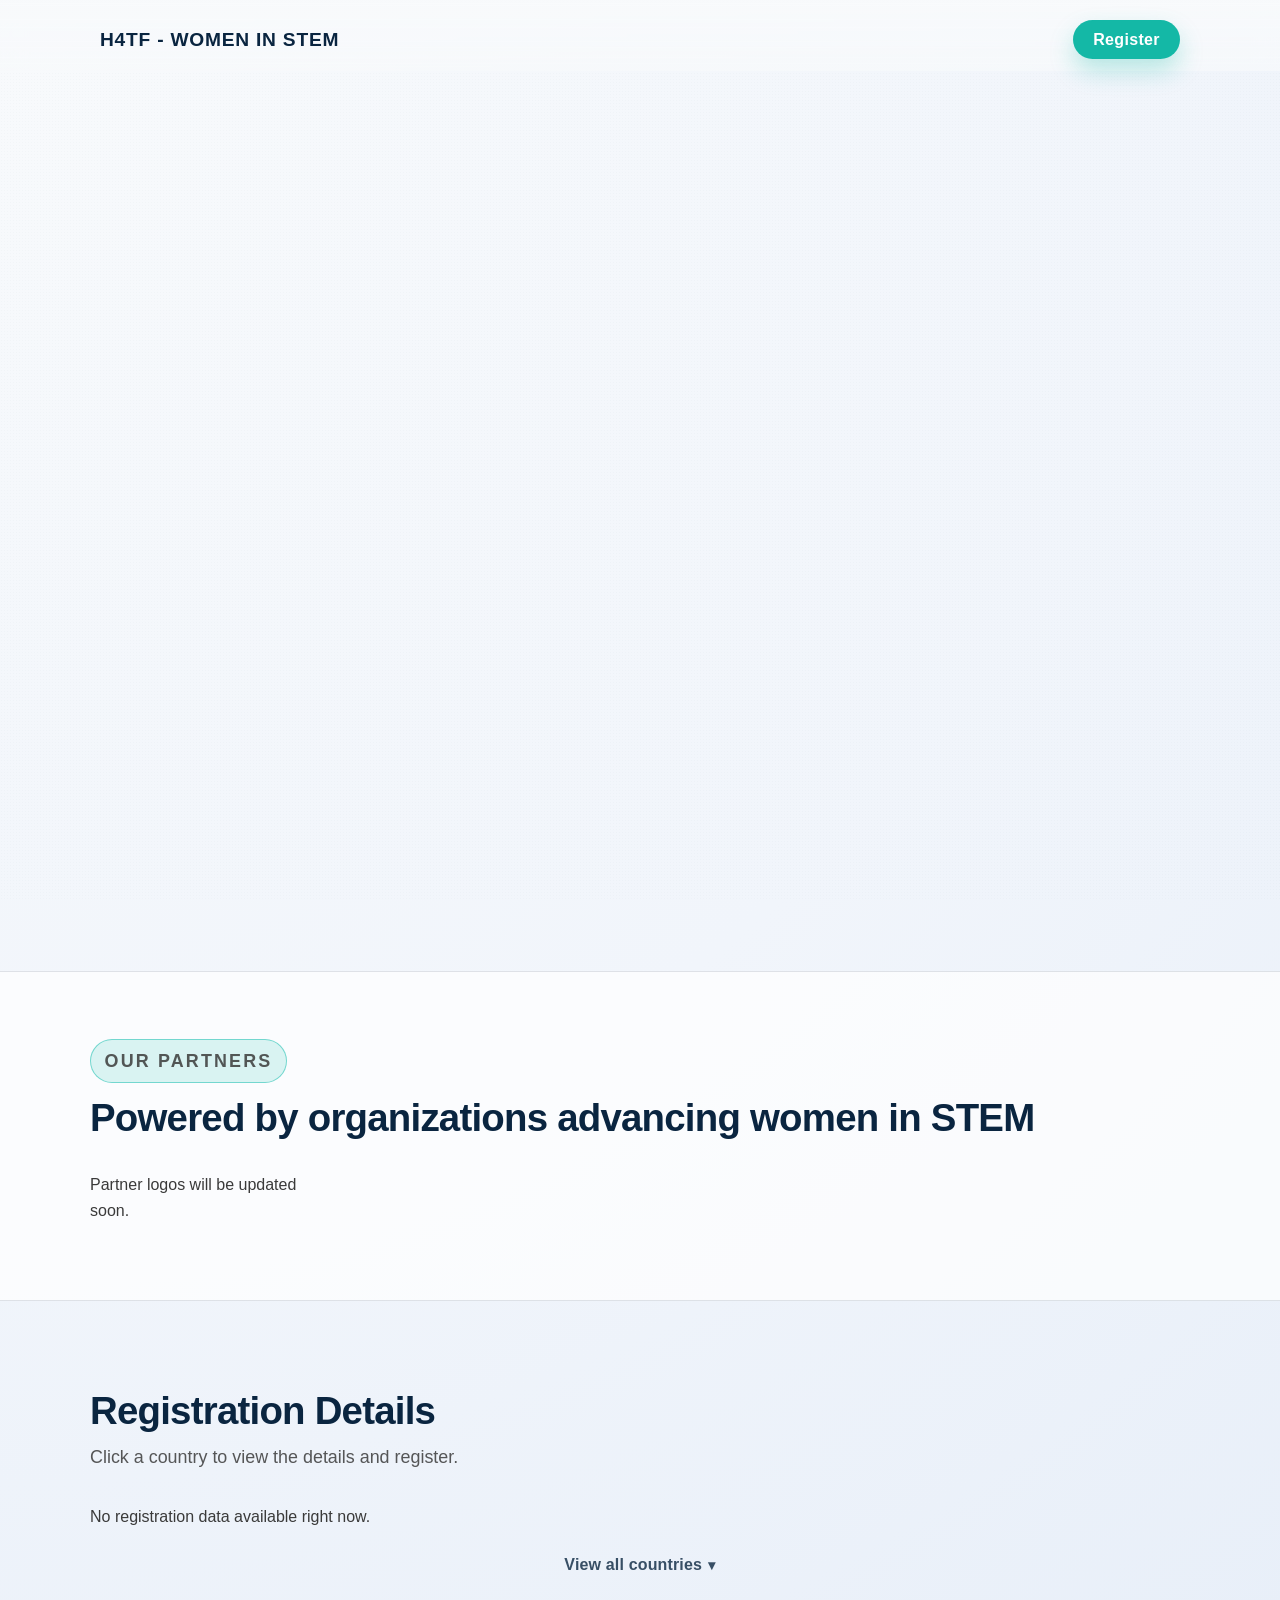
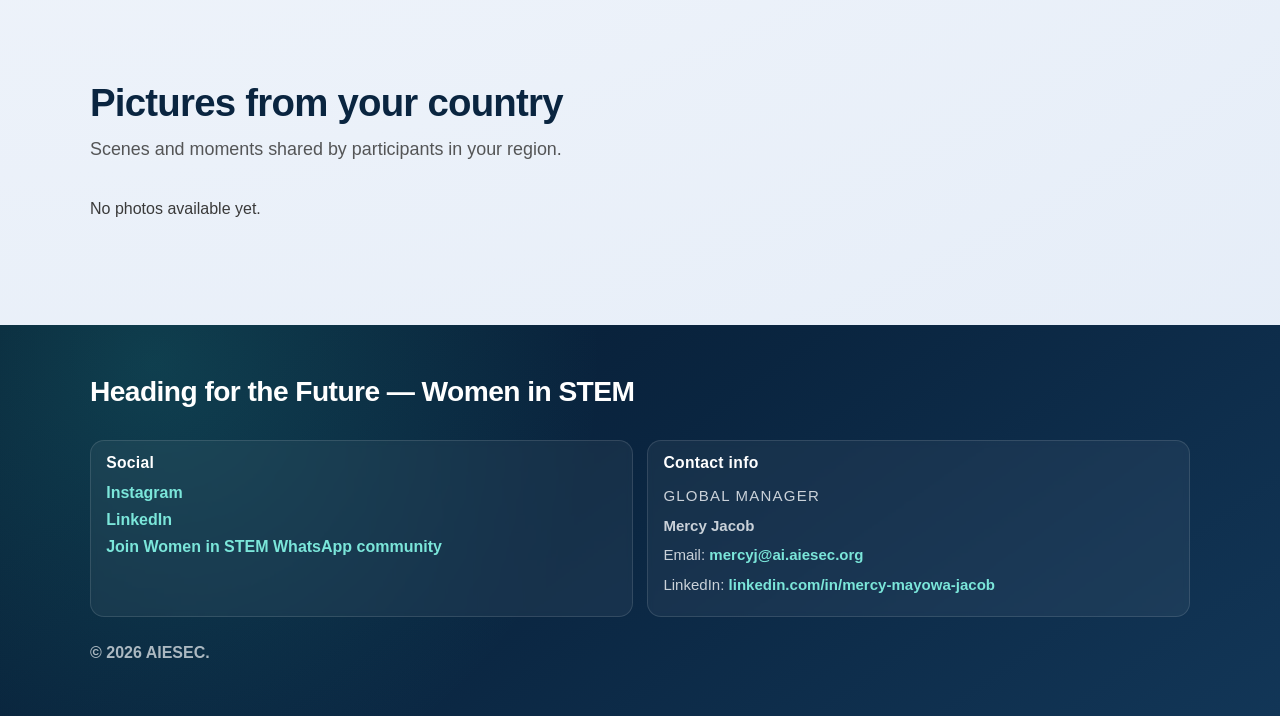
==== index.html @ b2b14249 "Centralize runtime config in .env and add gitignore safeguards" ====
<!DOCTYPE html>
<html lang="en">
  <head>
    <meta charset="UTF-8" />
    <meta name="viewport" content="width=device-width, initial-scale=1.0" />
    <title>H4TF - WIS</title>
    <link rel="stylesheet" href="styles.css" />
  </head>
  <body>
    <div class="grain"></div>
    <nav class="site-nav" aria-label="Primary">
      <div class="nav-inner">
        <span class="nav-title">H4TF - Women in Stem</span>
        <a class="cta-button" data-register-link href="https://docs.google.com/forms/d/e/1FAIpQLSectYAdjAU05va9eshykh6h8LgGKeG7d-Hm190bpSbz3l7EJQ/viewform" target="_blank" rel="noopener">Register</a>
      </div>
    </nav>
    <main class="hero-stage">
      <div class="hero-visual" id="hero-visual">
        <picture>
          <source id="hero-source" media="(max-width: 720px)" srcset="" />
          <img id="hero-image" src="" alt="Hero" loading="lazy" />
        </picture>
        <div class="hero-overlay">
          <div class="hero-content">
            <p class="hero-eyebrow">AIESEC - H4TF</p>
            <h1>Empowering Women to Lead the Future of STEM</h1>
            <p class="hero-subhead">
              A global initiative by AIESEC connecting women in STEM with opportunities for
              learning, mentorship, and career growth.
            </p>
          </div>
        </div>
      </div>
    </main>

    <section class="partners-section" id="partners-section" aria-labelledby="partners-title">
      <div class="registration-header partners-header">
        <p class="partners-eyebrow">Our Partners</p>
        <h2 id="partners-title">Powered by organizations advancing women in STEM</h2>
      </div>
      <div class="partners-grid" id="partners-grid"></div>
    </section>

    <section class="registration-section" aria-labelledby="registration-title">
      <div class="registration-header">
        <h2 id="registration-title">Registration Details</h2>
        <p>Click a country to view the details and register.</p>
      </div>
      <div class="registration-grid" id="country-grid-primary"></div>
      <details class="registration-more" id="country-more">
        <summary>View all countries</summary>
        <div class="registration-grid" id="country-grid-all"></div>
      </details>
    </section>

    <section class="country-pics-section" aria-labelledby="country-pics-title">
      <div class="registration-header">
        <h2 id="country-pics-title">Pictures from your country</h2>
        <p>Scenes and moments shared by participants in your region.</p>
      </div>
      <div class="country-pics-grid" id="country-pics-grid"></div>
    </section>

    <section class="testimonials-section" id="testimonials-section" aria-labelledby="testimonials-title">
      <div class="registration-header">
        <h2 id="testimonials-title">Impact Stories</h2>
        <p>Snapshots of the voices and places shaping the movement.</p>
      </div>
      <div class="testimonial-carousel" aria-label="Testimonials carousel">
        <div class="testimonial-track" id="testimonial-track"></div>
        <button class="carousel-arrow carousel-arrow-prev" type="button" data-carousel-prev aria-label="Previous">
          ‹
        </button>
        <button class="carousel-arrow carousel-arrow-next" type="button" data-carousel-next aria-label="Next">
          ›
        </button>
      </div>
      <div class="carousel-dots" id="testimonial-dots" role="tablist" aria-label="Testimonial pages"></div>
    </section>

    <footer class="site-footer" aria-labelledby="footer-title">
      <div class="footer-inner">
        <div class="footer-brand">
          <h2 id="footer-title">Heading for the Future — Women in STEM</h2>
        </div>
        <div class="footer-grid">
          <div class="footer-column">
            <h3>Social</h3>
            <ul class="footer-links">
              <li><a href="https://www.instagram.com" target="_blank" rel="noopener">Instagram</a></li>
              <li><a href="https://www.linkedin.com" target="_blank" rel="noopener">LinkedIn</a></li>
              <li>
                <a href="https://chat.whatsapp.com/Im6q5WJyey792EPf4Avzl5?mode=hqrt3" target="_blank" rel="noopener">
                  Join Women in STEM WhatsApp community
                </a>
              </li>
            </ul>
          </div>
          <div class="footer-column">
            <h3>Contact info</h3>
            <div class="footer-contact">
              <p class="footer-role">Global manager</p>
              <p class="footer-name">Mercy Jacob</p>
              <p>
                Email:
                <a href="mailto:mercyj@ai.aiesec.org">mercyj@ai.aiesec.org</a>
              </p>
              <p>
                LinkedIn:
                <a href="https://linkedin.com/in/mercy-mayowa-jacob" target="_blank" rel="noopener">
                  linkedin.com/in/mercy-mayowa-jacob
                </a>
              </p>
            </div>
          </div>
        </div>
        <div class="footer-brand">
          <p class="footer-meta">© 2026 AIESEC.</p>
        </div>
      </div>
    </footer>

    <div class="venue-modal" id="venue-modal" role="dialog" aria-modal="true" aria-hidden="true">
      <div class="venue-backdrop" data-close-modal></div>
      <div class="venue-panel" role="document">
        <div class="venue-header">
          <div class="venue-title-row">
            <h3 id="venue-title">Country</h3>
            <div class="venue-actions">
              <a class="cta-button" data-register-link href="https://docs.google.com/forms/d/e/1FAIpQLSectYAdjAU05va9eshykh6h8LgGKeG7d-Hm190bpSbz3l7EJQ/viewform" target="_blank" rel="noopener">Register</a>
              <button class="venue-close" type="button" data-close-modal aria-label="Close">
                Close
              </button>
            </div>
          </div>
        </div>
        <ul class="venue-list" id="venue-list"></ul>
      </div>
    </div>

    <script src="app-config.js"></script>
    <script src="app.js"></script>
  </body>
</html>
---- styles.css ----
:root {
  color-scheme: light;
  --bg-deep: #0a2540;
  --bg-soft: #f8fafc;
  --ink: #3a3a3a;
  --accent: #14b8a6;
  --accent-2: #2ec4b6;
  --card: #f8fafc;
  --shadow: rgba(10, 37, 64, 0.14);
  --radius: 22px;
  --transition: 0.25s ease;
}

* {
  box-sizing: border-box;
}

body {
  margin: 0;
  font-family: "Avenir Next", "Segoe UI", "Helvetica Neue", sans-serif;
  color: var(--ink);
  background: radial-gradient(circle at top left, #f8fafc 0%, #f1f5fb 45%, #e2ebf7 100%);
  min-height: 100vh;
  position: relative;
  overflow-x: hidden;
}

.site-nav {
  position: sticky;
  top: 0;
  z-index: 10;
  padding: 1.25rem 6vw 0.75rem;
  background: linear-gradient(180deg, rgba(248, 250, 252, 0.98) 0%, rgba(248, 250, 252, 0.7) 100%);
  backdrop-filter: blur(12px);
}

.nav-inner {
  width: min(1080px, 92vw);
  margin: 0 auto;
  display: flex;
  align-items: center;
  justify-content: space-between;
  gap: 1rem;
}

.nav-title {
  font-size: clamp(1rem, 2vw, 1.2rem);
  font-weight: 700;
  letter-spacing: 0.04em;
  text-transform: uppercase;
  color: var(--bg-deep);
}

.cta-button {
  display: inline-flex;
  align-items: center;
  justify-content: center;
  padding: 0.6rem 1.2rem;
  border-radius: 999px;
  background: var(--accent);
  color: #ffffff;
  text-decoration: none;
  font-weight: 700;
  letter-spacing: 0.02em;
  border: 1px solid rgba(20, 184, 166, 0.65);
  box-shadow: 0 12px 24px rgba(20, 184, 166, 0.28);
  transition: transform var(--transition), box-shadow var(--transition), background var(--transition);
}

.cta-button:hover {
  transform: translateY(-1px);
  background: #0f9f8f;
  box-shadow: 0 16px 30px rgba(20, 184, 166, 0.34);
}

h1,
h2,
h3 {
  font-family: "Avenir Next", "Segoe UI", "Helvetica Neue", sans-serif;
  letter-spacing: -0.02em;
  margin: 0 0 0.5rem;
  color: var(--bg-deep);
}

p {
  margin: 0;
  line-height: 1.6;
}

.grain {
  position: fixed;
  inset: 0;
  background-image: radial-gradient(rgba(10, 37, 64, 0.08) 1px, transparent 1px);
  background-size: 3px 3px;
  opacity: 0.25;
  pointer-events: none;
}

.hero-stage {
  min-height: 100vh;
  display: flex;
  align-items: stretch;
  justify-content: center;
  padding: 0;
}

.hero-visual {
  border-radius: 0;
  background: #eef4fb;
  box-shadow: none;
  overflow: hidden;
  width: 100vw;
  min-height: clamp(360px, 52vh, 560px);
  border: none;
  position: relative;
}

.hero-visual picture,
.hero-visual img {
  display: block;
  width: 100%;
  height: 100%;
}

.hero-visual picture {
  position: absolute;
  inset: 0;
  z-index: 1;
}

.hero-visual img {
  position: absolute;
  inset: 0;
  z-index: 1;
}

.hero-visual img {
  object-fit: cover;
  object-position: center 35%;
}

.hero-overlay {
  position: absolute;
  inset: 0;
  z-index: 3;
  display: block;
  padding: clamp(1.75rem, 5vw, 4rem);
  padding-top: clamp(4.5rem, 9vh, 6.5rem);
  padding-bottom: clamp(2rem, 6vh, 4rem);
  color: #f8fafc;
}

.hero-overlay::before {
  content: "";
  position: absolute;
  inset: 0;
  z-index: 0;
  background: linear-gradient(160deg, rgba(10, 37, 64, 0.55) 0%, rgba(10, 37, 64, 0.8) 70%, rgba(10, 37, 64, 0.92) 100%);
}

.hero-overlay > * {
  position: relative;
  z-index: 1;
}

.hero-content {
  position: absolute;
  left: clamp(1.75rem, 6vw, 5rem);
  bottom: clamp(2rem, 8vh, 5rem);
  display: flex;
  flex-direction: column;
  gap: 0.9rem;
  max-width: min(620px, 80vw);
}

.hero-overlay h1 {
  color: #f8fafc;
  font-size: clamp(2.6rem, 6vw, 4.8rem);
  line-height: 1.05;
  max-width: 26ch;
}

.hero-eyebrow {
  text-transform: uppercase;
  letter-spacing: 0.22em;
  font-size: 0.8rem;
  color: rgba(248, 250, 252, 0.95);
}

.hero-subhead {
  max-width: 48ch;
  color: rgba(248, 250, 252, 0.9);
  font-size: clamp(1.15rem, 2.4vw, 1.85rem);
}

.hero-eyebrow {
  display: inline-flex;
  align-items: center;
  align-self: flex-start;
  width: fit-content;
  padding: 0.45rem 0.9rem;
  border-radius: 999px;
  border: 1px solid rgba(46, 196, 182, 0.65);
  background: rgba(46, 196, 182, 0.18);
}

.registration-section {
  padding: clamp(3rem, 8vw, 5.5rem) 6vw clamp(4rem, 10vw, 6.5rem);
}

.partners-section {
  padding: clamp(2.8rem, 7vw, 4.2rem) 6vw clamp(3rem, 8vw, 4.8rem);
  background: rgba(255, 255, 255, 0.72);
  border-top: 1px solid rgba(10, 37, 64, 0.12);
  border-bottom: 1px solid rgba(10, 37, 64, 0.12);
}

.partners-header {
  margin-bottom: 1.35rem;
}

.partners-eyebrow {
  display: inline-flex;
  align-items: center;
  padding: 0.4rem 0.85rem;
  border-radius: 999px;
  border: 1px solid rgba(46, 196, 182, 0.6);
  background: rgba(46, 196, 182, 0.16);
  color: rgba(10, 37, 64, 0.86);
  font-size: 0.78rem;
  font-weight: 700;
  letter-spacing: 0.12em;
  text-transform: uppercase;
}

.partners-header h2 {
  margin-top: 0.85rem;
  color: var(--bg-deep);
  font-size: clamp(1.9rem, 3.5vw, 2.8rem);
}

.partners-grid {
  width: min(1100px, 92vw);
  margin: 0 auto;
  display: grid;
  grid-template-columns: repeat(5, minmax(0, 1fr));
  gap: 1rem;
}

.partner-card {
  background: #ffffff;
  border: 1px solid rgba(10, 37, 64, 0.1);
  border-radius: 14px;
  padding: 0.8rem;
  min-height: 120px;
  box-shadow: 0 10px 20px rgba(10, 37, 64, 0.08);
  display: flex;
  align-items: center;
  justify-content: center;
  justify-items: center;
  transition: transform var(--transition), box-shadow var(--transition), border-color var(--transition), filter var(--transition);
  filter: saturate(0.6);
}

.partner-card:hover {
  transform: translateY(-2px);
  border-color: rgba(20, 184, 166, 0.4);
  box-shadow: 0 14px 28px rgba(10, 37, 64, 0.12), 0 0 0 2px rgba(20, 184, 166, 0.16);
  filter: saturate(1);
}

.partner-logo {
  width: 100%;
  height: 74px;
  display: flex;
  align-items: center;
  justify-content: center;
}

.partner-logo img {
  width: 100%;
  height: 100%;
  object-fit: contain;
}

.registration-header {
  width: min(1100px, 92vw);
  margin: 0 auto 2rem;
}

.registration-header h2 {
  font-size: clamp(1.8rem, 3vw, 2.6rem);
  margin-bottom: 0.6rem;
}

.registration-header p {
  color: rgba(58, 58, 58, 0.85);
  font-size: clamp(1rem, 1.4vw, 1.2rem);
}

.registration-grid {
  width: min(1100px, 92vw);
  margin: 0 auto;
  display: grid;
  grid-template-columns: repeat(3, minmax(0, 1fr));
  gap: 1.5rem;
}

#country-grid-all {
  grid-template-columns: repeat(3, minmax(0, 1fr));
}

.registration-more {
  width: min(1100px, 92vw);
  margin: 1.5rem auto 0;
  padding: 0;
  display: grid;
  justify-items: stretch;
}

.registration-more[open] {
  padding: 0;
}

.registration-more summary {
  cursor: pointer;
  list-style: none;
  display: inline-flex;
  align-items: center;
  justify-content: center;
  gap: 0.4rem;
  padding: 0.25rem 0.2rem;
  border-radius: 8px;
  border: none;
  background: transparent;
  color: rgba(10, 37, 64, 0.8);
  font-weight: 600;
  letter-spacing: 0.01em;
  line-height: 1;
  transition: color var(--transition), transform var(--transition);
}

.registration-more summary::after {
  content: "\25BE";
  font-size: 0.9rem;
  transition: transform var(--transition);
}

.registration-more summary:hover {
  color: var(--accent);
  transform: translateY(-1px);
}

.registration-more summary::-webkit-details-marker {
  display: none;
}

.registration-more[open] summary {
  color: var(--accent);
}

.registration-more[open] summary::after {
  transform: rotate(180deg);
}

.registration-more .registration-grid {
  width: 100%;
  max-width: none;
  margin: 1rem 0 0;
}

#country-grid-all {
  width: 100%;
  max-width: none;
}

.registration-card {
  background: var(--card);
  border-radius: 18px;
  padding: 1.5rem;
  border: 1px solid rgba(10, 37, 64, 0.12);
  box-shadow: 0 14px 28px rgba(10, 37, 64, 0.08);
  cursor: pointer;
  outline: 0 solid rgba(20, 184, 166, 0);
  outline-offset: 4px;
  transition: transform var(--transition), box-shadow var(--transition), border-color var(--transition), outline-color var(--transition);
}

.registration-card-header {
  display: flex;
  align-items: center;
  justify-content: space-between;
  gap: 0.75rem;
  margin-bottom: 0.45rem;
  flex-wrap: wrap;
}

.registration-card-header .cta-button {
  padding: 0.35rem 0.85rem;
  font-size: 0.85rem;
  box-shadow: none;
}

.registration-card:hover {
  transform: translateY(-4px);
  border-color: rgba(20, 184, 166, 0.45);
  outline-color: rgba(20, 184, 166, 0.35);
  box-shadow: 0 20px 40px rgba(10, 37, 64, 0.18), 0 0 0 2px rgba(20, 184, 166, 0.25);
}

.registration-card h3 {
  font-size: 1.2rem;
  margin-bottom: 0.45rem;
  color: var(--bg-deep);
}

.registration-card p {
  color: rgba(58, 58, 58, 0.8);
}

.country-pics-section {
  padding: 0 6vw clamp(4rem, 10vw, 6.5rem);
}

.country-pics-grid {
  width: min(1100px, 92vw);
  margin: 0 auto;
  display: grid;
  grid-template-columns: repeat(3, minmax(0, 1fr));
  gap: 1.5rem;
}

.country-pic-card {
  border-radius: 18px;
  overflow: hidden;
  border: 1px solid rgba(10, 37, 64, 0.12);
  box-shadow: 0 14px 28px rgba(10, 37, 64, 0.08);
  background: var(--card);
  transition: transform var(--transition), box-shadow var(--transition), border-color var(--transition);
}

.country-pic-card:hover {
  transform: translateY(-4px);
  border-color: rgba(20, 184, 166, 0.45);
  box-shadow: 0 18px 36px rgba(10, 37, 64, 0.12), 0 0 0 2px rgba(20, 184, 166, 0.2);
}

.country-pic-card img {
  display: block;
  width: 100%;
  height: 100%;
  object-fit: cover;
  aspect-ratio: 4 / 3;
}

.testimonials-section {
  padding: 0 6vw clamp(4rem, 10vw, 6.5rem);
}

.site-footer {
  padding: clamp(2.2rem, 5vw, 3.2rem) 6vw;
  background: linear-gradient(145deg, #071b31 0%, #0a2540 45%, #123657 100%);
  color: #f8fafc;
  position: relative;
  overflow: hidden;
}

.site-footer::before {
  content: "";
  position: absolute;
  inset: 0;
  background: radial-gradient(circle at 12% 10%, rgba(46, 196, 182, 0.2) 0%, rgba(46, 196, 182, 0) 38%);
  pointer-events: none;
}

.footer-inner {
  width: min(1100px, 92vw);
  margin: 0 auto;
  display: grid;
  gap: 1.4rem;
  position: relative;
  z-index: 1;
}

.footer-brand h2 {
  font-size: clamp(1.4rem, 2.2vw, 1.95rem);
  margin-bottom: 0.55rem;
  color: #ffffff;
  max-width: none;
  white-space: nowrap;
}

.footer-meta {
  font-weight: 600;
  color: rgba(248, 250, 252, 0.68);
}

.footer-grid {
  display: grid;
  grid-template-columns: repeat(2, minmax(0, 1fr));
  gap: 0.9rem;
}

.footer-column {
  min-width: 0;
  padding: 0.85rem 0.95rem;
  border-radius: 14px;
  border: 1px solid rgba(248, 250, 252, 0.12);
  background: rgba(248, 250, 252, 0.05);
  backdrop-filter: blur(3px);
}

.footer-column h3 {
  margin: 0 0 0.75rem;
  font-size: 0.98rem;
  color: #ffffff;
  letter-spacing: 0.02em;
}

.footer-links {
  list-style: none;
  margin: 0;
  padding: 0;
  display: grid;
  gap: 0.55rem;
}

.footer-links a,
.footer-contact a {
  color: #7be6da;
  text-decoration: none;
  font-weight: 600;
  overflow-wrap: anywhere;
  word-break: break-word;
  transition: color var(--transition), text-shadow var(--transition), opacity var(--transition);
}

.footer-links a:hover,
.footer-contact a:hover {
  color: #c1fff8;
  text-shadow: 0 0 12px rgba(20, 184, 166, 0.4);
}

.footer-contact p {
  margin: 0 0 0.35rem;
  color: rgba(248, 250, 252, 0.8);
  font-size: 0.94rem;
}

.footer-role {
  font-size: 0.84rem;
  text-transform: uppercase;
  letter-spacing: 0.08em;
  color: rgba(248, 250, 252, 0.6);
}

.footer-name {
  font-size: 1rem;
  font-weight: 700;
  color: #ffffff;
}

.footer-note {
  margin-top: 0.75rem;
  color: rgba(248, 250, 252, 0.7);
}

.testimonial-carousel {
  width: min(1100px, 92vw);
  margin: 0 auto;
  position: relative;
  isolation: isolate;
  padding: 0 2.75rem;
}

.testimonial-track {
  display: grid;
  position: relative;
  z-index: 1;
  grid-auto-flow: column;
  grid-auto-columns: calc((100% - 1.5rem) / 2);
  gap: 1.5rem;
  overflow-x: auto;
  scroll-behavior: smooth;
  scroll-snap-type: x mandatory;
  scrollbar-width: none;
}

.testimonial-track::-webkit-scrollbar {
  display: none;
}

.testimonial-card {
  border-radius: 20px;
  overflow: hidden;
  background: var(--card);
  border: 1px solid rgba(10, 37, 64, 0.12);
  box-shadow: 0 16px 36px rgba(10, 37, 64, 0.12);
  display: grid;
  grid-template-rows: auto 1fr;
  scroll-snap-align: start;
  transition: transform var(--transition), box-shadow var(--transition), border-color var(--transition);
}

.testimonial-card:hover {
  transform: translateY(-4px);
  border-color: rgba(20, 184, 166, 0.45);
  box-shadow: 0 18px 40px rgba(10, 37, 64, 0.14), 0 0 0 2px rgba(20, 184, 166, 0.2);
}

.testimonial-media {
  width: 100%;
  aspect-ratio: 16 / 9;
  background: rgba(10, 37, 64, 0.08);
  display: block;
  object-fit: cover;
  border: none;
  position: relative;
  z-index: 1;
}

.testimonial-copy {
  padding: 1.5rem;
  display: grid;
  gap: 0.5rem;
}

.testimonial-copy h3 {
  margin: 0;
  font-size: 1.3rem;
  color: var(--bg-deep);
}

.testimonial-copy p {
  color: rgba(58, 58, 58, 0.82);
}

.carousel-arrow {
  position: absolute;
  top: 50%;
  transform: translateY(-50%);
  z-index: 5;
  pointer-events: auto;
  touch-action: manipulation;
  width: 48px;
  height: 48px;
  border-radius: 999px;
  border: 1px solid rgba(10, 37, 64, 0.15);
  background: rgba(248, 250, 252, 0.95);
  backdrop-filter: blur(8px);
  color: var(--bg-deep);
  font-size: 2rem;
  font-weight: 300;
  line-height: 1;
  cursor: pointer;
  display: flex;
  align-items: center;
  justify-content: center;
  box-shadow: 0 8px 20px rgba(10, 37, 64, 0.15);
  transition: transform var(--transition), box-shadow var(--transition), background var(--transition);
}

.carousel-arrow:hover {
  background: #ffffff;
  box-shadow: 0 12px 28px rgba(10, 37, 64, 0.2);
  transform: translateY(-50%) scale(1.05);
}

.carousel-arrow-prev {
  left: 0.5rem;
}

.carousel-arrow-next {
  right: 0.5rem;
}

.carousel-dots {
  width: min(1100px, 92vw);
  margin: 1rem auto 0;
  display: flex;
  align-items: center;
  justify-content: center;
  gap: 0.5rem;
}

.carousel-dot {
  width: 10px;
  height: 10px;
  border-radius: 999px;
  background: rgba(10, 37, 64, 0.2);
  border: none;
  cursor: pointer;
  padding: 0;
}

.carousel-dot.is-active {
  background: var(--accent);
}

.venue-modal {
  position: fixed;
  inset: 0;
  display: none;
  align-items: center;
  justify-content: center;
  padding: 2rem 6vw;
  z-index: 20;
}

.venue-modal.is-open {
  display: flex;
}

.venue-backdrop {
  position: absolute;
  inset: 0;
  background: rgba(10, 37, 64, 0.55);
  backdrop-filter: blur(4px);
}

.venue-panel {
  position: relative;
  background: var(--card);
  border-radius: 20px;
  padding: 2rem;
  width: min(720px, 92vw);
  box-shadow: 0 24px 60px rgba(10, 37, 64, 0.25);
  border: 1px solid rgba(10, 37, 64, 0.12);
  z-index: 1;
}

.venue-close {
  border: 1px solid rgba(10, 37, 64, 0.2);
  background: #ffffff;
  border-radius: 999px;
  padding: 0.45rem 1rem;
  cursor: pointer;
  font-weight: 600;
  font-size: 0.9rem;
  min-height: 36px;
  color: var(--bg-deep);
}

.venue-header h3 {
  margin: 0 0 1.25rem;
  font-size: clamp(1.4rem, 2.5vw, 2rem);
  color: var(--bg-deep);
}

.venue-title-row {
  display: flex;
  align-items: center;
  justify-content: space-between;
  gap: 1rem;
}

.venue-title-row h3 {
  margin: 0;
}

.venue-actions {
  display: inline-flex;
  align-items: center;
  gap: 0.6rem;
}

.venue-actions .cta-button {
  padding: 0.45rem 1rem;
  font-size: 0.9rem;
  min-height: 36px;
  box-shadow: none;
}

@media (max-width: 720px) {
  .registration-card-header {
    flex-direction: column;
    align-items: flex-start;
  }

  .registration-card-header .cta-button {
    width: 100%;
    justify-content: center;
  }

  .venue-header {
    margin-bottom: 0.75rem;
  }
}

.venue-list {
  list-style: none;
  padding: 0;
  margin: 0;
  display: grid;
  gap: 0.75rem;
}

.venue-item {
  padding: 0.85rem 1rem;
  border-radius: 14px;
  background: rgba(248, 250, 252, 0.9);
  border: 1px solid rgba(10, 37, 64, 0.08);
}

.venue-item strong {
  display: block;
  color: var(--bg-deep);
  margin-bottom: 0.25rem;
}

.venue-item span {
  color: rgba(58, 58, 58, 0.85);
}

.is-hidden {
  display: none;
}


@media (max-width: 720px) {
  .hero-visual {
    min-height: 50vh;
  }

  .registration-grid {
    grid-template-columns: 1fr;
  }

  .partners-grid {
    grid-template-columns: repeat(2, minmax(0, 1fr));
  }

  .partner-card {
    min-height: 106px;
    padding: 0.7rem;
  }

  .partner-logo {
    height: 64px;
  }

  #country-grid-all {
    grid-template-columns: repeat(2, minmax(0, 1fr));
  }

  .country-pics-grid {
    grid-template-columns: 1fr;
  }

  .venue-panel {
    padding: 1.5rem;
  }

  .country-pics-grid {
    grid-template-columns: 1fr;
  }

  .carousel-arrow {
    width: 44px;
    height: 44px;
    font-size: 1.5rem;
    border-width: 1.5px;
  }

  .carousel-arrow-prev {
    left: 0.4rem;
  }

  .carousel-arrow-next {
    right: 0.4rem;
  }

  .testimonial-carousel {
    padding: 0 2.5rem;
  }

  .footer-grid {
    grid-template-columns: 1fr;
    gap: 0.75rem;
    justify-items: center;
  }

  .footer-column {
    width: min(100%, 560px);
    text-align: center;
  }

  .footer-links {
    justify-items: center;
  }

  .footer-contact {
    display: grid;
    justify-items: center;
  }

  .site-footer {
    padding: 1.7rem 6vw;
  }

  .footer-inner {
    gap: 1rem;
  }

  .footer-brand h2 {
    max-width: none;
    font-size: 1.35rem;
    white-space: normal;
  }

  .testimonial-track {
    grid-auto-columns: 100%;
  }
}

@media (min-width: 900px) {
  .hero-overlay {
    padding-top: clamp(4.5rem, 9vh, 6.5rem);
    padding-bottom: clamp(3.5rem, 12vh, 7rem);
  }
}

@media (max-width: 1024px) {
  .partners-grid {
    grid-template-columns: repeat(3, minmax(0, 1fr));
  }

  .registration-grid {
    grid-template-columns: repeat(2, minmax(0, 1fr));
  }

  .country-pics-grid {
    grid-template-columns: repeat(2, minmax(0, 1fr));
  }

  .testimonial-track {
    grid-auto-columns: 100%;
  }
}

@media (max-width: 480px) {
  .partners-grid {
    grid-template-columns: repeat(2, minmax(0, 1fr));
  }
}
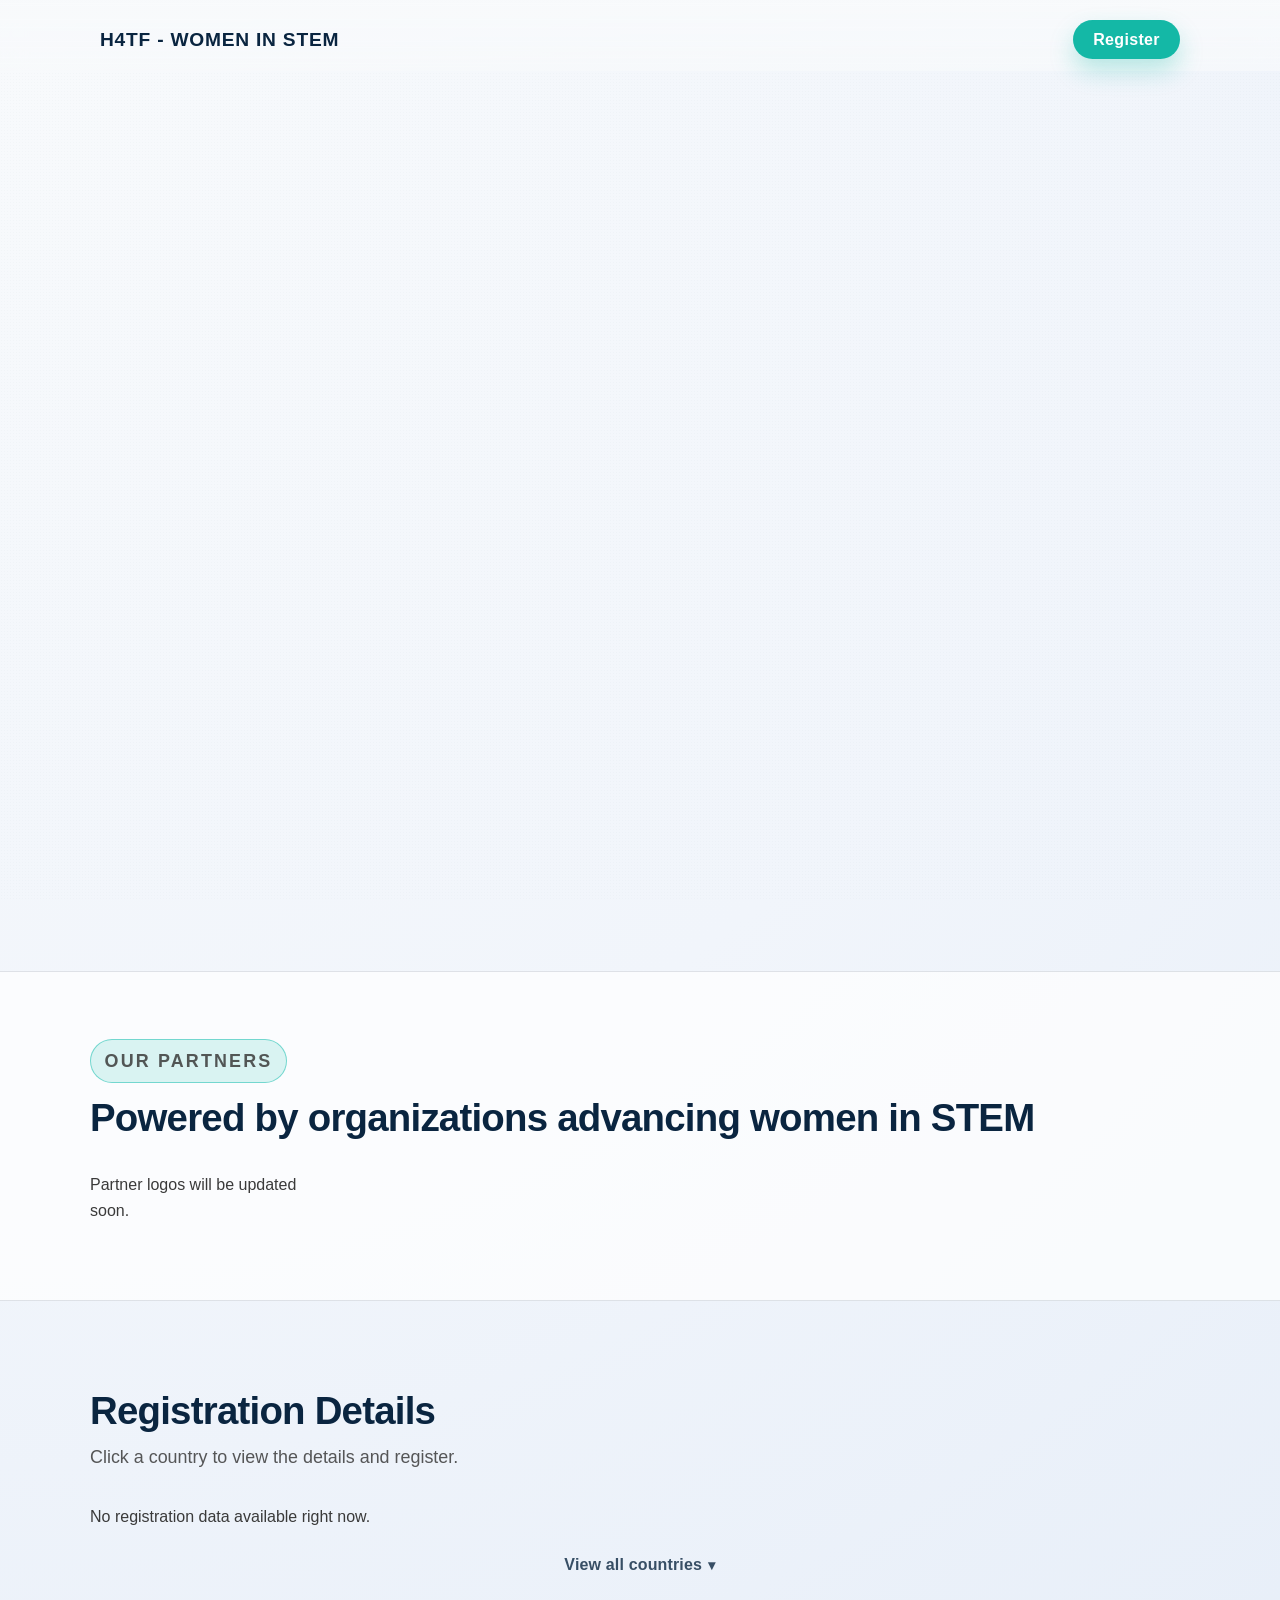
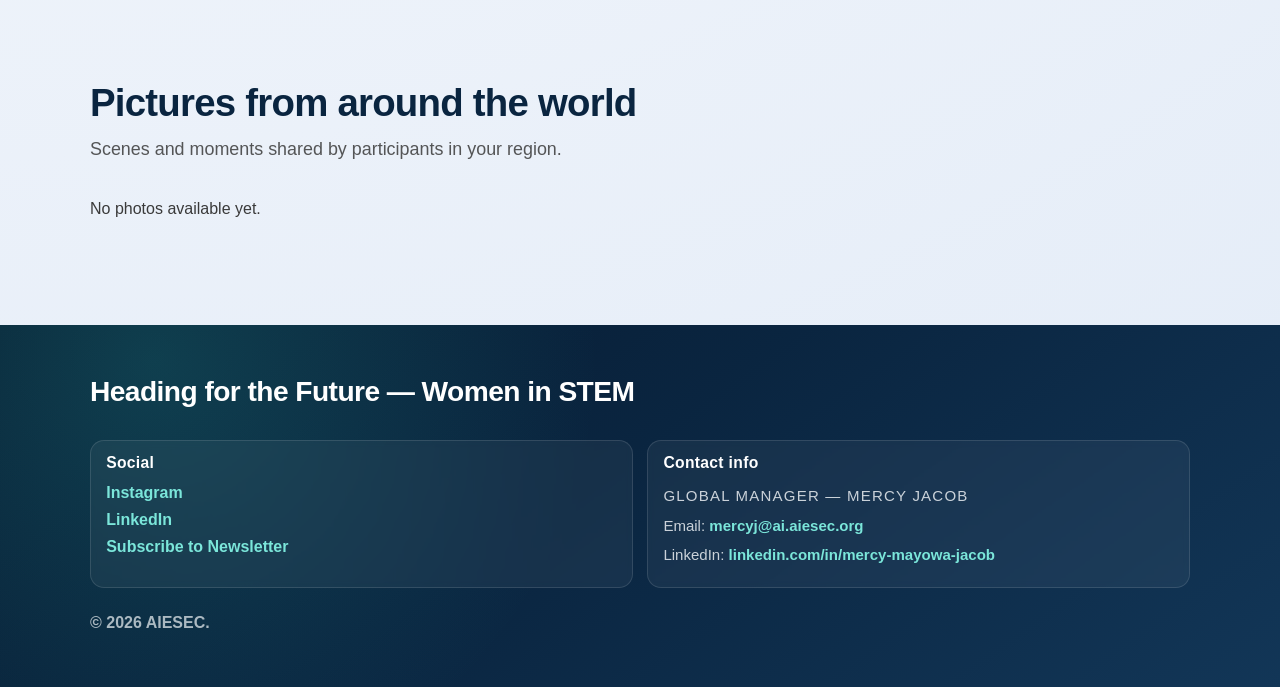
==== commit 40a68007: "Update newsletter UX and endpoint flow; use local hero images" ====
--- a/index.html
+++ b/index.html
@@ -4,7 +4,7 @@
     <meta charset="UTF-8" />
     <meta name="viewport" content="width=device-width, initial-scale=1.0" />
     <title>H4TF - WIS</title>
-    <link rel="stylesheet" href="styles.css" />
+    <link rel="stylesheet" href="styles.css?v=20260225-1" />
   </head>
   <body>
     <div class="grain"></div>
@@ -90,17 +90,16 @@
               <li><a href="https://www.instagram.com" target="_blank" rel="noopener">Instagram</a></li>
               <li><a href="https://www.linkedin.com" target="_blank" rel="noopener">LinkedIn</a></li>
               <li>
-                <a href="https://chat.whatsapp.com/Im6q5WJyey792EPf4Avzl5?mode=hqrt3" target="_blank" rel="noopener">
-                  Join Women in STEM WhatsApp community
-                </a>
+                <button class="footer-link-button" type="button" data-newsletter-subscribe>
+                  Subscribe to Newsletter
+                </button>
               </li>
             </ul>
           </div>
           <div class="footer-column">
             <h3>Contact info</h3>
             <div class="footer-contact">
-              <p class="footer-role">Global manager</p>
-              <p class="footer-name">Mercy Jacob</p>
+              <p class="footer-role">Global manager — Mercy Jacob</p>
               <p>
                 Email:
                 <a href="mailto:mercyj@ai.aiesec.org">mercyj@ai.aiesec.org</a>
@@ -138,7 +137,68 @@
       </div>
     </div>
 
+    <div class="newsletter-modal" id="newsletter-modal" role="dialog" aria-modal="true" aria-hidden="true" aria-labelledby="newsletter-title">
+      <div class="newsletter-backdrop" data-close-newsletter></div>
+      <div class="newsletter-panel" role="document">
+        <div class="newsletter-header">
+          <h3 id="newsletter-title">Subscribe to our newsletter</h3>
+          <p>Get updates on Women in STEM events, opportunities, and stories.</p>
+        </div>
+        <form class="newsletter-form" id="newsletter-form" novalidate>
+          <label class="newsletter-label" for="newsletter-first-name">First name</label>
+          <input
+            class="newsletter-input"
+            id="newsletter-first-name"
+            name="firstName"
+            type="text"
+            autocomplete="given-name"
+            placeholder="First name"
+            required
+          />
+          <label class="newsletter-label" for="newsletter-last-name">Last name</label>
+          <input
+            class="newsletter-input"
+            id="newsletter-last-name"
+            name="lastName"
+            type="text"
+            autocomplete="family-name"
+            placeholder="Last name"
+            required
+          />
+          <label class="newsletter-label" for="newsletter-country">Country</label>
+          <select class="newsletter-input" id="newsletter-country" name="country" required>
+            <option value="">Select country</option>
+            <option value="Lebanon">Lebanon</option>
+            <option value="Spain">Spain</option>
+          </select>
+          <label class="newsletter-label" for="newsletter-email">Email address</label>
+          <input
+            class="newsletter-input"
+            id="newsletter-email"
+            name="email"
+            type="email"
+            autocomplete="email"
+            placeholder="you@example.com"
+            required
+          />
+          <p class="newsletter-status" id="newsletter-status" aria-live="polite"></p>
+          <div class="newsletter-actions">
+            <button class="cta-button" id="newsletter-submit" type="submit">Subscribe</button>
+            <button class="venue-close" type="button" data-close-newsletter>Close</button>
+          </div>
+        </form>
+      </div>
+    </div>
+
+    <div class="newsletter-success" id="newsletter-success" role="status" aria-live="polite" aria-hidden="true">
+      <div class="newsletter-success-card">
+        <p class="newsletter-success-title">Subscribed successfully</p>
+        <p class="newsletter-success-copy">Thanks for joining the newsletter.</p>
+        <button class="cta-button" type="button" id="newsletter-success-close">Great</button>
+      </div>
+    </div>
+
     <script src="app-config.js"></script>
-    <script src="app.js"></script>
+    <script src="app.js?v=20260228-5"></script>
   </body>
 </html>
--- a/styles.css
+++ b/styles.css
@@ -526,8 +526,15 @@
 }
 
 .footer-links a,
+.footer-link-button,
 .footer-contact a {
   color: #7be6da;
+  font: inherit;
+  background: transparent;
+  border: 0;
+  padding: 0;
+  cursor: pointer;
+  text-align: left;
   text-decoration: none;
   font-weight: 600;
   overflow-wrap: anywhere;
@@ -536,6 +543,7 @@
 }
 
 .footer-links a:hover,
+.footer-link-button:hover,
 .footer-contact a:hover {
   color: #c1fff8;
   text-shadow: 0 0 12px rgba(20, 184, 166, 0.4);
@@ -771,6 +779,173 @@
   box-shadow: none;
 }
 
+.newsletter-modal {
+  position: fixed;
+  inset: 0;
+  display: none;
+  align-items: center;
+  justify-content: center;
+  padding: 1rem;
+  z-index: 30;
+}
+
+.newsletter-modal.is-open {
+  display: flex;
+}
+
+.newsletter-backdrop {
+  position: absolute;
+  inset: 0;
+  background: rgba(10, 37, 64, 0.55);
+  backdrop-filter: blur(4px);
+}
+
+.newsletter-panel {
+  position: relative;
+  z-index: 1;
+  width: min(560px, 92vw);
+  border-radius: 20px;
+  padding: clamp(1.25rem, 3.5vw, 2rem);
+  max-height: calc(100vh - 2rem);
+  overflow-y: auto;
+  background: linear-gradient(165deg, rgba(248, 250, 252, 0.98) 0%, rgba(235, 245, 255, 0.96) 100%);
+  border: 1px solid rgba(10, 37, 64, 0.14);
+  box-shadow: 0 24px 60px rgba(10, 37, 64, 0.25);
+}
+
+.newsletter-header {
+  margin-bottom: 1rem;
+}
+
+.newsletter-header h3 {
+  margin: 0 0 0.5rem;
+  font-size: clamp(1.35rem, 2.7vw, 1.9rem);
+  color: var(--bg-deep);
+}
+
+.newsletter-header p {
+  color: rgba(58, 58, 58, 0.85);
+}
+
+.newsletter-form {
+  display: grid;
+  gap: 0.75rem;
+}
+
+.newsletter-label {
+  font-weight: 600;
+  color: var(--bg-deep);
+}
+
+.newsletter-input {
+  width: 100%;
+  border: 1px solid rgba(10, 37, 64, 0.2);
+  border-radius: 12px;
+  padding: 0.8rem 0.9rem;
+  min-height: 44px;
+  line-height: 1.25;
+  font-size: 1rem;
+  font: inherit;
+  color: var(--ink);
+  background: rgba(255, 255, 255, 0.9);
+  transition: border-color var(--transition), box-shadow var(--transition);
+}
+
+select.newsletter-input {
+  -webkit-appearance: none;
+  appearance: none;
+  cursor: pointer;
+  padding-right: 2.4rem;
+  background-image:
+    linear-gradient(45deg, transparent 50%, rgba(10, 37, 64, 0.78) 50%),
+    linear-gradient(135deg, rgba(10, 37, 64, 0.78) 50%, transparent 50%);
+  background-position:
+    calc(100% - 1rem) calc(50% + 1px),
+    calc(100% - 0.7rem) calc(50% + 1px);
+  background-size: 7px 7px, 7px 7px;
+  background-repeat: no-repeat;
+}
+
+.newsletter-input:focus-visible {
+  outline: none;
+  border-color: rgba(20, 184, 166, 0.8);
+  box-shadow: 0 0 0 3px rgba(20, 184, 166, 0.18);
+}
+
+.newsletter-status {
+  min-height: 1.4rem;
+  font-size: 0.92rem;
+  color: rgba(58, 58, 58, 0.8);
+}
+
+.newsletter-status.is-success {
+  color: #0f766e;
+}
+
+.newsletter-status.is-error {
+  color: #b91c1c;
+}
+
+.newsletter-actions {
+  display: flex;
+  align-items: center;
+  justify-content: flex-end;
+  gap: 0.6rem;
+  margin-top: 0.1rem;
+}
+
+.newsletter-actions .cta-button {
+  box-shadow: none;
+  min-height: 36px;
+}
+
+.newsletter-actions .venue-close {
+  min-height: 36px;
+}
+
+.newsletter-success {
+  position: fixed;
+  inset: 0;
+  z-index: 40;
+  display: none;
+  align-items: center;
+  justify-content: center;
+  padding: 1rem;
+  background: rgba(10, 37, 64, 0.4);
+  backdrop-filter: blur(4px);
+}
+
+.newsletter-success.is-open {
+  display: flex;
+}
+
+.newsletter-success-card {
+  width: min(420px, 92vw);
+  border-radius: 18px;
+  padding: 1.25rem 1.15rem;
+  text-align: center;
+  background: linear-gradient(165deg, rgba(248, 250, 252, 0.99) 0%, rgba(235, 245, 255, 0.97) 100%);
+  border: 1px solid rgba(10, 37, 64, 0.14);
+  box-shadow: 0 20px 46px rgba(10, 37, 64, 0.25);
+}
+
+.newsletter-success-title {
+  margin: 0;
+  font-weight: 700;
+  font-size: 1.2rem;
+  color: var(--bg-deep);
+}
+
+.newsletter-success-copy {
+  margin: 0.45rem 0 1rem;
+  color: rgba(58, 58, 58, 0.82);
+}
+
+.newsletter-success-card .cta-button {
+  min-width: 120px;
+  box-shadow: none;
+}
+
 @media (max-width: 720px) {
   .registration-card-header {
     flex-direction: column;
@@ -784,6 +959,32 @@
 
   .venue-header {
     margin-bottom: 0.75rem;
+  }
+
+  .newsletter-actions {
+    flex-direction: column-reverse;
+    align-items: stretch;
+  }
+
+  .newsletter-actions .cta-button,
+  .newsletter-actions .venue-close {
+    width: 100%;
+    justify-content: center;
+  }
+
+  .newsletter-panel {
+    width: min(460px, 100%);
+    max-height: calc(100vh - 1.5rem);
+    padding: 1rem;
+  }
+
+  .newsletter-success-card {
+    width: min(360px, 100%);
+  }
+
+  select.newsletter-input {
+    min-height: 46px;
+    font-size: 16px;
   }
 }
 
@@ -880,6 +1081,16 @@
     justify-items: center;
   }
 
+  .footer-inner {
+    justify-items: center;
+    text-align: center;
+  }
+
+  .footer-brand,
+  .footer-meta {
+    text-align: center;
+  }
+
   .footer-column {
     width: min(100%, 560px);
     text-align: center;
@@ -892,6 +1103,12 @@
   .footer-contact {
     display: grid;
     justify-items: center;
+  }
+
+  .footer-links a,
+  .footer-link-button,
+  .footer-contact a {
+    text-align: center;
   }
 
   .site-footer {
@@ -942,4 +1159,13 @@
   .partners-grid {
     grid-template-columns: repeat(2, minmax(0, 1fr));
   }
-}
+
+  .newsletter-modal {
+    padding: 0.65rem;
+  }
+
+  .newsletter-panel {
+    border-radius: 16px;
+    padding: 0.9rem;
+  }
+}
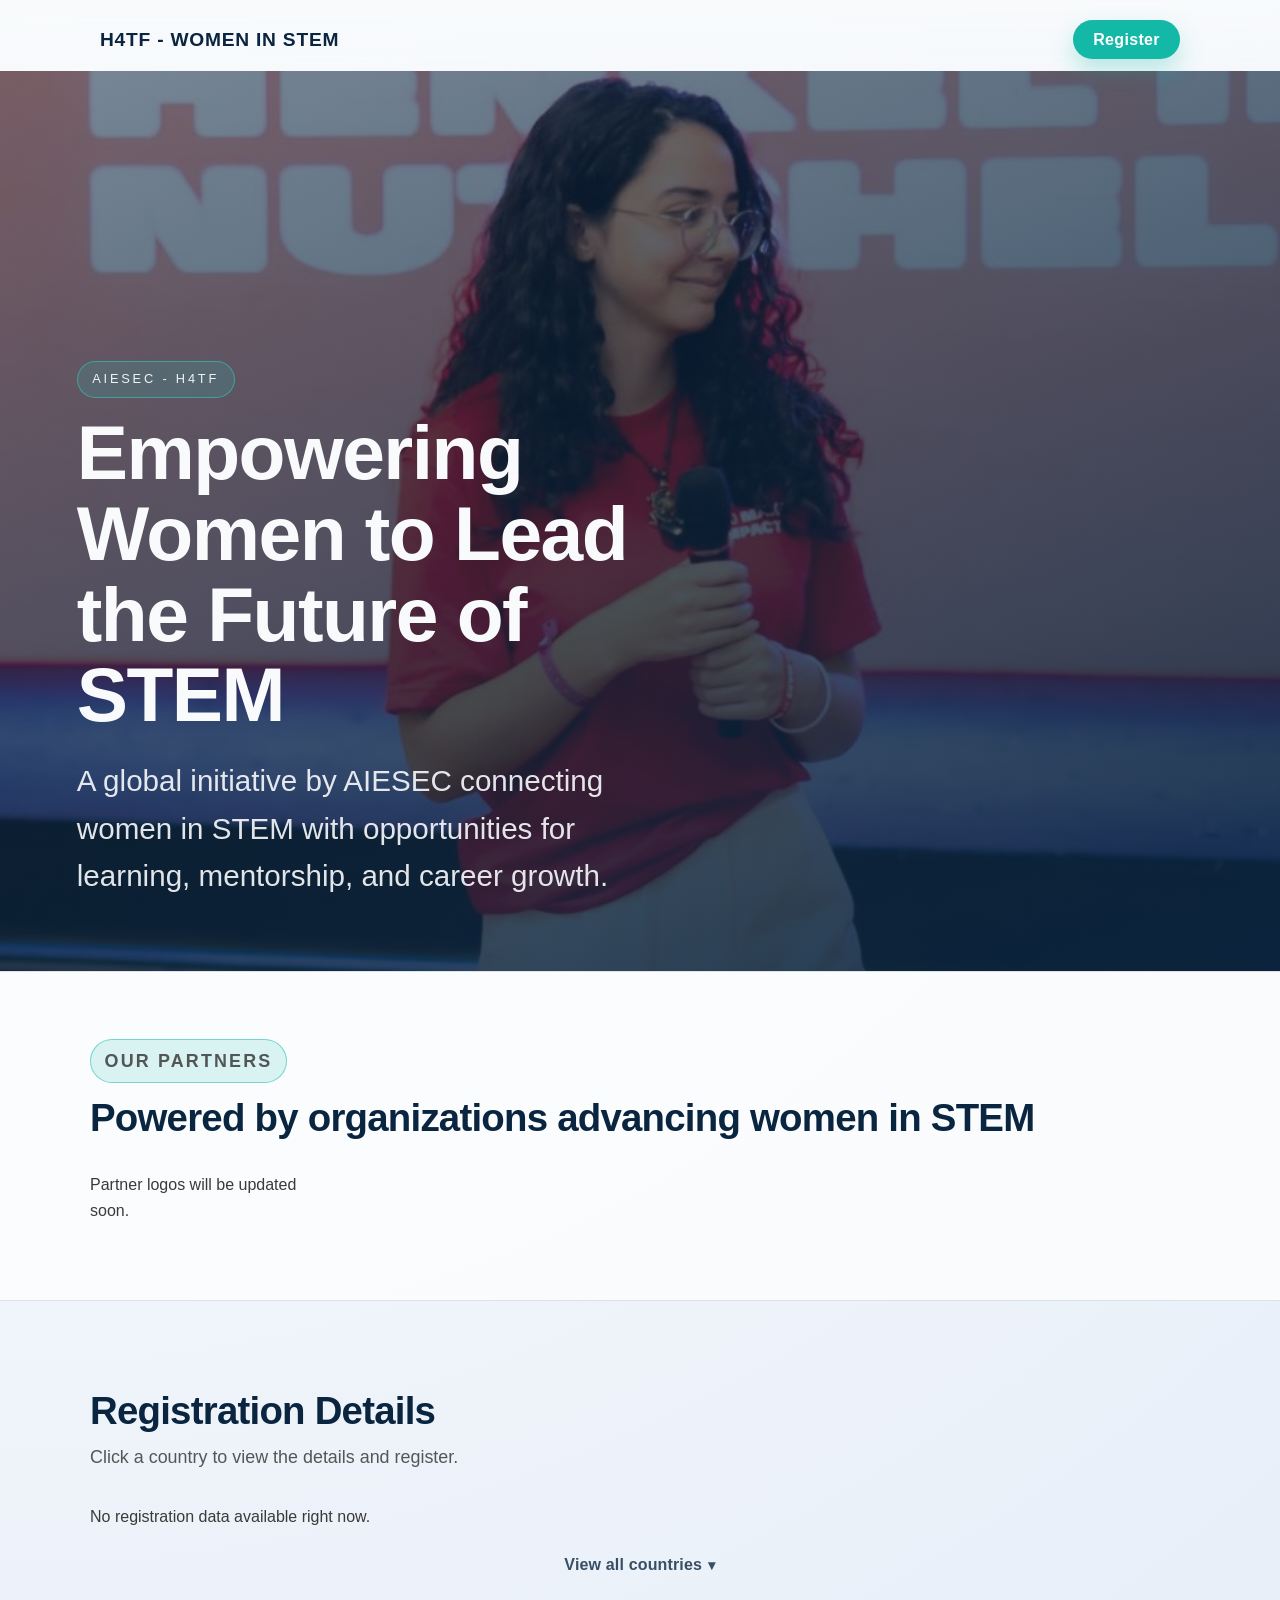
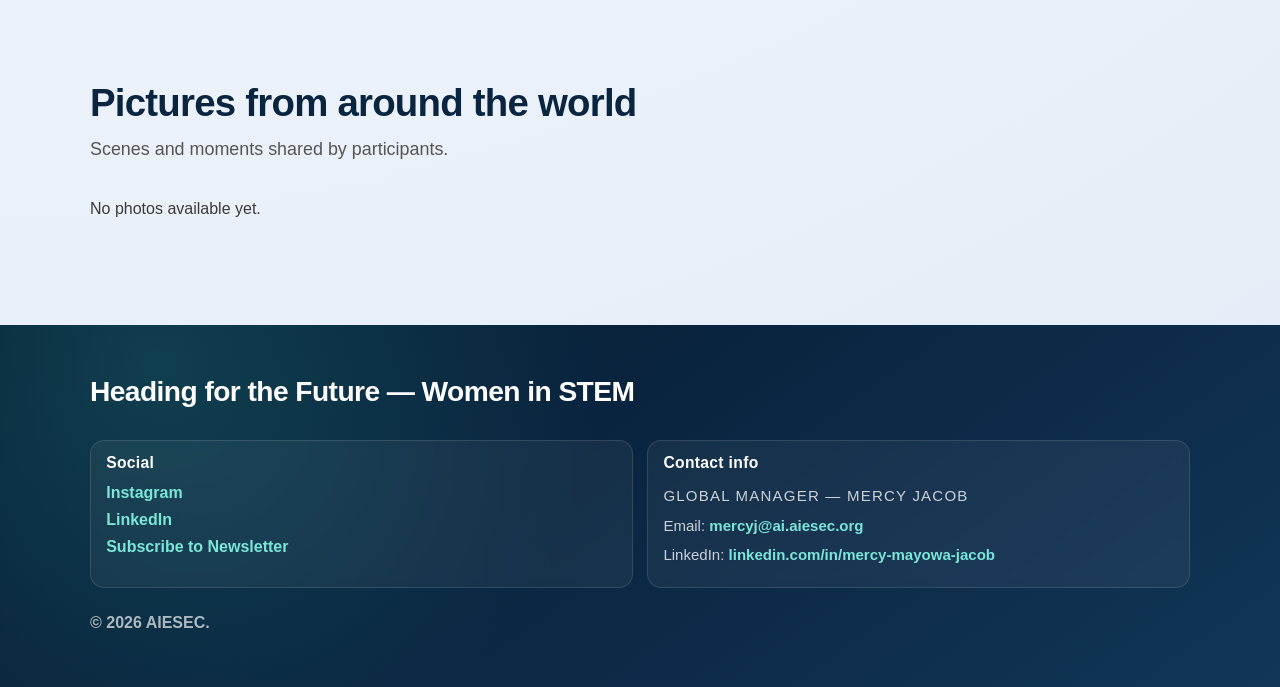
==== commit 21f381ea: "Adjust mobile spacing and testimonials styling" ====
--- a/index.html
+++ b/index.html
@@ -56,7 +56,7 @@
     <section class="country-pics-section" aria-labelledby="country-pics-title">
       <div class="registration-header">
         <h2 id="country-pics-title">Pictures from your country</h2>
-        <p>Scenes and moments shared by participants in your region.</p>
+        <p>Scenes and moments shared by participants.</p>
       </div>
       <div class="country-pics-grid" id="country-pics-grid"></div>
     </section>
--- a/styles.css
+++ b/styles.css
@@ -23,6 +23,24 @@
   min-height: 100vh;
   position: relative;
   overflow-x: hidden;
+}
+
+html,
+body {
+  -webkit-user-select: none;
+  -moz-user-select: none;
+  -ms-user-select: none;
+  user-select: none;
+}
+
+input,
+textarea,
+select,
+button {
+  -webkit-user-select: text;
+  -moz-user-select: text;
+  -ms-user-select: text;
+  user-select: text;
 }
 
 .site-nav {
@@ -585,6 +603,7 @@
   display: grid;
   position: relative;
   z-index: 1;
+  background: transparent;
   grid-auto-flow: column;
   grid-auto-columns: calc((100% - 1.5rem) / 2);
   gap: 1.5rem;
@@ -601,9 +620,9 @@
 .testimonial-card {
   border-radius: 20px;
   overflow: hidden;
-  background: var(--card);
+  background: #ffffff;
   border: 1px solid rgba(10, 37, 64, 0.12);
-  box-shadow: 0 16px 36px rgba(10, 37, 64, 0.12);
+  box-shadow: none;
   display: grid;
   grid-template-rows: auto 1fr;
   scroll-snap-align: start;
@@ -613,7 +632,7 @@
 .testimonial-card:hover {
   transform: translateY(-4px);
   border-color: rgba(20, 184, 166, 0.45);
-  box-shadow: 0 18px 40px rgba(10, 37, 64, 0.14), 0 0 0 2px rgba(20, 184, 166, 0.2);
+  box-shadow: none;
 }
 
 .testimonial-media {
@@ -1019,6 +1038,24 @@
 
 
 @media (max-width: 720px) {
+  .nav-inner,
+  .partners-grid,
+  .registration-header,
+  .registration-grid,
+  .registration-more,
+  .country-pics-grid,
+  .testimonial-carousel,
+  .carousel-dots {
+    width: 100%;
+    max-width: none;
+  }
+
+  .footer-inner,
+  .footer-column {
+    width: 100%;
+    max-width: none;
+  }
+
   .hero-visual {
     min-height: 50vh;
   }
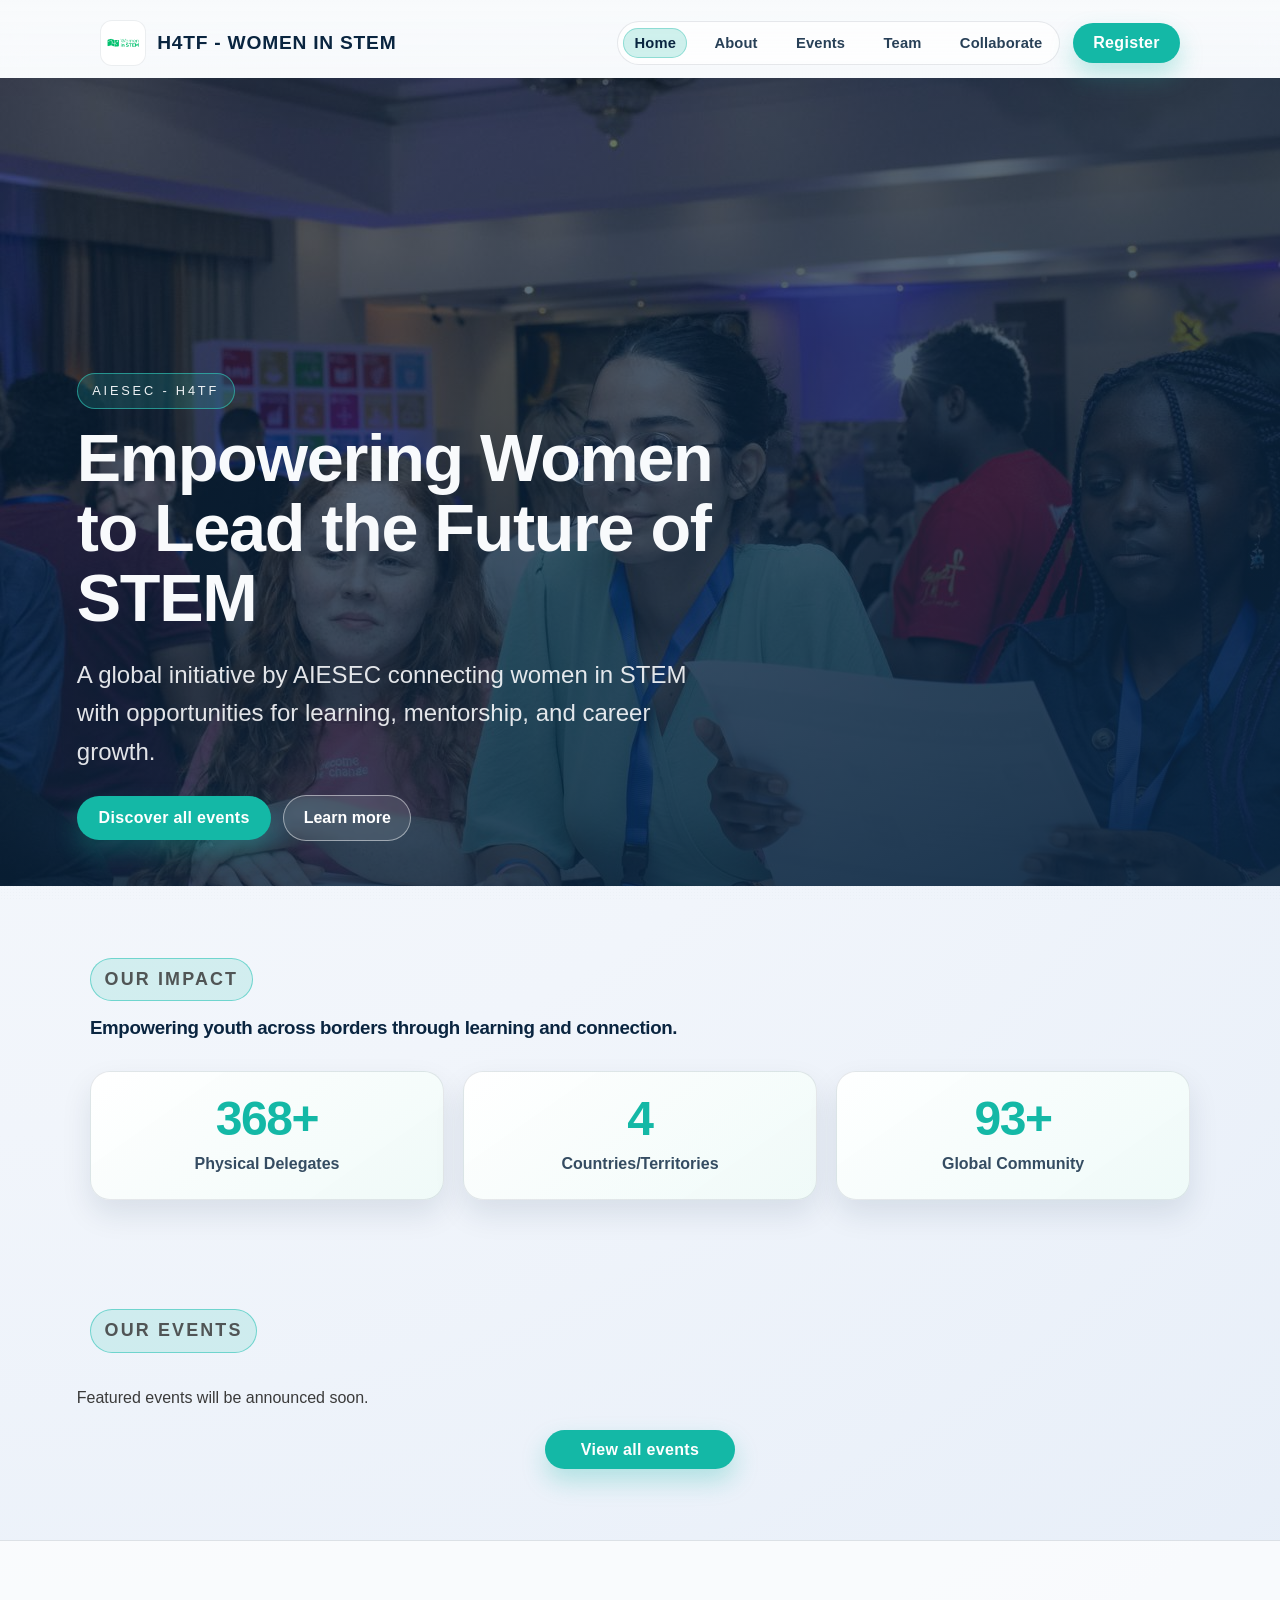
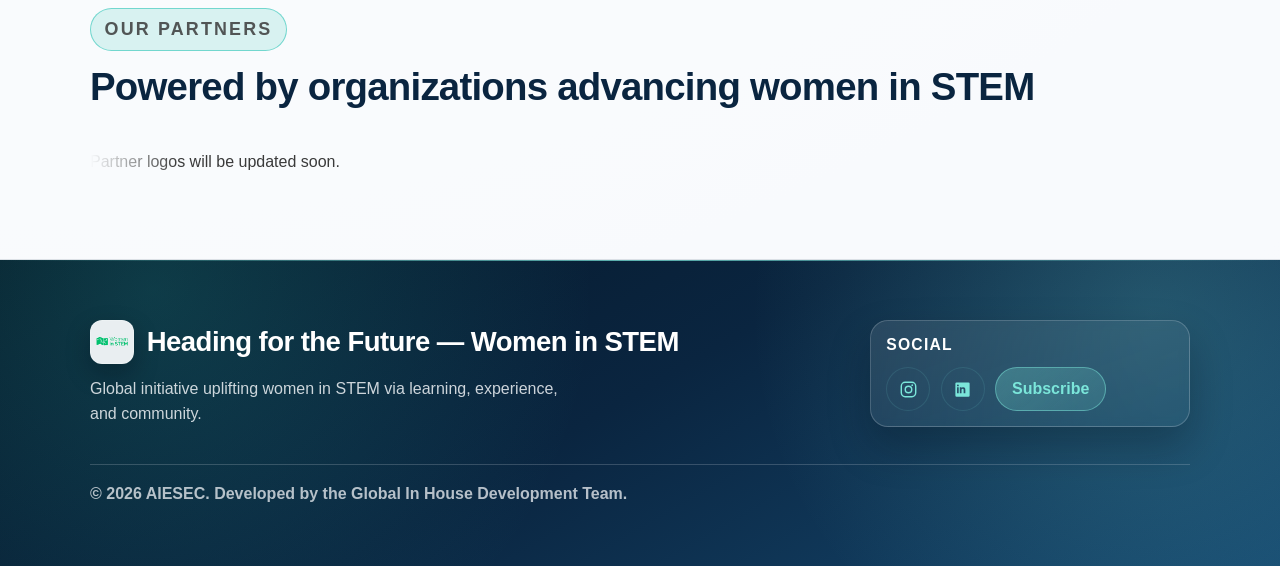
==== commit ff750021: "New website, before rebradning promt of colors" ====
--- a/index.html
+++ b/index.html
@@ -4,17 +4,42 @@
     <meta charset="UTF-8" />
     <meta name="viewport" content="width=device-width, initial-scale=1.0" />
     <title>H4TF - WIS</title>
+    <link rel="icon" type="image/png" href="Images/logo.png" />
     <link rel="stylesheet" href="styles.css?v=20260225-1" />
   </head>
   <body>
     <div class="grain"></div>
     <nav class="site-nav" aria-label="Primary">
       <div class="nav-inner">
-        <span class="nav-title">H4TF - Women in Stem</span>
-        <a class="cta-button" data-register-link href="https://docs.google.com/forms/d/e/1FAIpQLSectYAdjAU05va9eshykh6h8LgGKeG7d-Hm190bpSbz3l7EJQ/viewform" target="_blank" rel="noopener">Register</a>
+        <a class="nav-brand" href="#home" aria-label="Go to home section">
+          <img class="nav-logo" src="Images/logo.png" alt="H4TF Women in STEM logo" loading="lazy" />
+          <span class="nav-title">H4TF - Women in STEM</span>
+        </a>
+        <button
+          class="nav-toggle"
+          type="button"
+          aria-expanded="false"
+          aria-controls="primary-menu"
+          aria-label="Toggle navigation"
+          data-nav-toggle
+        >
+          <span class="nav-toggle-line"></span>
+          <span class="nav-toggle-line"></span>
+          <span class="nav-toggle-line"></span>
+        </button>
+        <div class="nav-menu" id="primary-menu" data-nav-menu>
+          <div class="nav-links" role="list">
+            <a href="#home" aria-current="page">Home</a>
+            <a href="about.html">About</a>
+            <a href="events.html">Events</a>
+            <a href="team.html">Team</a>
+            <a href="collaborate.html">Collaborate</a>
+          </div>
+          <a class="cta-button nav-register" data-register-link href="https://docs.google.com/forms/d/e/1FAIpQLSectYAdjAU05va9eshykh6h8LgGKeG7d-Hm190bpSbz3l7EJQ/viewform" target="_blank" rel="noopener">Register</a>
+        </div>
       </div>
     </nav>
-    <main class="hero-stage">
+    <main class="hero-stage" id="home">
       <div class="hero-visual" id="hero-visual">
         <picture>
           <source id="hero-source" media="(max-width: 720px)" srcset="" />
@@ -28,20 +53,47 @@
               A global initiative by AIESEC connecting women in STEM with opportunities for
               learning, mentorship, and career growth.
             </p>
+            <div class="hero-actions">
+              <a class="cta-button" href="events.html">Discover all events</a>
+              <a class="hero-secondary" href="about.html">Learn more</a>
+            </div>
           </div>
         </div>
       </div>
     </main>
 
-    <section class="partners-section" id="partners-section" aria-labelledby="partners-title">
-      <div class="registration-header partners-header">
-        <p class="partners-eyebrow">Our Partners</p>
-        <h2 id="partners-title">Powered by organizations advancing women in STEM</h2>
-      </div>
-      <div class="partners-grid" id="partners-grid"></div>
+    <section class="impact-section" id="about" aria-labelledby="impact-title">
+      <div class="registration-header impact-header">
+        <p class="partners-eyebrow">Our Impact</p>
+        <h3 id="impact-title">Empowering youth across borders through learning and connection.</h3>
+      </div>
+      <div class="impact-grid">
+        <article class="impact-card">
+          <p class="impact-value">514+</p>
+          <p class="impact-label">Physical Delegates</p>
+        </article>
+        <article class="impact-card">
+          <p class="impact-value">6</p>
+          <p class="impact-label">Countries/Territories</p>
+        </article>
+        <article class="impact-card">
+          <p class="impact-value">130+</p>
+          <p class="impact-label">Global Community</p>
+        </article>
+      </div>
     </section>
 
-    <section class="registration-section" aria-labelledby="registration-title">
+    <section class="featured-events-section" id="events" aria-labelledby="featured-events-title">
+      <div class="registration-header featured-events-header">
+        <p class="partners-eyebrow">Our Events</p>
+      </div>
+      <div class="featured-events-grid" id="featured-events-grid"></div>
+      <div class="featured-events-actions">
+        <a class="cta-button" href="events.html">View all events</a>
+      </div>
+    </section>
+
+    <!-- <section class="registration-section" id="registrations" aria-labelledby="registration-title">
       <div class="registration-header">
         <h2 id="registration-title">Registration Details</h2>
         <p>Click a country to view the details and register.</p>
@@ -51,22 +103,23 @@
         <summary>View all countries</summary>
         <div class="registration-grid" id="country-grid-all"></div>
       </details>
-    </section>
-
-    <section class="country-pics-section" aria-labelledby="country-pics-title">
+    </section> -->
+
+    <!-- <section class="country-pics-section" aria-labelledby="country-pics-title">
       <div class="registration-header">
         <h2 id="country-pics-title">Pictures from your country</h2>
         <p>Scenes and moments shared by participants.</p>
       </div>
       <div class="country-pics-grid" id="country-pics-grid"></div>
-    </section>
-
+    </section> -->
+
+    <div id="team" class="section-anchor" aria-hidden="true"></div>
     <section class="testimonials-section" id="testimonials-section" aria-labelledby="testimonials-title">
       <div class="registration-header">
-        <h2 id="testimonials-title">Impact Stories</h2>
-        <p>Snapshots of the voices and places shaping the movement.</p>
-      </div>
-      <div class="testimonial-carousel" aria-label="Testimonials carousel">
+        <h2 id="testimonials-title">Digital Nuggets</h2>
+        <p>Watch short insights and stories from the movement.</p>
+      </div>
+      <div class="testimonial-carousel" aria-label="Digital nuggets carousel">
         <div class="testimonial-track" id="testimonial-track"></div>
         <button class="carousel-arrow carousel-arrow-prev" type="button" data-carousel-prev aria-label="Previous">
           ‹
@@ -78,43 +131,71 @@
       <div class="carousel-dots" id="testimonial-dots" role="tablist" aria-label="Testimonial pages"></div>
     </section>
 
-    <footer class="site-footer" aria-labelledby="footer-title">
+    <section class="partners-section" id="partners-section" aria-labelledby="partners-title">
+      <div class="registration-header partners-header">
+        <p class="partners-eyebrow">Our Partners</p>
+        <h2 id="partners-title">Powered by organizations advancing women in STEM</h2>
+      </div>
+      <div class="partners-grid" id="partners-grid"></div>
+    </section>
+
+    <footer class="site-footer" id="collaborate" aria-labelledby="footer-title">
       <div class="footer-inner">
         <div class="footer-brand">
-          <h2 id="footer-title">Heading for the Future — Women in STEM</h2>
+          <div class="footer-brand-top">
+            <img class="footer-brand-logo" src="Images/logo.png" alt="H4TF Women in STEM logo" loading="lazy" />
+            <h2 id="footer-title">Heading for the Future — Women in STEM</h2>
+          </div>
+          <p class="footer-tagline">
+            Global initiative uplifting women in STEM via learning, experience, and community.
+          </p>
         </div>
         <div class="footer-grid">
           <div class="footer-column">
             <h3>Social</h3>
             <ul class="footer-links">
-              <li><a href="https://www.instagram.com" target="_blank" rel="noopener">Instagram</a></li>
-              <li><a href="https://www.linkedin.com" target="_blank" rel="noopener">LinkedIn</a></li>
               <li>
-                <button class="footer-link-button" type="button" data-newsletter-subscribe>
-                  Subscribe to Newsletter
+                <a
+                  class="footer-social-link"
+                  href="https://www.instagram.com"
+                  target="_blank"
+                  rel="noopener"
+                  aria-label="Instagram"
+                  title="Instagram"
+                >
+                  <span class="footer-social-icon" aria-hidden="true">
+                    <svg viewBox="0 0 24 24" focusable="false">
+                      <path d="M7.75 2h8.5A5.76 5.76 0 0 1 22 7.75v8.5A5.76 5.76 0 0 1 16.25 22h-8.5A5.76 5.76 0 0 1 2 16.25v-8.5A5.76 5.76 0 0 1 7.75 2Zm0 1.8A3.95 3.95 0 0 0 3.8 7.75v8.5a3.95 3.95 0 0 0 3.95 3.95h8.5a3.95 3.95 0 0 0 3.95-3.95v-8.5a3.95 3.95 0 0 0-3.95-3.95h-8.5Zm8.95 1.6a1.1 1.1 0 1 1 0 2.2 1.1 1.1 0 0 1 0-2.2ZM12 7a5 5 0 1 1 0 10 5 5 0 0 1 0-10Zm0 1.8a3.2 3.2 0 1 0 0 6.4 3.2 3.2 0 0 0 0-6.4Z" />
+                    </svg>
+                  </span>
+                </a>
+              </li>
+              <li>
+                <a
+                  class="footer-social-link"
+                  href="https://www.linkedin.com"
+                  target="_blank"
+                  rel="noopener"
+                  aria-label="LinkedIn"
+                  title="LinkedIn"
+                >
+                  <span class="footer-social-icon" aria-hidden="true">
+                    <svg viewBox="0 0 24 24" focusable="false">
+                      <path d="M4.5 3A1.5 1.5 0 0 0 3 4.5v15A1.5 1.5 0 0 0 4.5 21h15a1.5 1.5 0 0 0 1.5-1.5v-15A1.5 1.5 0 0 0 19.5 3h-15ZM7.2 9.2v7.6H5.1V9.2h2.1Zm.2-2.35a1.2 1.2 0 1 1-2.4 0 1.2 1.2 0 0 1 2.4 0Zm3.4 2.35v1.04h.03c.29-.55 1.02-1.13 2.1-1.13 2.25 0 2.67 1.48 2.67 3.4v4.27h-2.18V13.1c0-.88-.02-2.01-1.23-2.01-1.23 0-1.42.96-1.42 1.95v3.76H8.62V9.2h2.18Z" />
+                    </svg>
+                  </span>
+                </a>
+              </li>
+              <li>
+                <button class="footer-link-button footer-subscribe-button" type="button" data-newsletter-subscribe>
+                  Subscribe
                 </button>
               </li>
             </ul>
           </div>
-          <div class="footer-column">
-            <h3>Contact info</h3>
-            <div class="footer-contact">
-              <p class="footer-role">Global manager — Mercy Jacob</p>
-              <p>
-                Email:
-                <a href="mailto:mercyj@ai.aiesec.org">mercyj@ai.aiesec.org</a>
-              </p>
-              <p>
-                LinkedIn:
-                <a href="https://linkedin.com/in/mercy-mayowa-jacob" target="_blank" rel="noopener">
-                  linkedin.com/in/mercy-mayowa-jacob
-                </a>
-              </p>
-            </div>
-          </div>
-        </div>
-        <div class="footer-brand">
-          <p class="footer-meta">© 2026 AIESEC.</p>
+        </div>
+        <div class="footer-meta-row">
+          <p class="footer-meta">© 2026 AIESEC. Developed by the Global In House Development Team.</p>
         </div>
       </div>
     </footer>
@@ -168,8 +249,151 @@
           <label class="newsletter-label" for="newsletter-country">Country</label>
           <select class="newsletter-input" id="newsletter-country" name="country" required>
             <option value="">Select country</option>
+            <option value="Afghanistan">Afghanistan</option>
+            <option value="Albania">Albania</option>
+            <option value="Algeria">Algeria</option>
+            <option value="Andorra">Andorra</option>
+            <option value="Argentina">Argentina</option>
+            <option value="Armenia">Armenia</option>
+            <option value="Australia">Australia</option>
+            <option value="Austria">Austria</option>
+            <option value="Azerbaijan">Azerbaijan</option>
+            <option value="Bahrain">Bahrain</option>
+            <option value="Bangladesh">Bangladesh</option>
+            <option value="Barbados">Barbados</option>
+            <option value="Belarus">Belarus</option>
+            <option value="Belgium">Belgium</option>
+            <option value="Benin">Benin</option>
+            <option value="Bhutan">Bhutan</option>
+            <option value="Bolivia">Bolivia</option>
+            <option value="Bosnia and Herzegovina">Bosnia and Herzegovina</option>
+            <option value="Botswana">Botswana</option>
+            <option value="Brazil">Brazil</option>
+            <option value="Bulgaria">Bulgaria</option>
+            <option value="Burkina Faso">Burkina Faso</option>
+            <option value="Cabo Verde">Cabo Verde</option>
+            <option value="Cambodia">Cambodia</option>
+            <option value="Cameroon">Cameroon</option>
+            <option value="Canada">Canada</option>
+            <option value="Chile">Chile</option>
+            <option value="China, Mainland">China, Mainland</option>
+            <option value="Colombia">Colombia</option>
+            <option value="Costa Rica">Costa Rica</option>
+            <option value="Cote D'Ivoire">Cote D'Ivoire</option>
+            <option value="Croatia">Croatia</option>
+            <option value="Cuba">Cuba</option>
+            <option value="Cyprus">Cyprus</option>
+            <option value="Czech Republic">Czech Republic</option>
+            <option value="Denmark">Denmark</option>
+            <option value="Dominican Republic">Dominican Republic</option>
+            <option value="Ecuador">Ecuador</option>
+            <option value="Egypt">Egypt</option>
+            <option value="El Salvador">El Salvador</option>
+            <option value="Estonia">Estonia</option>
+            <option value="Ethiopia">Ethiopia</option>
+            <option value="Fiji">Fiji</option>
+            <option value="Finland">Finland</option>
+            <option value="France">France</option>
+            <option value="Gabon">Gabon</option>
+            <option value="Georgia">Georgia</option>
+            <option value="Germany">Germany</option>
+            <option value="Ghana">Ghana</option>
+            <option value="Greece">Greece</option>
+            <option value="Guatemala">Guatemala</option>
+            <option value="Haiti">Haiti</option>
+            <option value="Honduras">Honduras</option>
+            <option value="Hong Kong">Hong Kong</option>
+            <option value="Hungary">Hungary</option>
+            <option value="Iceland">Iceland</option>
+            <option value="India">India</option>
+            <option value="Indonesia">Indonesia</option>
+            <option value="Iran">Iran</option>
+            <option value="Ireland">Ireland</option>
+            <option value="Italy">Italy</option>
+            <option value="Jamaica">Jamaica</option>
+            <option value="Japan">Japan</option>
+            <option value="Jordan">Jordan</option>
+            <option value="Kazakhstan">Kazakhstan</option>
+            <option value="Kenya">Kenya</option>
+            <option value="Kingdom of Saudi Arabia">Kingdom of Saudi Arabia</option>
+            <option value="Kuwait">Kuwait</option>
+            <option value="Kyrgyzstan">Kyrgyzstan</option>
+            <option value="Laos">Laos</option>
+            <option value="Latvia">Latvia</option>
             <option value="Lebanon">Lebanon</option>
+            <option value="Liberia">Liberia</option>
+            <option value="Liechtenstein">Liechtenstein</option>
+            <option value="Lithuania">Lithuania</option>
+            <option value="Macedonia">Macedonia</option>
+            <option value="Madagascar">Madagascar</option>
+            <option value="Mainland of China">Mainland of China</option>
+            <option value="Malawi">Malawi</option>
+            <option value="Malaysia">Malaysia</option>
+            <option value="Maldives">Maldives</option>
+            <option value="Mali">Mali</option>
+            <option value="Malta">Malta</option>
+            <option value="Mauritius">Mauritius</option>
+            <option value="Mexico">Mexico</option>
+            <option value="Moldova">Moldova</option>
+            <option value="Monaco">Monaco</option>
+            <option value="Mongolia">Mongolia</option>
+            <option value="Montenegro">Montenegro</option>
+            <option value="Morocco">Morocco</option>
+            <option value="Mozambique">Mozambique</option>
+            <option value="Myanmar">Myanmar</option>
+            <option value="Namibia">Namibia</option>
+            <option value="Nepal">Nepal</option>
+            <option value="New Zealand">New Zealand</option>
+            <option value="Nicaragua">Nicaragua</option>
+            <option value="Niger">Niger</option>
+            <option value="Nigeria">Nigeria</option>
+            <option value="Norway">Norway</option>
+            <option value="Oman">Oman</option>
+            <option value="Pakistan">Pakistan</option>
+            <option value="Panama">Panama</option>
+            <option value="Paraguay">Paraguay</option>
+            <option value="Peru">Peru</option>
+            <option value="Philippines">Philippines</option>
+            <option value="Poland">Poland</option>
+            <option value="Portugal">Portugal</option>
+            <option value="Puerto Rico">Puerto Rico</option>
+            <option value="Qatar">Qatar</option>
+            <option value="Romania">Romania</option>
+            <option value="Russia">Russia</option>
+            <option value="Rwanda">Rwanda</option>
+            <option value="Senegal">Senegal</option>
+            <option value="Serbia">Serbia</option>
+            <option value="Seychelles">Seychelles</option>
+            <option value="Sierra Leone">Sierra Leone</option>
+            <option value="Singapore">Singapore</option>
+            <option value="Slovakia">Slovakia</option>
+            <option value="Slovenia">Slovenia</option>
+            <option value="South Africa">South Africa</option>
+            <option value="Korea">Korea</option>
             <option value="Spain">Spain</option>
+            <option value="Sri Lanka">Sri Lanka</option>
+            <option value="Swaziland">Swaziland</option>
+            <option value="Sweden">Sweden</option>
+            <option value="Switzerland">Switzerland</option>
+            <option value="Taiwan">Taiwan</option>
+            <option value="Tajikistan">Tajikistan</option>
+            <option value="Tanzania">Tanzania</option>
+            <option value="Thailand">Thailand</option>
+            <option value="The Netherlands">The Netherlands</option>
+            <option value="Togo">Togo</option>
+            <option value="Tunisia">Tunisia</option>
+            <option value="Turkey">Turkey</option>
+            <option value="Uganda">Uganda</option>
+            <option value="Ukraine">Ukraine</option>
+            <option value="United Arab Emirates">United Arab Emirates</option>
+            <option value="United Kingdom">United Kingdom</option>
+            <option value="United States">United States</option>
+            <option value="Uruguay">Uruguay</option>
+            <option value="Uzbekistan">Uzbekistan</option>
+            <option value="Venezuela">Venezuela</option>
+            <option value="VIETNAM">VIETNAM</option>
+            <option value="Zambia">Zambia</option>
+            <option value="Zimbabwe">Zimbabwe</option>
           </select>
           <label class="newsletter-label" for="newsletter-email">Email address</label>
           <input
--- a/styles.css
+++ b/styles.css
@@ -9,10 +9,17 @@
   --shadow: rgba(10, 37, 64, 0.14);
   --radius: 22px;
   --transition: 0.25s ease;
+  --nav-height-desktop: 92px;
+  --nav-height-mobile: 168px;
 }
 
 * {
   box-sizing: border-box;
+}
+
+main,
+.hero-stage {
+  flex: 1;
 }
 
 body {
@@ -23,10 +30,13 @@
   min-height: 100vh;
   position: relative;
   overflow-x: hidden;
+  display: flex;
+  flex-direction: column;
 }
 
 html,
 body {
+  scroll-behavior: smooth;
   -webkit-user-select: none;
   -moz-user-select: none;
   -ms-user-select: none;
@@ -58,7 +68,24 @@
   display: flex;
   align-items: center;
   justify-content: space-between;
-  gap: 1rem;
+  gap: 1.25rem;
+}
+
+.nav-brand {
+  display: inline-flex;
+  align-items: center;
+  gap: 0.7rem;
+  text-decoration: none;
+}
+
+.nav-logo {
+  width: 46px;
+  height: 46px;
+  border-radius: 12px;
+  object-fit: contain;
+  background: #ffffff;
+  padding: 0.25rem;
+  border: 1px solid rgba(10, 37, 64, 0.08);
 }
 
 .nav-title {
@@ -67,6 +94,84 @@
   letter-spacing: 0.04em;
   text-transform: uppercase;
   color: var(--bg-deep);
+}
+
+.nav-links {
+  display: inline-flex;
+  align-items: center;
+  justify-content: center;
+  gap: clamp(0.4rem, 1.4vw, 1rem);
+  padding: 0.35rem;
+  border-radius: 999px;
+  border: 1px solid rgba(10, 37, 64, 0.1);
+  background: rgba(255, 255, 255, 0.7);
+}
+
+.nav-links a {
+  color: rgba(10, 37, 64, 0.88);
+  text-decoration: none;
+  font-weight: 600;
+  font-size: 0.92rem;
+  letter-spacing: 0.01em;
+  padding: 0.45rem 0.7rem;
+  border-radius: 999px;
+  transition: color var(--transition), background var(--transition);
+}
+
+.nav-links a:hover {
+  color: var(--bg-deep);
+  background: rgba(20, 184, 166, 0.12);
+}
+
+.nav-links a[aria-current="page"] {
+  color: var(--bg-deep);
+  background: rgba(20, 184, 166, 0.2);
+  box-shadow: inset 0 0 0 1px rgba(20, 184, 166, 0.35);
+}
+
+.nav-menu {
+  display: inline-flex;
+  align-items: center;
+  gap: 0.8rem;
+}
+
+.nav-toggle {
+  display: none;
+  width: 44px;
+  height: 44px;
+  border-radius: 12px;
+  border: 1px solid rgba(10, 37, 64, 0.18);
+  background: rgba(255, 255, 255, 0.88);
+  cursor: pointer;
+  align-items: center;
+  justify-content: center;
+  flex-direction: column;
+  gap: 0.26rem;
+  padding: 0;
+}
+
+.nav-toggle-line {
+  width: 18px;
+  height: 2px;
+  border-radius: 999px;
+  background: var(--bg-deep);
+  transition: transform var(--transition), opacity var(--transition);
+}
+
+.site-nav.is-open .nav-toggle-line:nth-child(1) {
+  transform: translateY(6px) rotate(45deg);
+}
+
+.site-nav.is-open .nav-toggle-line:nth-child(2) {
+  opacity: 0;
+}
+
+.site-nav.is-open .nav-toggle-line:nth-child(3) {
+  transform: translateY(-6px) rotate(-45deg);
+}
+
+.nav-register {
+  white-space: nowrap;
 }
 
 .cta-button {
@@ -115,7 +220,8 @@
 }
 
 .hero-stage {
-  min-height: 100vh;
+  min-height: calc(100vh - var(--nav-height-desktop));
+  min-height: calc(100svh - var(--nav-height-desktop));
   display: flex;
   align-items: stretch;
   justify-content: center;
@@ -128,7 +234,9 @@
   box-shadow: none;
   overflow: hidden;
   width: 100vw;
-  min-height: clamp(360px, 52vh, 560px);
+  min-height: 460px;
+  height: clamp(460px, calc(100vh - var(--nav-height-desktop)), 860px);
+  height: clamp(460px, calc(100svh - var(--nav-height-desktop)), 860px);
   border: none;
   position: relative;
 }
@@ -154,7 +262,7 @@
 
 .hero-visual img {
   object-fit: cover;
-  object-position: center 35%;
+  object-position: center 32%;
 }
 
 .hero-overlay {
@@ -163,8 +271,8 @@
   z-index: 3;
   display: block;
   padding: clamp(1.75rem, 5vw, 4rem);
-  padding-top: clamp(4.5rem, 9vh, 6.5rem);
-  padding-bottom: clamp(2rem, 6vh, 4rem);
+  padding-top: clamp(2.8rem, 7vh, 5.5rem);
+  padding-bottom: clamp(1.5rem, 5vh, 3.2rem);
   color: #f8fafc;
 }
 
@@ -184,16 +292,16 @@
 .hero-content {
   position: absolute;
   left: clamp(1.75rem, 6vw, 5rem);
-  bottom: clamp(2rem, 8vh, 5rem);
+  bottom: clamp(1.4rem, 5vh, 4rem);
   display: flex;
   flex-direction: column;
   gap: 0.9rem;
-  max-width: min(620px, 80vw);
+  max-width: min(650px, 82vw);
 }
 
 .hero-overlay h1 {
   color: #f8fafc;
-  font-size: clamp(2.6rem, 6vw, 4.8rem);
+  font-size: clamp(2.2rem, 5.2vw, 4.4rem);
   line-height: 1.05;
   max-width: 26ch;
 }
@@ -208,7 +316,41 @@
 .hero-subhead {
   max-width: 48ch;
   color: rgba(248, 250, 252, 0.9);
-  font-size: clamp(1.15rem, 2.4vw, 1.85rem);
+  font-size: clamp(1rem, 1.9vw, 1.5rem);
+}
+
+.hero-actions {
+  margin-top: 0.6rem;
+  display: flex;
+  align-items: center;
+  gap: 0.75rem;
+  flex-wrap: wrap;
+}
+
+.hero-actions .cta-button {
+  padding: 0.78rem 1.3rem;
+}
+
+.hero-secondary {
+  display: inline-flex;
+  align-items: center;
+  justify-content: center;
+  min-height: 46px;
+  padding: 0.74rem 1.2rem;
+  border-radius: 999px;
+  color: #ffffff;
+  text-decoration: none;
+  font-weight: 700;
+  border: 1px solid rgba(248, 250, 252, 0.5);
+  background: rgba(248, 250, 252, 0.1);
+  backdrop-filter: blur(2px);
+  transition: transform var(--transition), background var(--transition), border-color var(--transition);
+}
+
+.hero-secondary:hover {
+  transform: translateY(-1px);
+  background: rgba(248, 250, 252, 0.2);
+  border-color: rgba(248, 250, 252, 0.72);
 }
 
 .hero-eyebrow {
@@ -220,6 +362,140 @@
   border-radius: 999px;
   border: 1px solid rgba(46, 196, 182, 0.65);
   background: rgba(46, 196, 182, 0.18);
+}
+
+.impact-section {
+  padding: clamp(2.8rem, 7vw, 4.5rem) 6vw clamp(2.4rem, 6vw, 3.4rem);
+}
+
+.impact-header {
+  margin-bottom: 1.3rem;
+}
+
+.impact-header h3,
+.impact-header h2 {
+  margin-top: 1rem;
+}
+
+.impact-grid {
+  width: min(1100px, 92vw);
+  margin: 0 auto;
+  display: grid;
+  gap: 1.2rem;
+  grid-template-columns: repeat(3, minmax(0, 1fr));
+}
+
+.impact-card {
+  border-radius: 20px;
+  background: linear-gradient(145deg, rgba(255, 255, 255, 0.94), rgba(239, 250, 248, 0.95));
+  border: 1px solid rgba(10, 37, 64, 0.1);
+  box-shadow: 0 14px 30px rgba(10, 37, 64, 0.1);
+  padding: 1.4rem 1.2rem;
+  text-align: center;
+  transition: transform var(--transition), box-shadow var(--transition), border-color var(--transition);
+}
+
+.impact-card:hover {
+  transform: translateY(-4px);
+  border-color: rgba(20, 184, 166, 0.45);
+  box-shadow: 0 20px 36px rgba(10, 37, 64, 0.15), 0 0 0 2px rgba(20, 184, 166, 0.16);
+}
+
+.impact-value {
+  font-size: clamp(2rem, 4.5vw, 3rem);
+  line-height: 1.05;
+  font-weight: 800;
+  letter-spacing: -0.03em;
+  color: var(--bg-deep);
+  transition: color 0.3s ease, transform 0.3s ease;
+}
+
+.impact-value.is-counting {
+  color: var(--accent);
+  transform: translateY(-1px);
+}
+
+.impact-label {
+  margin-top: 0.38rem;
+  font-size: 1rem;
+  color: rgba(10, 37, 64, 0.82);
+  font-weight: 600;
+}
+
+.featured-events-section {
+  padding: clamp(2.2rem, 6vw, 3.4rem) 6vw clamp(2.8rem, 7vw, 4.4rem);
+}
+
+.featured-events-header {
+  margin-bottom: 1.5rem;
+}
+
+.featured-events-grid {
+  width: min(1220px, 94vw);
+  margin: 0 auto;
+  display: grid;
+  grid-template-columns: repeat(2, minmax(0, 1fr));
+  gap: 1.6rem;
+}
+
+.featured-event-card {
+  border-radius: 22px;
+  overflow: hidden;
+  background: #ffffff;
+  border: 1px solid rgba(10, 37, 64, 0.12);
+  box-shadow: 0 16px 32px rgba(10, 37, 64, 0.12);
+  min-height: 460px;
+  transition: transform var(--transition), box-shadow var(--transition), border-color var(--transition);
+}
+
+.featured-event-card:hover {
+  transform: translateY(-4px);
+  border-color: rgba(20, 184, 166, 0.45);
+  box-shadow: 0 22px 40px rgba(10, 37, 64, 0.18), 0 0 0 2px rgba(20, 184, 166, 0.16);
+}
+
+.featured-event-image {
+  width: 100%;
+  aspect-ratio: 16 / 10;
+  display: block;
+  object-fit: cover;
+  background: rgba(10, 37, 64, 0.08);
+}
+
+.featured-event-body {
+  padding: 1.4rem 1.3rem 1.45rem;
+  display: grid;
+  gap: 0.55rem;
+  background: linear-gradient(160deg, rgba(206, 240, 231, 0.92), rgba(178, 227, 213, 0.95));
+}
+
+.featured-event-title {
+  margin: 0;
+  font-size: clamp(1.3rem, 2.2vw, 1.8rem);
+  color: var(--bg-deep);
+  line-height: 1.2;
+}
+
+.featured-event-subtext {
+  color: rgba(10, 37, 64, 0.86);
+  font-size: 1.04rem;
+}
+
+.featured-events-actions {
+  width: min(1100px, 92vw);
+  margin: 1.25rem auto 0;
+  display: flex;
+  justify-content: center;
+}
+
+.featured-events-actions .cta-button {
+  min-width: 190px;
+}
+
+.section-anchor {
+  position: relative;
+  top: -92px;
+  visibility: hidden;
 }
 
 .registration-section {
@@ -260,45 +536,60 @@
 .partners-grid {
   width: min(1100px, 92vw);
   margin: 0 auto;
-  display: grid;
-  grid-template-columns: repeat(5, minmax(0, 1fr));
+  display: block;
+  overflow: hidden;
+  border-radius: 18px;
+  padding: 0.5rem 0;
+  mask-image: linear-gradient(to right, transparent 0, #000 8%, #000 92%, transparent 100%);
+}
+
+.partners-marquee-track {
+  display: flex;
+  align-items: center;
   gap: 1rem;
-}
-
-.partner-card {
+  width: max-content;
+  animation: partners-marquee-scroll 28s linear infinite;
+}
+
+.partners-grid:hover .partners-marquee-track {
+  animation-play-state: paused;
+}
+
+.partner-marquee-item {
+  flex: 0 0 auto;
+  width: clamp(132px, 16vw, 196px);
+  height: 92px;
+  display: flex;
+  align-items: center;
+  justify-content: center;
   background: #ffffff;
   border: 1px solid rgba(10, 37, 64, 0.1);
   border-radius: 14px;
-  padding: 0.8rem;
-  min-height: 120px;
+  padding: 0.75rem;
   box-shadow: 0 10px 20px rgba(10, 37, 64, 0.08);
-  display: flex;
-  align-items: center;
-  justify-content: center;
-  justify-items: center;
-  transition: transform var(--transition), box-shadow var(--transition), border-color var(--transition), filter var(--transition);
-  filter: saturate(0.6);
-}
-
-.partner-card:hover {
+  text-decoration: none;
+  transition: transform var(--transition), box-shadow var(--transition), border-color var(--transition);
+}
+
+.partner-marquee-item:hover {
   transform: translateY(-2px);
   border-color: rgba(20, 184, 166, 0.4);
   box-shadow: 0 14px 28px rgba(10, 37, 64, 0.12), 0 0 0 2px rgba(20, 184, 166, 0.16);
-  filter: saturate(1);
-}
-
-.partner-logo {
-  width: 100%;
-  height: 74px;
-  display: flex;
-  align-items: center;
-  justify-content: center;
-}
-
-.partner-logo img {
+}
+
+.partner-marquee-logo {
   width: 100%;
   height: 100%;
   object-fit: contain;
+}
+
+@keyframes partners-marquee-scroll {
+  from {
+    transform: translateX(0);
+  }
+  to {
+    transform: translateX(-50%);
+  }
 }
 
 .registration-header {
@@ -476,8 +767,10 @@
 }
 
 .site-footer {
-  padding: clamp(2.2rem, 5vw, 3.2rem) 6vw;
-  background: linear-gradient(145deg, #071b31 0%, #0a2540 45%, #123657 100%);
+  padding: clamp(2.4rem, 6vw, 3.7rem) 6vw;
+  background:
+    radial-gradient(circle at 90% 18%, rgba(123, 230, 218, 0.2) 0%, rgba(123, 230, 218, 0) 34%),
+    linear-gradient(150deg, #051626 0%, #0a2540 48%, #15486f 100%);
   color: #f8fafc;
   position: relative;
   overflow: hidden;
@@ -491,56 +784,124 @@
   pointer-events: none;
 }
 
+.site-footer::after {
+  content: "";
+  position: absolute;
+  left: 0;
+  right: 0;
+  top: 0;
+  height: 1px;
+  background: linear-gradient(90deg, rgba(123, 230, 218, 0) 0%, rgba(123, 230, 218, 0.75) 50%, rgba(123, 230, 218, 0) 100%);
+}
+
 .footer-inner {
   width: min(1100px, 92vw);
   margin: 0 auto;
   display: grid;
-  gap: 1.4rem;
+  grid-template-columns: minmax(0, 1.35fr) minmax(260px, 0.65fr);
+  gap: clamp(1.1rem, 3vw, 2rem);
+  align-items: start;
   position: relative;
   z-index: 1;
 }
 
+.footer-brand {
+  display: grid;
+  gap: 0.75rem;
+}
+
+.footer-brand-top {
+  display: flex;
+  align-items: center;
+  gap: 0.8rem;
+}
+
+.footer-brand-logo {
+  width: 44px;
+  height: 44px;
+  object-fit: contain;
+  border-radius: 12px;
+  background: rgba(248, 250, 252, 0.94);
+  border: 1px solid rgba(248, 250, 252, 0.28);
+  padding: 0.2rem;
+  box-shadow: 0 10px 24px rgba(2, 8, 16, 0.28);
+}
+
 .footer-brand h2 {
-  font-size: clamp(1.4rem, 2.2vw, 1.95rem);
-  margin-bottom: 0.55rem;
+  font-size: clamp(1.35rem, 2.15vw, 1.86rem);
+  margin: 0;
   color: #ffffff;
   max-width: none;
-  white-space: nowrap;
+  white-space: normal;
+  line-height: 1.15;
+}
+
+.footer-tagline {
+  color: rgba(248, 250, 252, 0.82);
+  max-width: 54ch;
+  font-size: 1rem;
 }
 
 .footer-meta {
   font-weight: 600;
-  color: rgba(248, 250, 252, 0.68);
+  color: rgba(248, 250, 252, 0.72);
+  margin: 0;
+}
+
+.footer-meta-row {
+  grid-column: 1 / -1;
+  display: flex;
+  align-items: center;
+  justify-content: space-between;
+  gap: 0.9rem;
+  flex-wrap: wrap;
+  margin-top: 0.3rem;
+  padding-top: 1rem;
+  border-top: 1px solid rgba(248, 250, 252, 0.18);
+}
+
+.footer-dev {
+  color: rgba(248, 250, 252, 0.72);
+  font-size: 0.92rem;
+  margin: 0;
 }
 
 .footer-grid {
-  display: grid;
-  grid-template-columns: repeat(2, minmax(0, 1fr));
-  gap: 0.9rem;
+  justify-self: end;
+  width: 100%;
+  max-width: 320px;
 }
 
 .footer-column {
   min-width: 0;
-  padding: 0.85rem 0.95rem;
-  border-radius: 14px;
-  border: 1px solid rgba(248, 250, 252, 0.12);
-  background: rgba(248, 250, 252, 0.05);
-  backdrop-filter: blur(3px);
+  padding: 0.95rem;
+  border-radius: 18px;
+  border: 1px solid rgba(248, 250, 252, 0.2);
+  background: linear-gradient(160deg, rgba(248, 250, 252, 0.1) 0%, rgba(248, 250, 252, 0.03) 100%);
+  backdrop-filter: blur(5px);
+  box-shadow: 0 20px 40px rgba(3, 12, 22, 0.28);
 }
 
 .footer-column h3 {
-  margin: 0 0 0.75rem;
+  margin: 0 0 0.85rem;
   font-size: 0.98rem;
   color: #ffffff;
-  letter-spacing: 0.02em;
+  letter-spacing: 0.08em;
+  text-transform: uppercase;
 }
 
 .footer-links {
   list-style: none;
   margin: 0;
   padding: 0;
-  display: grid;
-  gap: 0.55rem;
+  display: flex;
+  align-items: center;
+  flex-wrap: wrap;
+  gap: 0.65rem;
+}
+
+.footer-links li {
+  display: inline-flex;
 }
 
 .footer-links a,
@@ -560,11 +921,52 @@
   transition: color var(--transition), text-shadow var(--transition), opacity var(--transition);
 }
 
+.footer-social-link {
+  display: inline-flex;
+  align-items: center;
+  justify-content: center;
+  width: 44px;
+  height: 44px;
+  border-radius: 999px;
+  border: 1px solid rgba(123, 230, 218, 0.45);
+  background: rgba(123, 230, 218, 0.12);
+  box-shadow: inset 0 0 0 1px rgba(123, 230, 218, 0.12);
+}
+
+.footer-social-icon {
+  display: inline-flex;
+  width: 19px;
+  height: 19px;
+  color: currentcolor;
+}
+
+.footer-social-icon svg {
+  width: 100%;
+  height: 100%;
+  fill: currentcolor;
+}
+
+.footer-subscribe-button {
+  display: inline-flex;
+  align-items: center;
+  justify-content: center;
+  min-height: 44px;
+  width: auto;
+  padding: 0.62rem 1rem;
+  border-radius: 999px;
+  border: 1px solid rgba(123, 230, 218, 0.48);
+  background: linear-gradient(140deg, rgba(123, 230, 218, 0.28), rgba(123, 230, 218, 0.14));
+}
+
 .footer-links a:hover,
 .footer-link-button:hover,
 .footer-contact a:hover {
   color: #c1fff8;
   text-shadow: 0 0 12px rgba(20, 184, 166, 0.4);
+}
+
+.footer-social-link:hover {
+  transform: translateY(-1px);
 }
 
 .footer-contact p {
@@ -605,7 +1007,7 @@
   z-index: 1;
   background: transparent;
   grid-auto-flow: column;
-  grid-auto-columns: calc((100% - 1.5rem) / 2);
+  grid-auto-columns: 100%;
   gap: 1.5rem;
   overflow-x: auto;
   scroll-behavior: smooth;
@@ -618,43 +1020,42 @@
 }
 
 .testimonial-card {
-  border-radius: 20px;
-  overflow: hidden;
-  background: #ffffff;
-  border: 1px solid rgba(10, 37, 64, 0.12);
+  border-radius: 0;
+  overflow: visible;
+  background: transparent;
+  border: 0;
   box-shadow: none;
   display: grid;
-  grid-template-rows: auto 1fr;
+  grid-template-rows: auto auto;
   scroll-snap-align: start;
-  transition: transform var(--transition), box-shadow var(--transition), border-color var(--transition);
+  transition: transform var(--transition);
 }
 
 .testimonial-card:hover {
-  transform: translateY(-4px);
-  border-color: rgba(20, 184, 166, 0.45);
-  box-shadow: none;
+  transform: translateY(-2px);
 }
 
 .testimonial-media {
   width: 100%;
-  aspect-ratio: 16 / 9;
-  background: rgba(10, 37, 64, 0.08);
+  aspect-ratio: 16 / 8;
+  background: rgba(10, 37, 64, 0.12);
   display: block;
-  object-fit: cover;
+  object-fit: contain;
   border: none;
+  border-radius: 18px;
   position: relative;
   z-index: 1;
 }
 
 .testimonial-copy {
-  padding: 1.5rem;
-  display: grid;
-  gap: 0.5rem;
+  padding: 0.85rem 0.35rem 0;
+  display: grid;
+  gap: 0;
 }
 
 .testimonial-copy h3 {
   margin: 0;
-  font-size: 1.3rem;
+  font-size: clamp(1.2rem, 2vw, 1.6rem);
   color: var(--bg-deep);
 }
 
@@ -966,6 +1367,130 @@
 }
 
 @media (max-width: 720px) {
+  .site-nav {
+    padding-top: 0.7rem;
+    padding-bottom: 0.55rem;
+  }
+
+  .nav-inner {
+    display: grid;
+    grid-template-columns: 1fr auto;
+    grid-template-areas:
+      "brand toggle"
+      "menu menu";
+    align-items: center;
+    gap: 0.6rem;
+  }
+
+  .nav-brand {
+    grid-area: brand;
+    width: auto;
+    justify-content: flex-start;
+    min-width: 0;
+  }
+
+  .nav-logo {
+    width: 40px;
+    height: 40px;
+  }
+
+  .nav-title {
+    font-size: 0.9rem;
+    text-align: left;
+  }
+
+  .nav-toggle {
+    grid-area: toggle;
+    display: inline-flex;
+  }
+
+  .nav-menu {
+    grid-area: menu;
+    display: none;
+    width: 100%;
+    padding: 0.55rem;
+    border-radius: 16px;
+    border: 1px solid rgba(10, 37, 64, 0.12);
+    background: rgba(255, 255, 255, 0.92);
+    box-shadow: 0 16px 36px rgba(10, 37, 64, 0.18);
+    backdrop-filter: blur(6px);
+  }
+
+  .site-nav.is-open .nav-menu {
+    display: grid;
+    gap: 0.5rem;
+  }
+
+  .nav-links {
+    width: 100%;
+    display: grid;
+    grid-template-columns: 1fr;
+    gap: 0.3rem;
+    padding: 0;
+    border: 0;
+    background: transparent;
+    border-radius: 16px;
+  }
+
+  .nav-links a {
+    border-radius: 10px;
+    padding: 0.65rem 0.75rem;
+    text-align: left;
+  }
+
+  .nav-register {
+    width: 100%;
+    min-height: 42px;
+  }
+
+  .hero-actions {
+    width: 100%;
+    gap: 0.6rem;
+  }
+
+  .hero-actions .cta-button,
+  .hero-secondary {
+    width: 100%;
+  }
+
+  .impact-grid {
+    grid-template-columns: 1fr;
+  }
+
+  .featured-events-grid {
+    grid-template-columns: 1fr;
+    width: 100%;
+    gap: 1rem;
+  }
+
+  .featured-events-section {
+    padding: clamp(1.8rem, 7vw, 2.4rem) 6vw clamp(2.2rem, 8vw, 2.8rem);
+  }
+
+  .featured-event-card {
+    min-height: 0;
+    border-radius: 18px;
+  }
+
+  .featured-event-image {
+    aspect-ratio: 4 / 3;
+  }
+
+  .featured-event-body {
+    padding: 1rem 0.95rem 1.1rem;
+    gap: 0.45rem;
+  }
+
+  .featured-event-title {
+    font-size: clamp(1.1rem, 5.2vw, 1.4rem);
+    line-height: 1.25;
+  }
+
+  .featured-event-subtext {
+    font-size: 0.95rem;
+    line-height: 1.45;
+  }
+
   .registration-card-header {
     flex-direction: column;
     align-items: flex-start;
@@ -1057,24 +1582,24 @@
   }
 
   .hero-visual {
-    min-height: 50vh;
+    min-height: 420px;
+    height: clamp(420px, calc(100vh - var(--nav-height-mobile)), 760px);
+    height: clamp(420px, calc(100svh - var(--nav-height-mobile)), 760px);
   }
 
   .registration-grid {
     grid-template-columns: 1fr;
   }
 
-  .partners-grid {
-    grid-template-columns: repeat(2, minmax(0, 1fr));
-  }
-
-  .partner-card {
-    min-height: 106px;
-    padding: 0.7rem;
-  }
-
-  .partner-logo {
-    height: 64px;
+  .partners-marquee-track {
+    gap: 0.75rem;
+    animation-duration: 24s;
+  }
+
+  .partner-marquee-item {
+    width: clamp(118px, 34vw, 158px);
+    height: 78px;
+    padding: 0.62rem;
   }
 
   #country-grid-all {
@@ -1094,31 +1619,50 @@
   }
 
   .carousel-arrow {
-    width: 44px;
-    height: 44px;
-    font-size: 1.5rem;
-    border-width: 1.5px;
+    position: static;
+    transform: none;
+    width: 100%;
+    height: 46px;
+    font-size: 1.35rem;
+    border-width: 1px;
+    border-radius: 12px;
+    box-shadow: 0 6px 16px rgba(10, 37, 64, 0.14);
   }
 
   .carousel-arrow-prev {
-    left: 0.4rem;
+    left: auto;
+    grid-column: 1;
   }
 
   .carousel-arrow-next {
-    right: 0.4rem;
+    right: auto;
+    grid-column: 2;
   }
 
   .testimonial-carousel {
-    padding: 0 2.5rem;
+    padding: 0;
+    display: grid;
+    grid-template-columns: repeat(2, minmax(0, 1fr));
+    gap: 0.6rem;
+    align-items: start;
+  }
+
+  .testimonial-track {
+    grid-column: 1 / -1;
+  }
+
+  .carousel-arrow:hover {
+    transform: none;
   }
 
   .footer-grid {
+    width: min(100%, 420px);
+    max-width: none;
+    justify-self: stretch;
+  }
+
+  .footer-inner {
     grid-template-columns: 1fr;
-    gap: 0.75rem;
-    justify-items: center;
-  }
-
-  .footer-inner {
     justify-items: center;
     text-align: center;
   }
@@ -1128,13 +1672,28 @@
     text-align: center;
   }
 
+  .footer-brand-top {
+    justify-content: center;
+  }
+
+  .footer-meta-row {
+    justify-content: center;
+    text-align: center;
+  }
+
   .footer-column {
-    width: min(100%, 560px);
+    width: min(100%, 420px);
     text-align: center;
   }
 
   .footer-links {
     justify-items: center;
+    justify-content: center;
+  }
+
+  .footer-social-link,
+  .footer-subscribe-button {
+    max-width: none;
   }
 
   .footer-contact {
@@ -1167,6 +1726,17 @@
   }
 }
 
+@media (max-height: 860px) and (min-width: 721px) {
+  .hero-visual {
+    min-height: 420px;
+    height: clamp(420px, calc(100svh - var(--nav-height-desktop)), 700px);
+  }
+
+  .hero-content {
+    bottom: clamp(1.1rem, 3.5vh, 2.5rem);
+  }
+}
+
 @media (min-width: 900px) {
   .hero-overlay {
     padding-top: clamp(4.5rem, 9vh, 6.5rem);
@@ -1174,9 +1744,13 @@
   }
 }
 
-@media (max-width: 1024px) {
-  .partners-grid {
-    grid-template-columns: repeat(3, minmax(0, 1fr));
+@media (min-width: 721px) and (max-width: 1024px) {
+  .featured-events-grid {
+    grid-template-columns: repeat(2, minmax(0, 1fr));
+  }
+
+  .partner-marquee-item {
+    width: clamp(122px, 18vw, 178px);
   }
 
   .registration-grid {
@@ -1193,8 +1767,37 @@
 }
 
 @media (max-width: 480px) {
+  .featured-events-section {
+    padding-left: 1rem;
+    padding-right: 1rem;
+  }
+
+  .featured-events-header {
+    margin-bottom: 1rem;
+  }
+
+  .featured-event-image {
+    aspect-ratio: 1 / 1;
+  }
+
+  .featured-events-actions .cta-button {
+    width: 100%;
+    min-width: 0;
+  }
+
   .partners-grid {
-    grid-template-columns: repeat(2, minmax(0, 1fr));
+    mask-image: none;
+  }
+
+  .partners-marquee-track {
+    gap: 0.6rem;
+    animation-duration: 21s;
+  }
+
+  .partner-marquee-item {
+    width: clamp(108px, 42vw, 140px);
+    height: 72px;
+    padding: 0.55rem;
   }
 
   .newsletter-modal {
@@ -1206,3 +1809,871 @@
     padding: 0.9rem;
   }
 }
+
+.about-main {
+  width: min(1120px, 92vw);
+  margin: 0 auto;
+  padding: clamp(2rem, 5vw, 3.2rem) 0 clamp(3rem, 7vw, 4.5rem);
+}
+
+.about-main .partners-eyebrow {
+  font-size: 0.75rem;
+  letter-spacing: 0.12em;
+  padding: 0.35rem 0.8rem;
+  width: fit-content;
+}
+
+.about-hero {
+  min-height: clamp(320px, 50vh, 480px);
+  display: grid;
+  align-content: center;
+  gap: 1rem;
+  padding: clamp(1.4rem, 3.5vw, 2.5rem);
+  border-radius: 28px;
+  border: 1px solid rgba(10, 37, 64, 0.14);
+  background:
+    radial-gradient(circle at 88% 10%, rgba(20, 184, 166, 0.24) 0%, rgba(20, 184, 166, 0) 34%),
+    linear-gradient(136deg, rgba(255, 255, 255, 0.97) 0%, rgba(238, 250, 248, 0.92) 48%, rgba(230, 243, 255, 0.92) 100%);
+  box-shadow: 0 24px 48px rgba(10, 37, 64, 0.12);
+}
+
+.about-hero h1 {
+  margin: 0;
+  max-width: 22ch;
+  font-size: clamp(2rem, 3.7vw, 3rem);
+  line-height: 1.1;
+  color: var(--bg-deep);
+}
+
+.about-hero-copy {
+  max-width: 74ch;
+  display: grid;
+  gap: 0.55rem;
+}
+
+.about-hero-lead {
+  margin: 0;
+  max-width: 66ch;
+  color: rgba(10, 37, 64, 0.9);
+  font-size: clamp(1.08rem, 1.7vw, 1.22rem);
+  line-height: 1.66;
+}
+
+.about-hero-copy p {
+  margin: 0;
+  color: rgba(10, 37, 64, 0.82);
+  line-height: 1.6;
+}
+
+.about-hero-tags {
+  margin-top: 0.25rem;
+  display: flex;
+  flex-wrap: wrap;
+  gap: 0.5rem;
+}
+
+.about-hero-tags span {
+  display: inline-flex;
+  align-items: center;
+  min-height: 34px;
+  padding: 0.4rem 0.75rem;
+  border-radius: 999px;
+  border: 1px solid rgba(10, 37, 64, 0.15);
+  background: rgba(255, 255, 255, 0.76);
+  color: rgba(10, 37, 64, 0.86);
+  font-weight: 600;
+  font-size: 0.9rem;
+}
+
+.phases-section {
+  margin-top: 2rem;
+}
+
+.phases-header {
+  margin-bottom: 0.95rem;
+}
+
+.phases-header h2 {
+  margin-top: 0.9rem;
+  margin-bottom: 0;
+  color: var(--bg-deep);
+  font-size: clamp(1.8rem, 3.6vw, 2.8rem);
+  line-height: 1.14;
+}
+
+.phases-grid {
+  display: grid;
+  grid-template-columns: repeat(3, minmax(0, 1fr));
+  gap: 1rem;
+}
+
+.phase-card {
+  position: relative;
+  isolation: isolate;
+  border-radius: 18px;
+  border: 1px solid rgba(10, 37, 64, 0.14);
+  background: linear-gradient(150deg, rgba(255, 255, 255, 0.96), rgba(234, 248, 245, 0.92));
+  box-shadow: 0 16px 34px rgba(10, 37, 64, 0.11);
+  padding: 1.05rem;
+  display: grid;
+  gap: 0.62rem;
+  overflow: hidden;
+  transition: transform var(--transition), box-shadow var(--transition), border-color var(--transition);
+}
+
+.phase-card:nth-child(1) {
+  background: linear-gradient(150deg, rgba(245, 252, 250, 0.97), rgba(230, 247, 243, 0.9));
+}
+
+.phase-card:nth-child(2) {
+  background: linear-gradient(150deg, rgba(245, 249, 255, 0.97), rgba(226, 239, 255, 0.9));
+}
+
+.phase-card:nth-child(3) {
+  background: linear-gradient(150deg, rgba(255, 249, 242, 0.97), rgba(255, 239, 224, 0.9));
+}
+
+.phase-card::before {
+  content: "";
+  position: absolute;
+  left: 0;
+  right: 0;
+  top: 0;
+  height: 4px;
+  background: linear-gradient(90deg, rgba(20, 184, 166, 0.9), rgba(10, 37, 64, 0.86));
+  z-index: -1;
+}
+
+.phase-card:nth-child(2)::before {
+  background: linear-gradient(90deg, rgba(45, 126, 255, 0.9), rgba(10, 37, 64, 0.86));
+}
+
+.phase-card:nth-child(3)::before {
+  background: linear-gradient(90deg, rgba(245, 158, 11, 0.92), rgba(180, 83, 9, 0.86));
+}
+
+.phase-card::after {
+  content: "";
+  position: absolute;
+  width: 130px;
+  height: 130px;
+  right: -52px;
+  top: -52px;
+  border-radius: 999px;
+  background: radial-gradient(circle, rgba(46, 196, 182, 0.22) 0%, rgba(46, 196, 182, 0) 72%);
+  z-index: -1;
+}
+
+.phase-card:hover {
+  transform: translateY(-4px);
+  border-color: rgba(20, 184, 166, 0.45);
+  box-shadow: 0 24px 42px rgba(10, 37, 64, 0.17), 0 0 0 2px rgba(20, 184, 166, 0.14);
+}
+
+.phase-icon {
+  justify-self: center;
+  line-height: 1;
+  font-size: 2rem;
+}
+
+.phase-card h3 {
+  margin: 0;
+  font-size: clamp(1.1rem, 2vw, 1.35rem);
+  line-height: 1.28;
+}
+
+.phase-card p {
+  margin: 0;
+  color: rgba(10, 37, 64, 0.86);
+  line-height: 1.62;
+}
+
+.experience-section {
+  margin-top: 2rem;
+}
+
+.experience-header {
+  margin-bottom: 0.95rem;
+}
+
+.experience-header h2 {
+  margin-top: 0.9rem;
+  margin-bottom: 0;
+  color: var(--bg-deep);
+  font-size: clamp(1.75rem, 3.4vw, 2.6rem);
+  line-height: 1.14;
+}
+
+.experience-grid {
+  display: grid;
+  grid-template-columns: repeat(3, minmax(0, 1fr));
+  gap: 1rem;
+}
+
+.experience-card {
+  border-radius: 18px;
+  border: 1px solid rgba(10, 37, 64, 0.13);
+  background: linear-gradient(155deg, rgba(248, 250, 252, 0.98), rgba(235, 245, 255, 0.92));
+  box-shadow: 0 14px 30px rgba(10, 37, 64, 0.1);
+  padding: 1rem;
+  display: grid;
+  gap: 0.5rem;
+  transition: transform var(--transition), box-shadow var(--transition), border-color var(--transition);
+}
+
+.experience-card:nth-child(1) {
+  background: linear-gradient(155deg, rgba(248, 250, 252, 0.98), rgba(235, 245, 255, 0.92));
+}
+
+.experience-card:nth-child(2) {
+  background: linear-gradient(155deg, rgba(245, 252, 250, 0.98), rgba(231, 248, 242, 0.92));
+}
+
+.experience-card:nth-child(3) {
+  background: linear-gradient(155deg, rgba(255, 249, 242, 0.98), rgba(255, 241, 228, 0.92));
+}
+
+.experience-card:hover {
+  transform: translateY(-3px);
+  border-color: rgba(20, 184, 166, 0.38);
+  box-shadow: 0 20px 36px rgba(10, 37, 64, 0.14), 0 0 0 2px rgba(20, 184, 166, 0.12);
+}
+
+.experience-card h3 {
+  margin: 0;
+  font-size: clamp(1.08rem, 1.9vw, 1.28rem);
+  line-height: 1.3;
+}
+
+.experience-card p {
+  margin: 0;
+  color: rgba(10, 37, 64, 0.86);
+  line-height: 1.58;
+}
+
+@media (max-width: 720px) {
+  .about-main {
+    width: 100%;
+    max-width: none;
+    padding-top: 1.35rem;
+    padding-left: 1rem;
+    padding-right: 1rem;
+  }
+
+  .about-hero {
+    min-height: 0;
+    border-radius: 18px;
+    padding: 1.05rem;
+    gap: 0.8rem;
+  }
+
+  .about-hero h1 {
+    max-width: none;
+    font-size: clamp(1.55rem, 8.2vw, 2.15rem);
+  }
+
+  .about-hero-tags {
+    gap: 0.45rem;
+  }
+
+  .about-hero-tags span {
+    font-size: 0.84rem;
+  }
+
+  .phases-section,
+  .experience-section {
+    margin-top: 1.25rem;
+  }
+
+  .phases-header h2,
+  .experience-header h2 {
+    font-size: clamp(1.45rem, 8vw, 1.95rem);
+  }
+
+  .phases-grid {
+    grid-template-columns: 1fr;
+    gap: 0.75rem;
+  }
+
+  .phase-card {
+    padding: 0.95rem;
+  }
+
+  .experience-grid {
+    grid-template-columns: 1fr;
+    gap: 0.75rem;
+  }
+
+  .experience-card {
+    padding: 0.95rem;
+  }
+}
+
+.events-main {
+  width: min(1120px, 92vw);
+  margin: 0 auto;
+  padding: clamp(2rem, 5vw, 3.2rem) 0 clamp(3rem, 7vw, 4.5rem);
+}
+
+.events-hero {
+  min-height: clamp(280px, 42vh, 420px);
+  display: grid;
+  align-content: center;
+  gap: 0.9rem;
+  padding: clamp(1.3rem, 3.8vw, 2.4rem);
+  border-radius: 24px;
+  border: 1px solid rgba(10, 37, 64, 0.16);
+  background:
+    radial-gradient(circle at 84% 10%, rgba(46, 196, 182, 0.24) 0%, rgba(46, 196, 182, 0) 38%),
+    linear-gradient(130deg, rgba(255, 255, 255, 0.95), rgba(232, 246, 255, 0.9));
+  box-shadow: 0 24px 50px rgba(10, 37, 64, 0.14);
+}
+
+.events-hero h1 {
+  margin: 0;
+  max-width: 28ch;
+  font-size: clamp(1.7rem, 3.2vw, 2.6rem);
+  line-height: 1.15;
+}
+
+.events-section {
+  margin-top: 1.8rem;
+}
+
+.events-section-header h2 {
+  margin: 0 0 0.95rem;
+  font-size: clamp(1.7rem, 3.2vw, 2.45rem);
+  line-height: 1.14;
+}
+
+.events-grid {
+  display: grid;
+  gap: 1rem;
+}
+
+.previous-events-grid {
+  grid-template-columns: repeat(3, minmax(0, 1fr));
+}
+
+.upcoming-events-grid {
+  grid-template-columns: repeat(3, minmax(0, 1fr));
+}
+
+.event-card {
+  border-radius: 18px;
+  border: 1px solid rgba(10, 37, 64, 0.14);
+  overflow: hidden;
+  background: #ffffff;
+  box-shadow: 0 14px 30px rgba(10, 37, 64, 0.1);
+  transition: transform var(--transition), box-shadow var(--transition), border-color var(--transition);
+}
+
+.event-card:hover {
+  transform: translateY(-4px);
+  border-color: rgba(20, 184, 166, 0.42);
+  box-shadow: 0 22px 38px rgba(10, 37, 64, 0.16), 0 0 0 2px rgba(20, 184, 166, 0.12);
+}
+
+.event-card-image {
+  width: 100%;
+  aspect-ratio: 16 / 10;
+  object-fit: cover;
+  display: block;
+  background: rgba(10, 37, 64, 0.08);
+}
+
+.event-card-body {
+  padding: 0.95rem;
+  display: grid;
+  gap: 0.45rem;
+}
+
+.event-card-title {
+  margin: 0;
+  font-size: clamp(1.05rem, 1.9vw, 1.28rem);
+  line-height: 1.3;
+}
+
+.event-card-meta {
+  margin: 0;
+  color: rgba(10, 37, 64, 0.82);
+}
+
+.event-card-meta-row {
+  display: inline-flex;
+  align-items: center;
+  gap: 0.42rem;
+}
+
+.event-meta-icon {
+  font-size: 0.95rem;
+  line-height: 1;
+}
+
+.event-meta-text {
+  line-height: 1.4;
+}
+
+.event-card-upcoming {
+  background: linear-gradient(155deg, rgba(248, 250, 252, 0.98), rgba(234, 247, 244, 0.9));
+}
+
+.events-empty {
+  margin: 0;
+  padding: 0.95rem 1rem;
+  border-radius: 14px;
+  border: 1px dashed rgba(10, 37, 64, 0.24);
+  color: rgba(10, 37, 64, 0.75);
+  background: rgba(248, 250, 252, 0.72);
+}
+
+@media (max-width: 1024px) {
+  .previous-events-grid,
+  .upcoming-events-grid {
+    grid-template-columns: repeat(2, minmax(0, 1fr));
+  }
+}
+
+@media (max-width: 720px) {
+  .events-main {
+    width: 100%;
+    max-width: none;
+    padding-top: 1.35rem;
+    padding-left: 1rem;
+    padding-right: 1rem;
+  }
+
+  .events-hero {
+    min-height: 0;
+    border-radius: 18px;
+    padding: 1rem;
+  }
+
+  .events-section {
+    margin-top: 1.25rem;
+  }
+
+  .events-section-header h2 {
+    margin-bottom: 0.75rem;
+    font-size: clamp(1.4rem, 7.5vw, 1.9rem);
+  }
+
+  .previous-events-grid,
+  .upcoming-events-grid {
+    grid-template-columns: 1fr;
+    gap: 0.75rem;
+  }
+}
+
+.team-main {
+  width: min(1120px, 92vw);
+  margin: 0 auto;
+  padding: clamp(2rem, 5vw, 3.2rem) 0 clamp(3rem, 7vw, 4.5rem);
+}
+
+.team-hero {
+  min-height: clamp(240px, 38vh, 360px);
+  display: grid;
+  align-content: center;
+  gap: 0.85rem;
+  padding: clamp(1.25rem, 3.6vw, 2.2rem);
+  border-radius: 24px;
+  border: 1px solid rgba(10, 37, 64, 0.16);
+  background:
+    radial-gradient(circle at 86% 10%, rgba(46, 196, 182, 0.23) 0%, rgba(46, 196, 182, 0) 36%),
+    linear-gradient(130deg, rgba(255, 255, 255, 0.95), rgba(230, 246, 255, 0.9));
+  box-shadow: 0 24px 50px rgba(10, 37, 64, 0.13);
+}
+
+.team-hero h1 {
+  margin: 0;
+  max-width: 28ch;
+  font-size: clamp(1.6rem, 3.1vw, 2.45rem);
+  line-height: 1.14;
+}
+
+.team-grid {
+  margin-top: 1.55rem;
+  display: grid;
+  grid-template-columns: repeat(2, minmax(0, 1fr));
+  gap: 1rem;
+}
+
+.team-card {
+  border-radius: 20px;
+  border: 1px solid rgba(10, 37, 64, 0.14);
+  background: #ffffff;
+  box-shadow: 0 16px 32px rgba(10, 37, 64, 0.11);
+  overflow: hidden;
+  display: grid;
+  transition: transform var(--transition), box-shadow var(--transition), border-color var(--transition);
+}
+
+.team-card:hover {
+  transform: translateY(-4px);
+  border-color: rgba(20, 184, 166, 0.42);
+  box-shadow: 0 24px 40px rgba(10, 37, 64, 0.16), 0 0 0 2px rgba(20, 184, 166, 0.12);
+}
+
+.team-header {
+  padding: 1.25rem 1.25rem 0.85rem;
+  display: flex;
+  justify-content: center;
+  background: linear-gradient(135deg, rgba(248, 250, 252, 0.94), rgba(240, 248, 245, 0.92));
+}
+
+.team-photo {
+  width: 180px;
+  height: 180px;
+  border-radius: 50%;
+  object-fit: cover;
+  display: block;
+  background: rgba(10, 37, 64, 0.08);
+  border: 3px solid rgba(20, 184, 166, 0.2);
+  box-shadow: 0 8px 20px rgba(10, 37, 64, 0.12);
+}
+
+.team-body {
+  padding: 1.1rem 1.25rem 1.25rem;
+  display: grid;
+  gap: 0.5rem;
+  text-align: center;
+}
+
+.team-body h2 {
+  margin: 0;
+  font-size: clamp(1.15rem, 2vw, 1.4rem);
+  line-height: 1.25;
+}
+
+.team-role {
+  margin: 0;
+  color: rgba(10, 37, 64, 0.84);
+  line-height: 1.55;
+}
+
+.team-actions {
+  display: grid;
+  gap: 0.45rem;
+}
+
+.team-action {
+  display: inline-flex;
+  align-items: center;
+  gap: 0.45rem;
+  color: rgba(10, 37, 64, 0.86);
+  text-decoration: none;
+  font-weight: 600;
+  width: fit-content;
+}
+
+.team-action svg {
+  width: 18px;
+  height: 18px;
+  fill: currentcolor;
+}
+
+.team-action:hover {
+  color: #0f9f8f;
+}
+
+@media (max-width: 900px) {
+  .team-grid {
+    grid-template-columns: 1fr;
+  }
+}
+
+@media (max-width: 720px) {
+  .team-main {
+    width: 100%;
+    max-width: none;
+    padding-top: 1.35rem;
+    padding-left: 1rem;
+    padding-right: 1rem;
+  }
+
+  .team-hero {
+    min-height: 0;
+    border-radius: 18px;
+    padding: 1rem;
+  }
+
+  .team-grid {
+    margin-top: 1.2rem;
+    gap: 0.8rem;
+  }
+}
+
+.collaborate-main {
+  width: min(1120px, 92vw);
+  margin: 0 auto;
+  padding: clamp(2rem, 5vw, 3.2rem) 0 clamp(3rem, 7vw, 4.5rem);
+}
+
+.collaborate-main .partners-eyebrow {
+  font-size: 0.75rem;
+  letter-spacing: 0.12em;
+  padding: 0.35rem 0.8rem;
+  width: fit-content;
+}
+
+.collaborate-hero {
+  padding: clamp(1.25rem, 3.6vw, 2.35rem);
+  border-radius: 26px;
+  border: 1px solid rgba(10, 37, 64, 0.14);
+  background:
+    radial-gradient(circle at 88% 10%, rgba(20, 184, 166, 0.24) 0%, rgba(20, 184, 166, 0) 36%),
+    linear-gradient(135deg, rgba(255, 255, 255, 0.97), rgba(232, 248, 244, 0.92));
+  box-shadow: 0 24px 52px rgba(10, 37, 64, 0.14);
+  display: grid;
+  gap: 1rem;
+  align-content: start;
+}
+
+.collaborate-hero-layout {
+  display: grid;
+  gap: 1rem;
+  align-items: stretch;
+}
+
+.collaborate-hero-copy {
+  display: grid;
+  align-content: center;
+  gap: 0.8rem;
+}
+
+.collaborate-hero-copy h1 {
+  margin: 0;
+  max-width: 18ch;
+  font-size: clamp(1.85rem, 3.5vw, 2.95rem);
+  line-height: 1.1;
+}
+
+.collaborate-hero-copy p {
+  margin: 0;
+  max-width: 68ch;
+  color: rgba(10, 37, 64, 0.88);
+  line-height: 1.63;
+}
+
+.collab-cards-grid {
+  margin-top: 1.2rem;
+  display: grid;
+  grid-template-columns: repeat(auto-fit, minmax(300px, 1fr));
+  gap: 1rem;
+}
+
+.collab-card {
+  padding: 1.4rem;
+  border-radius: 18px;
+  border: 1px solid rgba(10, 37, 64, 0.12);
+  background: linear-gradient(145deg, rgba(255, 255, 255, 0.96), rgba(240, 250, 247, 0.88));
+  box-shadow: 0 12px 28px rgba(10, 37, 64, 0.08);
+  transition: all var(--transition);
+  display: grid;
+  gap: 0.7rem;
+  align-content: start;
+}
+
+.collab-card:hover {
+  box-shadow: 0 16px 40px rgba(10, 37, 64, 0.12);
+  transform: translateY(-4px);
+}
+
+.collab-card-title {
+  margin: 0;
+  font-size: 1.15rem;
+  font-weight: 700;
+  color: var(--bg-deep);
+}
+
+.collab-card-desc {
+  margin: 0;
+  font-size: 0.95rem;
+  line-height: 1.6;
+  color: rgba(10, 37, 64, 0.84);
+}
+
+.collaborate-section,
+.collaborate-form-section {
+  margin-top: 1.65rem;
+}
+
+.collaborate-section-header h2 {
+  margin: 0 0 0.6rem;
+  font-size: clamp(1.85rem, 3.4vw, 2.7rem);
+  line-height: 1.14;
+}
+
+.collaborate-section-header p {
+  margin: 0;
+  color: rgba(10, 37, 64, 0.84);
+}
+
+.collab-list {
+  margin: 0.9rem 0 0;
+  padding: 0;
+  list-style: none;
+  display: grid;
+  gap: 0.65rem;
+}
+
+.collab-list li {
+  display: grid;
+  grid-template-columns: auto 1fr;
+  align-items: start;
+  gap: 0.5rem;
+  padding: 0.88rem 0.95rem;
+  border-radius: 15px;
+  border: 1px solid rgba(10, 37, 64, 0.12);
+  background: linear-gradient(140deg, rgba(248, 250, 252, 0.97), rgba(234, 246, 255, 0.9));
+  box-shadow: 0 10px 22px rgba(10, 37, 64, 0.08);
+}
+
+.collab-list li::before {
+  content: "•";
+  color: var(--accent);
+  font-weight: 700;
+  line-height: 1;
+}
+
+.collaborate-form {
+  border-radius: 20px;
+  border: 1px solid rgba(10, 37, 64, 0.14);
+  background: linear-gradient(160deg, rgba(255, 255, 255, 0.98), rgba(240, 250, 247, 0.9));
+  box-shadow: 0 18px 36px rgba(10, 37, 64, 0.12);
+  padding: 1.05rem;
+  display: grid;
+  gap: 0.7rem;
+}
+
+.collaborate-form-grid {
+  display: grid;
+  grid-template-columns: repeat(2, minmax(0, 1fr));
+  gap: 0.7rem 0.85rem;
+}
+
+.collaborate-field {
+  display: grid;
+  gap: 0.35rem;
+}
+
+.collaborate-field:not(.collaborate-field-half) {
+  grid-column: 1 / -1;
+}
+
+.collaborate-label {
+  font-weight: 600;
+  color: var(--bg-deep);
+}
+
+.collaborate-input {
+  width: 100%;
+  border: 1px solid rgba(10, 37, 64, 0.2);
+  border-radius: 12px;
+  padding: 0.8rem 0.9rem;
+  min-height: 44px;
+  font: inherit;
+  color: var(--ink);
+  background: rgba(255, 255, 255, 0.94);
+  transition: border-color var(--transition), box-shadow var(--transition);
+}
+
+.collaborate-input:focus-visible {
+  outline: none;
+  border-color: rgba(20, 184, 166, 0.8);
+  box-shadow: 0 0 0 3px rgba(20, 184, 166, 0.18);
+}
+
+.collaborate-textarea {
+  min-height: 120px;
+  resize: vertical;
+}
+
+.collaborate-status {
+  min-height: 1.35rem;
+  margin: 0.1rem 0 0;
+  color: rgba(10, 37, 64, 0.8);
+}
+
+.collaborate-status.is-success {
+  color: #0f766e;
+}
+
+.collaborate-status.is-error {
+  color: #b91c1c;
+}
+
+.collaborate-actions {
+  display: flex;
+  justify-content: flex-end;
+}
+
+@media (max-width: 720px) {
+  .collaborate-main {
+    width: 100%;
+    max-width: none;
+    padding-top: 1.35rem;
+    padding-left: 1rem;
+    padding-right: 1rem;
+  }
+
+  .collaborate-hero {
+    min-height: 0;
+    border-radius: 18px;
+    padding: 1rem;
+    gap: 0.8rem;
+  }
+
+  .collaborate-hero-layout {
+    grid-template-columns: 1fr;
+    gap: 0.75rem;
+  }
+
+  .collaborate-hero-copy h1 {
+    max-width: none;
+    font-size: clamp(1.6rem, 8.4vw, 2.2rem);
+    margin-bottom: 0.6rem;
+  }
+
+  .collaborate-hero-copy p {
+    margin-bottom: 0.6rem;
+  }
+
+  .collaborate-section,
+  .collaborate-form-section {
+    margin-top: 1.25rem;
+    padding: 0 0.5rem;
+  }
+
+  .collaborate-section-header h2 {
+    font-size: clamp(1.45rem, 8vw, 1.95rem);
+    margin-bottom: 0.5rem;
+  }
+
+  .collaborate-section-header p {
+    margin-bottom: 0.8rem;
+  }
+
+  .collaborate-form-grid {
+    grid-template-columns: 1fr;
+    gap: 0.8rem;
+  }
+
+  .collaborate-form {
+    padding: 0.8rem;
+    gap: 0.8rem;
+  }
+
+  .collaborate-field:not(.collaborate-field-half) {
+    grid-column: auto;
+  }
+
+  .collaborate-actions .cta-button {
+    width: 100%;
+  }
+
+  .collab-card-title {
+    margin-bottom: 0.5rem;
+  }
+}
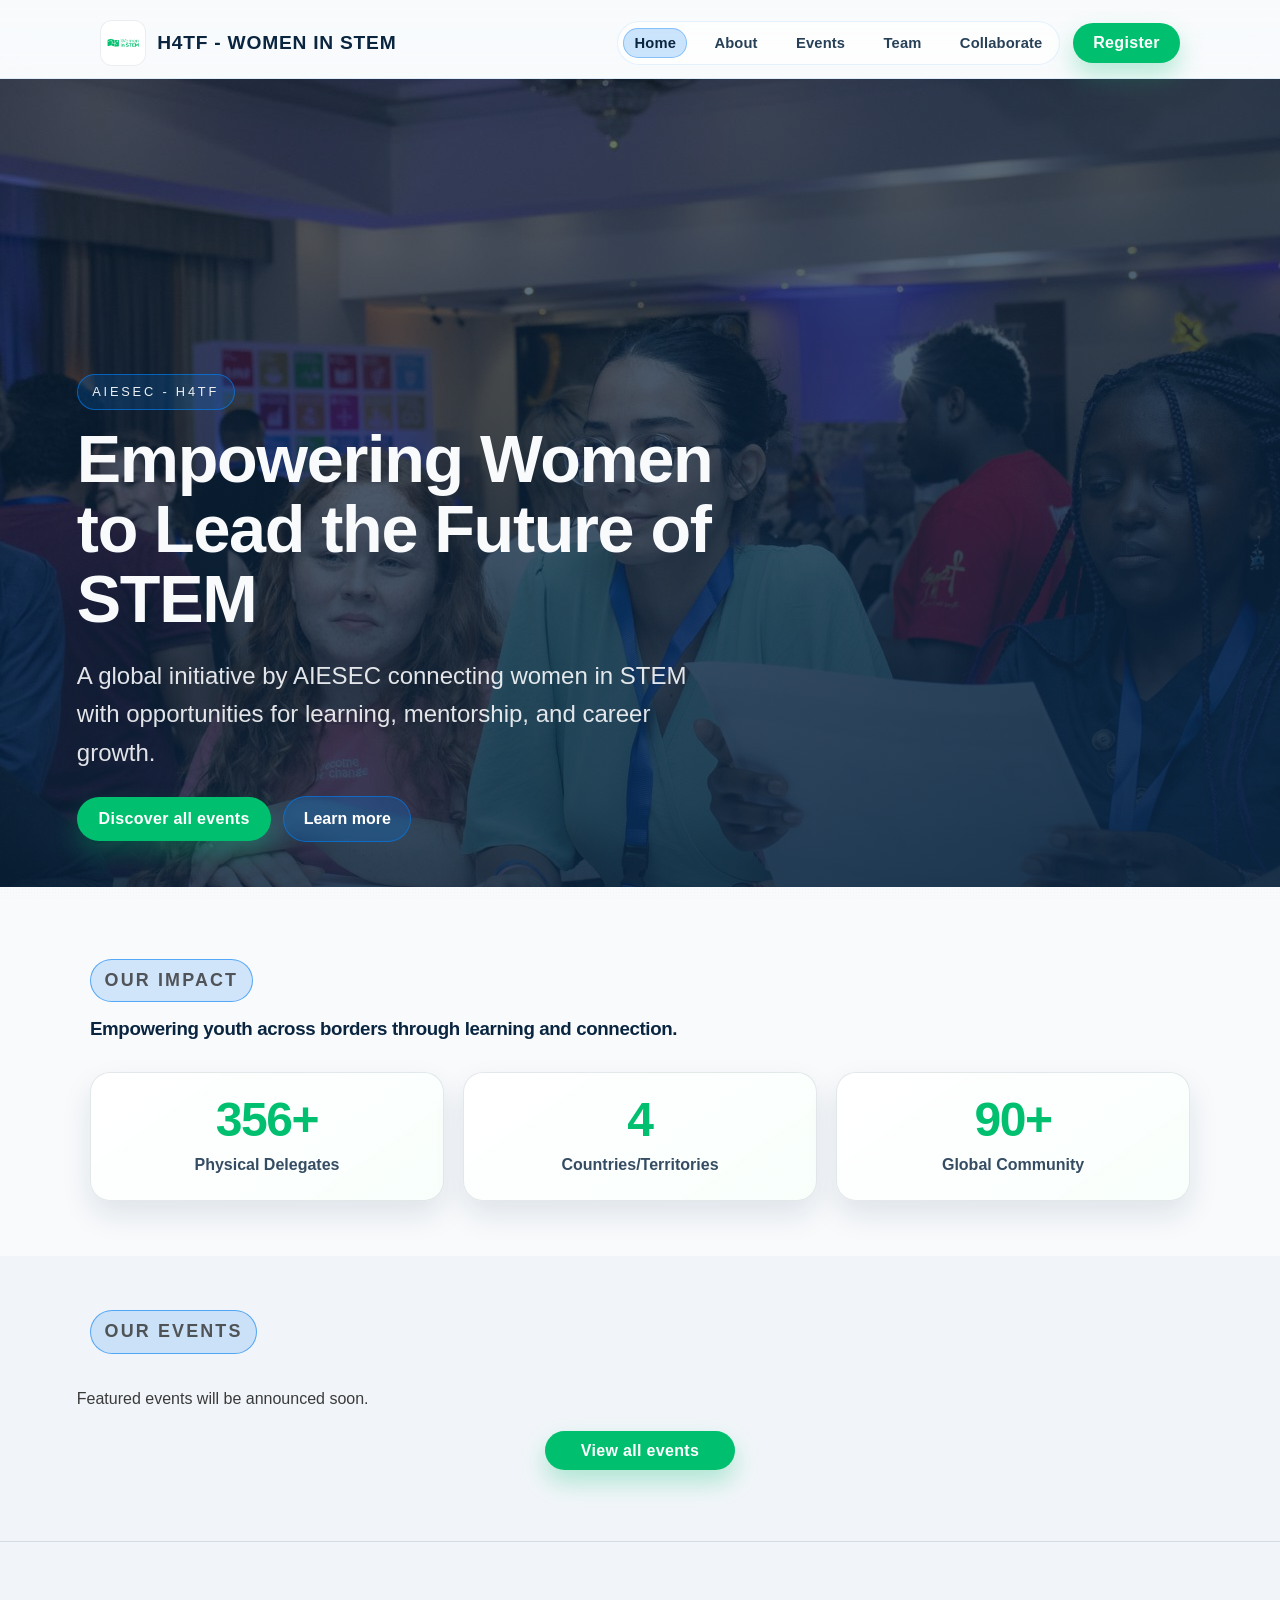
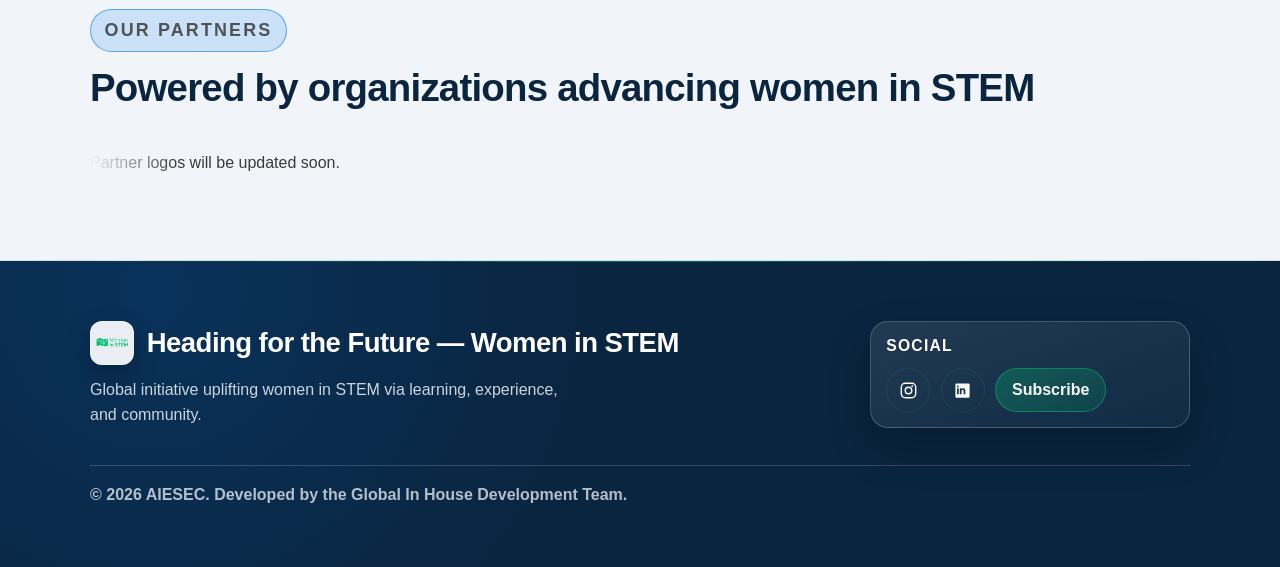
==== commit bc53b6b0: "Update site styling and footer social links across pages" ====
--- a/index.html
+++ b/index.html
@@ -116,7 +116,8 @@
     <div id="team" class="section-anchor" aria-hidden="true"></div>
     <section class="testimonials-section" id="testimonials-section" aria-labelledby="testimonials-title">
       <div class="registration-header">
-        <h2 id="testimonials-title">Digital Nuggets</h2>
+        <p id="testimonials-title" class="partners-eyebrow">Digital Nuggets</p>
+        <!-- <h2 id="testimonials-title">Digital Nuggets</h2> -->
         <p>Watch short insights and stories from the movement.</p>
       </div>
       <div class="testimonial-carousel" aria-label="Digital nuggets carousel">
@@ -157,7 +158,7 @@
               <li>
                 <a
                   class="footer-social-link"
-                  href="https://www.instagram.com"
+                  href="https://www.instagram.com/aiesecglobal?utm_source=ig_web_button_share_sheet&igsh=ZDNlZDc0MzIxNw=="
                   target="_blank"
                   rel="noopener"
                   aria-label="Instagram"
@@ -173,7 +174,7 @@
               <li>
                 <a
                   class="footer-social-link"
-                  href="https://www.linkedin.com"
+                  href="https://www.linkedin.com/company/aiesec/"
                   target="_blank"
                   rel="noopener"
                   aria-label="LinkedIn"
--- a/styles.css
+++ b/styles.css
@@ -1,11 +1,18 @@
 :root {
   color-scheme: light;
-  --bg-deep: #0a2540;
-  --bg-soft: #f8fafc;
-  --ink: #3a3a3a;
-  --accent: #14b8a6;
-  --accent-2: #2ec4b6;
-  --card: #f8fafc;
+  --color-primary-dark: #0A2540;
+  --color-primary-blue: #037EF3;
+  --color-product-green: #00C06F;
+  --color-bg-light: #F8FAFC;
+  --color-bg-alt: #F1F5F9;
+  --color-text-dark: #3A3A3A;
+  --color-white: #FFFFFF;
+  --bg-deep: #0A2540;
+  --bg-soft: #F8FAFC;
+  --ink: #3A3A3A;
+  --accent: #00C06F;
+  --accent-2: #037EF3;
+  --card: #FFFFFF;
   --shadow: rgba(10, 37, 64, 0.14);
   --radius: 22px;
   --transition: 0.25s ease;
@@ -26,7 +33,7 @@
   margin: 0;
   font-family: "Avenir Next", "Segoe UI", "Helvetica Neue", sans-serif;
   color: var(--ink);
-  background: radial-gradient(circle at top left, #f8fafc 0%, #f1f5fb 45%, #e2ebf7 100%);
+  background: #F8FAFC;
   min-height: 100vh;
   position: relative;
   overflow-x: hidden;
@@ -36,6 +43,7 @@
 
 html,
 body {
+  background-color: #F8FAFC;
   scroll-behavior: smooth;
   -webkit-user-select: none;
   -moz-user-select: none;
@@ -60,6 +68,7 @@
   padding: 1.25rem 6vw 0.75rem;
   background: linear-gradient(180deg, rgba(248, 250, 252, 0.98) 0%, rgba(248, 250, 252, 0.7) 100%);
   backdrop-filter: blur(12px);
+  border-bottom: 1px solid rgba(3, 126, 243, 0.1);
 }
 
 .nav-inner {
@@ -83,7 +92,7 @@
   height: 46px;
   border-radius: 12px;
   object-fit: contain;
-  background: #ffffff;
+  background: #FFFFFF;
   padding: 0.25rem;
   border: 1px solid rgba(10, 37, 64, 0.08);
 }
@@ -93,7 +102,7 @@
   font-weight: 700;
   letter-spacing: 0.04em;
   text-transform: uppercase;
-  color: var(--bg-deep);
+  color: #0A2540;
 }
 
 .nav-links {
@@ -103,7 +112,7 @@
   gap: clamp(0.4rem, 1.4vw, 1rem);
   padding: 0.35rem;
   border-radius: 999px;
-  border: 1px solid rgba(10, 37, 64, 0.1);
+  border: 1px solid rgba(3, 126, 243, 0.1);
   background: rgba(255, 255, 255, 0.7);
 }
 
@@ -119,14 +128,14 @@
 }
 
 .nav-links a:hover {
-  color: var(--bg-deep);
-  background: rgba(20, 184, 166, 0.12);
+  color: #0A2540;
+  background: rgba(3, 126, 243, 0.12);
 }
 
 .nav-links a[aria-current="page"] {
-  color: var(--bg-deep);
-  background: rgba(20, 184, 166, 0.2);
-  box-shadow: inset 0 0 0 1px rgba(20, 184, 166, 0.35);
+  color: #0A2540;
+  background: rgba(3, 126, 243, 0.2);
+  box-shadow: inset 0 0 0 1px rgba(3, 126, 243, 0.35);
 }
 
 .nav-menu {
@@ -180,20 +189,24 @@
   justify-content: center;
   padding: 0.6rem 1.2rem;
   border-radius: 999px;
-  background: var(--accent);
-  color: #ffffff;
+  background: #00C06F;
+  color: #FFFFFF;
   text-decoration: none;
   font-weight: 700;
   letter-spacing: 0.02em;
-  border: 1px solid rgba(20, 184, 166, 0.65);
-  box-shadow: 0 12px 24px rgba(20, 184, 166, 0.28);
+  border: 1px solid rgba(0, 192, 111, 0.65);
+  box-shadow: 0 12px 24px rgba(0, 192, 111, 0.28);
   transition: transform var(--transition), box-shadow var(--transition), background var(--transition);
 }
 
 .cta-button:hover {
   transform: translateY(-1px);
-  background: #0f9f8f;
-  box-shadow: 0 16px 30px rgba(20, 184, 166, 0.34);
+  background: #00C06F;
+  box-shadow: 0 16px 30px rgba(0, 192, 111, 0.34);
+}
+
+a {
+  color: #037EF3;
 }
 
 h1,
@@ -202,7 +215,7 @@
   font-family: "Avenir Next", "Segoe UI", "Helvetica Neue", sans-serif;
   letter-spacing: -0.02em;
   margin: 0 0 0.5rem;
-  color: var(--bg-deep);
+  color: #0A2540;
 }
 
 p {
@@ -230,7 +243,7 @@
 
 .hero-visual {
   border-radius: 0;
-  background: #eef4fb;
+  background: #F1F5F9;
   box-shadow: none;
   overflow: hidden;
   width: 100vw;
@@ -273,7 +286,7 @@
   padding: clamp(1.75rem, 5vw, 4rem);
   padding-top: clamp(2.8rem, 7vh, 5.5rem);
   padding-bottom: clamp(1.5rem, 5vh, 3.2rem);
-  color: #f8fafc;
+  color: #F8FAFC;
 }
 
 .hero-overlay::before {
@@ -300,7 +313,7 @@
 }
 
 .hero-overlay h1 {
-  color: #f8fafc;
+  color: #F8FAFC;
   font-size: clamp(2.2rem, 5.2vw, 4.4rem);
   line-height: 1.05;
   max-width: 26ch;
@@ -338,19 +351,19 @@
   min-height: 46px;
   padding: 0.74rem 1.2rem;
   border-radius: 999px;
-  color: #ffffff;
+  color: #FFFFFF;
   text-decoration: none;
   font-weight: 700;
-  border: 1px solid rgba(248, 250, 252, 0.5);
-  background: rgba(248, 250, 252, 0.1);
+  border: 1px solid rgba(3, 126, 243, 0.6);
+  background: rgba(3, 126, 243, 0.24);
   backdrop-filter: blur(2px);
   transition: transform var(--transition), background var(--transition), border-color var(--transition);
 }
 
 .hero-secondary:hover {
   transform: translateY(-1px);
-  background: rgba(248, 250, 252, 0.2);
-  border-color: rgba(248, 250, 252, 0.72);
+  background: rgba(3, 126, 243, 0.35);
+  border-color: rgba(3, 126, 243, 0.75);
 }
 
 .hero-eyebrow {
@@ -360,12 +373,13 @@
   width: fit-content;
   padding: 0.45rem 0.9rem;
   border-radius: 999px;
-  border: 1px solid rgba(46, 196, 182, 0.65);
-  background: rgba(46, 196, 182, 0.18);
+  border: 1px solid rgba(3, 126, 243, 0.65);
+  background: rgba(3, 126, 243, 0.18);
 }
 
 .impact-section {
   padding: clamp(2.8rem, 7vw, 4.5rem) 6vw clamp(2.4rem, 6vw, 3.4rem);
+  background: #F8FAFC;
 }
 
 .impact-header {
@@ -387,7 +401,7 @@
 
 .impact-card {
   border-radius: 20px;
-  background: linear-gradient(145deg, rgba(255, 255, 255, 0.94), rgba(239, 250, 248, 0.95));
+  background: linear-gradient(145deg, rgba(255, 255, 255, 0.94), rgba(248, 255, 251, 0.95));
   border: 1px solid rgba(10, 37, 64, 0.1);
   box-shadow: 0 14px 30px rgba(10, 37, 64, 0.1);
   padding: 1.4rem 1.2rem;
@@ -397,8 +411,8 @@
 
 .impact-card:hover {
   transform: translateY(-4px);
-  border-color: rgba(20, 184, 166, 0.45);
-  box-shadow: 0 20px 36px rgba(10, 37, 64, 0.15), 0 0 0 2px rgba(20, 184, 166, 0.16);
+  border-color: rgba(3, 126, 243, 0.45);
+  box-shadow: 0 20px 36px rgba(10, 37, 64, 0.15), 0 0 0 2px rgba(3, 126, 243, 0.16);
 }
 
 .impact-value {
@@ -411,7 +425,7 @@
 }
 
 .impact-value.is-counting {
-  color: var(--accent);
+  color: #00C06F;
   transform: translateY(-1px);
 }
 
@@ -424,6 +438,7 @@
 
 .featured-events-section {
   padding: clamp(2.2rem, 6vw, 3.4rem) 6vw clamp(2.8rem, 7vw, 4.4rem);
+  background: #F1F5F9;
 }
 
 .featured-events-header {
@@ -450,8 +465,8 @@
 
 .featured-event-card:hover {
   transform: translateY(-4px);
-  border-color: rgba(20, 184, 166, 0.45);
-  box-shadow: 0 22px 40px rgba(10, 37, 64, 0.18), 0 0 0 2px rgba(20, 184, 166, 0.16);
+  border-color: rgba(3, 126, 243, 0.45);
+  box-shadow: 0 22px 40px rgba(10, 37, 64, 0.18), 0 0 0 2px rgba(3, 126, 243, 0.16);
 }
 
 .featured-event-image {
@@ -466,7 +481,7 @@
   padding: 1.4rem 1.3rem 1.45rem;
   display: grid;
   gap: 0.55rem;
-  background: linear-gradient(160deg, rgba(206, 240, 231, 0.92), rgba(178, 227, 213, 0.95));
+  background: linear-gradient(160deg, rgba(204, 250, 240, 0.92), rgba(184, 245, 230, 0.95));
 }
 
 .featured-event-title {
@@ -500,11 +515,12 @@
 
 .registration-section {
   padding: clamp(3rem, 8vw, 5.5rem) 6vw clamp(4rem, 10vw, 6.5rem);
+  background: #F8FAFC;
 }
 
 .partners-section {
   padding: clamp(2.8rem, 7vw, 4.2rem) 6vw clamp(3rem, 8vw, 4.8rem);
-  background: rgba(255, 255, 255, 0.72);
+  background: #F1F5F9;
   border-top: 1px solid rgba(10, 37, 64, 0.12);
   border-bottom: 1px solid rgba(10, 37, 64, 0.12);
 }
@@ -518,8 +534,8 @@
   align-items: center;
   padding: 0.4rem 0.85rem;
   border-radius: 999px;
-  border: 1px solid rgba(46, 196, 182, 0.6);
-  background: rgba(46, 196, 182, 0.16);
+  border: 1px solid rgba(3, 126, 243, 0.6);
+  background: rgba(3, 126, 243, 0.16);
   color: rgba(10, 37, 64, 0.86);
   font-size: 0.78rem;
   font-weight: 700;
@@ -573,8 +589,8 @@
 
 .partner-marquee-item:hover {
   transform: translateY(-2px);
-  border-color: rgba(20, 184, 166, 0.4);
-  box-shadow: 0 14px 28px rgba(10, 37, 64, 0.12), 0 0 0 2px rgba(20, 184, 166, 0.16);
+  border-color: rgba(3, 126, 243, 0.4);
+  box-shadow: 0 14px 28px rgba(10, 37, 64, 0.12), 0 0 0 2px rgba(3, 126, 243, 0.16);
 }
 
 .partner-marquee-logo {
@@ -690,7 +706,7 @@
   border: 1px solid rgba(10, 37, 64, 0.12);
   box-shadow: 0 14px 28px rgba(10, 37, 64, 0.08);
   cursor: pointer;
-  outline: 0 solid rgba(20, 184, 166, 0);
+  outline: 0 solid rgba(3, 126, 243, 0);
   outline-offset: 4px;
   transition: transform var(--transition), box-shadow var(--transition), border-color var(--transition), outline-color var(--transition);
 }
@@ -712,9 +728,9 @@
 
 .registration-card:hover {
   transform: translateY(-4px);
-  border-color: rgba(20, 184, 166, 0.45);
-  outline-color: rgba(20, 184, 166, 0.35);
-  box-shadow: 0 20px 40px rgba(10, 37, 64, 0.18), 0 0 0 2px rgba(20, 184, 166, 0.25);
+  border-color: rgba(3, 126, 243, 0.45);
+  outline-color: rgba(3, 126, 243, 0.35);
+  box-shadow: 0 20px 40px rgba(10, 37, 64, 0.18), 0 0 0 2px rgba(3, 126, 243, 0.25);
 }
 
 .registration-card h3 {
@@ -729,6 +745,7 @@
 
 .country-pics-section {
   padding: 0 6vw clamp(4rem, 10vw, 6.5rem);
+  background: #F8FAFC;
 }
 
 .country-pics-grid {
@@ -750,8 +767,8 @@
 
 .country-pic-card:hover {
   transform: translateY(-4px);
-  border-color: rgba(20, 184, 166, 0.45);
-  box-shadow: 0 18px 36px rgba(10, 37, 64, 0.12), 0 0 0 2px rgba(20, 184, 166, 0.2);
+  border-color: rgba(3, 126, 243, 0.45);
+  box-shadow: 0 18px 36px rgba(10, 37, 64, 0.12), 0 0 0 2px rgba(3, 126, 243, 0.2);
 }
 
 .country-pic-card img {
@@ -764,14 +781,17 @@
 
 .testimonials-section {
   padding: 0 6vw clamp(4rem, 10vw, 6.5rem);
+  background: #F8FAFC;
+}
+
+.testimonials-section .registration-header {
+  padding-top: 1.8rem;
 }
 
 .site-footer {
   padding: clamp(2.4rem, 6vw, 3.7rem) 6vw;
-  background:
-    radial-gradient(circle at 90% 18%, rgba(123, 230, 218, 0.2) 0%, rgba(123, 230, 218, 0) 34%),
-    linear-gradient(150deg, #051626 0%, #0a2540 48%, #15486f 100%);
-  color: #f8fafc;
+  background: #0A2540;
+  color: #F8FAFC;
   position: relative;
   overflow: hidden;
 }
@@ -780,7 +800,7 @@
   content: "";
   position: absolute;
   inset: 0;
-  background: radial-gradient(circle at 12% 10%, rgba(46, 196, 182, 0.2) 0%, rgba(46, 196, 182, 0) 38%);
+  background: radial-gradient(circle at 12% 10%, rgba(3, 126, 243, 0.15) 0%, rgba(3, 126, 243, 0) 38%);
   pointer-events: none;
 }
 
@@ -791,7 +811,7 @@
   right: 0;
   top: 0;
   height: 1px;
-  background: linear-gradient(90deg, rgba(123, 230, 218, 0) 0%, rgba(123, 230, 218, 0.75) 50%, rgba(123, 230, 218, 0) 100%);
+  background: linear-gradient(90deg, rgba(0, 192, 111, 0) 0%, rgba(0, 192, 111, 0.5) 50%, rgba(0, 192, 111, 0) 100%);
 }
 
 .footer-inner {
@@ -907,7 +927,7 @@
 .footer-links a,
 .footer-link-button,
 .footer-contact a {
-  color: #7be6da;
+  color: #F8FAFC;
   font: inherit;
   background: transparent;
   border: 0;
@@ -928,9 +948,9 @@
   width: 44px;
   height: 44px;
   border-radius: 999px;
-  border: 1px solid rgba(123, 230, 218, 0.45);
-  background: rgba(123, 230, 218, 0.12);
-  box-shadow: inset 0 0 0 1px rgba(123, 230, 218, 0.12);
+  border: 1px solid rgba(0, 192, 111, 0.45);
+  background: rgba(0, 192, 111, 0.12);
+  box-shadow: inset 0 0 0 1px rgba(0, 192, 111, 0.12);
 }
 
 .footer-social-icon {
@@ -954,15 +974,15 @@
   width: auto;
   padding: 0.62rem 1rem;
   border-radius: 999px;
-  border: 1px solid rgba(123, 230, 218, 0.48);
-  background: linear-gradient(140deg, rgba(123, 230, 218, 0.28), rgba(123, 230, 218, 0.14));
+  border: 1px solid rgba(0, 192, 111, 0.48);
+  background: linear-gradient(140deg, rgba(0, 192, 111, 0.28), rgba(0, 192, 111, 0.14));
 }
 
 .footer-links a:hover,
 .footer-link-button:hover,
 .footer-contact a:hover {
-  color: #c1fff8;
-  text-shadow: 0 0 12px rgba(20, 184, 166, 0.4);
+  color: #00C06F;
+  text-shadow: 0 0 12px rgba(0, 192, 111, 0.35);
 }
 
 .footer-social-link:hover {
@@ -1122,7 +1142,7 @@
 }
 
 .carousel-dot.is-active {
-  background: var(--accent);
+  background: #00C06F;
 }
 
 .venue-modal {
@@ -1288,8 +1308,8 @@
 
 .newsletter-input:focus-visible {
   outline: none;
-  border-color: rgba(20, 184, 166, 0.8);
-  box-shadow: 0 0 0 3px rgba(20, 184, 166, 0.18);
+  border-color: rgba(3, 126, 243, 0.8);
+  box-shadow: 0 0 0 3px rgba(3, 126, 243, 0.18);
 }
 
 .newsletter-status {
@@ -1299,11 +1319,11 @@
 }
 
 .newsletter-status.is-success {
-  color: #0f766e;
+  color: #00C06F;
 }
 
 .newsletter-status.is-error {
-  color: #b91c1c;
+  color: #037EF3;
 }
 
 .newsletter-actions {
@@ -1811,9 +1831,57 @@
 }
 
 .about-main {
-  width: min(1120px, 92vw);
-  margin: 0 auto;
+  width: 100%;
+  max-width: none;
+  margin: 0;
   padding: clamp(2rem, 5vw, 3.2rem) 0 clamp(3rem, 7vw, 4.5rem);
+}
+
+.about-page .about-hero {
+  background-color: #F8FAFC;
+}
+
+.about-page .phases-section {
+  background-color: #F1F5F9;
+}
+
+.about-page .experience-section {
+  background-color: #F8FAFC;
+}
+
+.about-page .about-hero,
+.about-page .phases-section,
+.about-page .experience-section {
+  padding-top: clamp(1.25rem, 2vw, 1.75rem);
+  padding-bottom: clamp(1.25rem, 2vw, 1.75rem);
+  margin-top: 1rem;
+  margin-bottom: 1rem;
+  padding-left: 0;
+  padding-right: 0;
+  width: 100%;
+  box-sizing: border-box;
+}
+
+.about-page .about-hero .collaborate-hero,
+.about-page .phases-header,
+.about-page .phases-grid,
+.about-page .experience-header,
+.about-page .experience-grid {
+  width: min(66vw, 820px);
+  margin-left: auto;
+  margin-right: auto;
+}
+
+.about-page .about-hero .collaborate-hero {
+  width: min(58vw, 760px);
+  display: grid;
+  gap: 0.8rem;
+}
+
+.about-page .about-hero .partners-eyebrow {
+  justify-self: start;
+  align-self: start;
+  margin: 0 0 0.45rem;
 }
 
 .about-main .partners-eyebrow {
@@ -1824,49 +1892,43 @@
 }
 
 .about-hero {
-  min-height: clamp(320px, 50vh, 480px);
-  display: grid;
-  align-content: center;
-  gap: 1rem;
+  min-height: 0;
+  display: block;
   padding: clamp(1.4rem, 3.5vw, 2.5rem);
-  border-radius: 28px;
-  border: 1px solid rgba(10, 37, 64, 0.14);
-  background:
-    radial-gradient(circle at 88% 10%, rgba(20, 184, 166, 0.24) 0%, rgba(20, 184, 166, 0) 34%),
-    linear-gradient(136deg, rgba(255, 255, 255, 0.97) 0%, rgba(238, 250, 248, 0.92) 48%, rgba(230, 243, 255, 0.92) 100%);
-  box-shadow: 0 24px 48px rgba(10, 37, 64, 0.12);
+  background: #F8FAFC;
 }
 
 .about-hero h1 {
   margin: 0;
-  max-width: 22ch;
-  font-size: clamp(2rem, 3.7vw, 3rem);
-  line-height: 1.1;
+  max-width: 28ch;
+  font-size: clamp(1.7rem, 3vw, 2.25rem);
+  line-height: 1.18;
   color: var(--bg-deep);
 }
 
 .about-hero-copy {
-  max-width: 74ch;
+  max-width: 60ch;
   display: grid;
   gap: 0.55rem;
 }
 
 .about-hero-lead {
   margin: 0;
-  max-width: 66ch;
-  color: rgba(10, 37, 64, 0.9);
-  font-size: clamp(1.08rem, 1.7vw, 1.22rem);
-  line-height: 1.66;
+  max-width: 58ch;
+  color: rgba(10, 37, 64, 0.8);
+  font-size: clamp(0.98rem, 1.45vw, 1.08rem);
+  line-height: 1.65;
 }
 
 .about-hero-copy p {
   margin: 0;
-  color: rgba(10, 37, 64, 0.82);
-  line-height: 1.6;
+  color: rgba(10, 37, 64, 0.74);
+  line-height: 1.62;
+  font-size: 0.98rem;
 }
 
 .about-hero-tags {
-  margin-top: 0.25rem;
+  margin-top: 0.35rem;
   display: flex;
   flex-wrap: wrap;
   gap: 0.5rem;
@@ -1912,7 +1974,7 @@
   isolation: isolate;
   border-radius: 18px;
   border: 1px solid rgba(10, 37, 64, 0.14);
-  background: linear-gradient(150deg, rgba(255, 255, 255, 0.96), rgba(234, 248, 245, 0.92));
+  background: #F8FAFC;
   box-shadow: 0 16px 34px rgba(10, 37, 64, 0.11);
   padding: 1.05rem;
   display: grid;
@@ -1921,16 +1983,8 @@
   transition: transform var(--transition), box-shadow var(--transition), border-color var(--transition);
 }
 
-.phase-card:nth-child(1) {
-  background: linear-gradient(150deg, rgba(245, 252, 250, 0.97), rgba(230, 247, 243, 0.9));
-}
-
-.phase-card:nth-child(2) {
-  background: linear-gradient(150deg, rgba(245, 249, 255, 0.97), rgba(226, 239, 255, 0.9));
-}
-
-.phase-card:nth-child(3) {
-  background: linear-gradient(150deg, rgba(255, 249, 242, 0.97), rgba(255, 239, 224, 0.9));
+.phase-card:nth-child(even) {
+  background: #F1F5F9;
 }
 
 .phase-card::before {
@@ -1940,34 +1994,26 @@
   right: 0;
   top: 0;
   height: 4px;
-  background: linear-gradient(90deg, rgba(20, 184, 166, 0.9), rgba(10, 37, 64, 0.86));
+  background: #00C06F;
   z-index: -1;
 }
 
-.phase-card:nth-child(2)::before {
-  background: linear-gradient(90deg, rgba(45, 126, 255, 0.9), rgba(10, 37, 64, 0.86));
-}
-
-.phase-card:nth-child(3)::before {
-  background: linear-gradient(90deg, rgba(245, 158, 11, 0.92), rgba(180, 83, 9, 0.86));
-}
-
 .phase-card::after {
-  content: "";
+  content: none;
   position: absolute;
   width: 130px;
   height: 130px;
   right: -52px;
   top: -52px;
   border-radius: 999px;
-  background: radial-gradient(circle, rgba(46, 196, 182, 0.22) 0%, rgba(46, 196, 182, 0) 72%);
+  background: none;
   z-index: -1;
 }
 
 .phase-card:hover {
   transform: translateY(-4px);
-  border-color: rgba(20, 184, 166, 0.45);
-  box-shadow: 0 24px 42px rgba(10, 37, 64, 0.17), 0 0 0 2px rgba(20, 184, 166, 0.14);
+  border-color: rgba(3, 126, 243, 0.45);
+  box-shadow: 0 24px 42px rgba(10, 37, 64, 0.17), 0 0 0 2px rgba(3, 126, 243, 0.14);
 }
 
 .phase-icon {
@@ -2013,7 +2059,7 @@
 .experience-card {
   border-radius: 18px;
   border: 1px solid rgba(10, 37, 64, 0.13);
-  background: linear-gradient(155deg, rgba(248, 250, 252, 0.98), rgba(235, 245, 255, 0.92));
+  background: #F8FAFC;
   box-shadow: 0 14px 30px rgba(10, 37, 64, 0.1);
   padding: 1rem;
   display: grid;
@@ -2021,22 +2067,14 @@
   transition: transform var(--transition), box-shadow var(--transition), border-color var(--transition);
 }
 
-.experience-card:nth-child(1) {
-  background: linear-gradient(155deg, rgba(248, 250, 252, 0.98), rgba(235, 245, 255, 0.92));
-}
-
-.experience-card:nth-child(2) {
-  background: linear-gradient(155deg, rgba(245, 252, 250, 0.98), rgba(231, 248, 242, 0.92));
-}
-
-.experience-card:nth-child(3) {
-  background: linear-gradient(155deg, rgba(255, 249, 242, 0.98), rgba(255, 241, 228, 0.92));
+.experience-card:nth-child(even) {
+  background: #F1F5F9;
 }
 
 .experience-card:hover {
   transform: translateY(-3px);
-  border-color: rgba(20, 184, 166, 0.38);
-  box-shadow: 0 20px 36px rgba(10, 37, 64, 0.14), 0 0 0 2px rgba(20, 184, 166, 0.12);
+  border-color: rgba(3, 126, 243, 0.38);
+  box-shadow: 0 20px 36px rgba(10, 37, 64, 0.14), 0 0 0 2px rgba(3, 126, 243, 0.12);
 }
 
 .experience-card h3 {
@@ -2056,15 +2094,42 @@
     width: 100%;
     max-width: none;
     padding-top: 1.35rem;
-    padding-left: 1rem;
-    padding-right: 1rem;
+    padding-left: 0;
+    padding-right: 0;
+  }
+
+  .about-page .about-hero,
+  .about-page .phases-section,
+  .about-page .experience-section {
+    margin-top: 0.7rem;
+    margin-bottom: 0.7rem;
+    padding-top: 0.7rem;
+    padding-bottom: 0.7rem;
+    padding-left: 0.7rem;
+    padding-right: 0.7rem;
+  }
+
+  .about-page .about-hero .collaborate-hero,
+  .about-page .phases-header,
+  .about-page .phases-grid,
+  .about-page .experience-header,
+  .about-page .experience-grid,
+  .about-page .about-hero .about-hero-copy,
+  .about-page .about-hero .about-hero-tags {
+    width: 100%;
   }
 
   .about-hero {
     min-height: 0;
-    border-radius: 18px;
-    padding: 1.05rem;
+    border-radius: 14px;
+    padding: 0.7rem;
     gap: 0.8rem;
+  }
+
+  .about-page .about-hero .collaborate-hero {
+    margin: 0;
+    padding: 0.75rem;
+    border-radius: 14px;
   }
 
   .about-hero h1 {
@@ -2110,8 +2175,9 @@
 }
 
 .events-main {
-  width: min(1120px, 92vw);
-  margin: 0 auto;
+  width: 100%;
+  max-width: none;
+  margin: 0;
   padding: clamp(2rem, 5vw, 3.2rem) 0 clamp(3rem, 7vw, 4.5rem);
 }
 
@@ -2124,7 +2190,7 @@
   border-radius: 24px;
   border: 1px solid rgba(10, 37, 64, 0.16);
   background:
-    radial-gradient(circle at 84% 10%, rgba(46, 196, 182, 0.24) 0%, rgba(46, 196, 182, 0) 38%),
+    radial-gradient(circle at 84% 10%, rgba(3, 126, 243, 0.24) 0%, rgba(3, 126, 243, 0) 38%),
     linear-gradient(130deg, rgba(255, 255, 255, 0.95), rgba(232, 246, 255, 0.9));
   box-shadow: 0 24px 50px rgba(10, 37, 64, 0.14);
 }
@@ -2138,6 +2204,35 @@
 
 .events-section {
   margin-top: 1.8rem;
+  margin-bottom: 1.8rem;
+  padding-top: 1.35rem;
+  padding-bottom: 1.35rem;
+  width: 100%;
+  box-sizing: border-box;
+}
+
+.events-section + .events-section {
+  margin-top: 4.5rem;
+}
+
+.events-section-header,
+.events-grid {
+  width: min(66vw, 980px);
+  margin-left: auto;
+  margin-right: auto;
+}
+
+.events-page .events-section:nth-of-type(odd) {
+  background-color: #FFFFFF;
+}
+
+.events-page .events-section:nth-of-type(even) {
+  background-color: #F1F5F9;
+}
+
+/* Ensure Upcoming Events section explicitly uses dark gray */
+.events-page > .events-section:nth-of-type(2) {
+  background-color: #F1F5F9 !important;
 }
 
 .events-section-header h2 {
@@ -2170,8 +2265,8 @@
 
 .event-card:hover {
   transform: translateY(-4px);
-  border-color: rgba(20, 184, 166, 0.42);
-  box-shadow: 0 22px 38px rgba(10, 37, 64, 0.16), 0 0 0 2px rgba(20, 184, 166, 0.12);
+  border-color: rgba(3, 126, 243, 0.42);
+  box-shadow: 0 22px 38px rgba(10, 37, 64, 0.16), 0 0 0 2px rgba(3, 126, 243, 0.12);
 }
 
 .event-card-image {
@@ -2243,6 +2338,11 @@
     padding-right: 1rem;
   }
 
+  .events-section-header,
+  .events-grid {
+    width: 100%;
+  }
+
   .events-hero {
     min-height: 0;
     border-radius: 18px;
@@ -2269,6 +2369,10 @@
   width: min(1120px, 92vw);
   margin: 0 auto;
   padding: clamp(2rem, 5vw, 3.2rem) 0 clamp(3rem, 7vw, 4.5rem);
+}
+
+.team-page .team-main {
+  background-color: #F8FAFC;
 }
 
 .team-hero {
@@ -2280,7 +2384,7 @@
   border-radius: 24px;
   border: 1px solid rgba(10, 37, 64, 0.16);
   background:
-    radial-gradient(circle at 86% 10%, rgba(46, 196, 182, 0.23) 0%, rgba(46, 196, 182, 0) 36%),
+    radial-gradient(circle at 86% 10%, rgba(3, 126, 243, 0.23) 0%, rgba(3, 126, 243, 0) 36%),
     linear-gradient(130deg, rgba(255, 255, 255, 0.95), rgba(230, 246, 255, 0.9));
   box-shadow: 0 24px 50px rgba(10, 37, 64, 0.13);
 }
@@ -2311,8 +2415,8 @@
 
 .team-card:hover {
   transform: translateY(-4px);
-  border-color: rgba(20, 184, 166, 0.42);
-  box-shadow: 0 24px 40px rgba(10, 37, 64, 0.16), 0 0 0 2px rgba(20, 184, 166, 0.12);
+  border-color: rgba(3, 126, 243, 0.42);
+  box-shadow: 0 24px 40px rgba(10, 37, 64, 0.16), 0 0 0 2px rgba(3, 126, 243, 0.12);
 }
 
 .team-header {
@@ -2329,7 +2433,7 @@
   object-fit: cover;
   display: block;
   background: rgba(10, 37, 64, 0.08);
-  border: 3px solid rgba(20, 184, 166, 0.2);
+  border: 3px solid rgba(3, 126, 243, 0.2);
   box-shadow: 0 8px 20px rgba(10, 37, 64, 0.12);
 }
 
@@ -2374,7 +2478,7 @@
 }
 
 .team-action:hover {
-  color: #0f9f8f;
+  color: #00C06F;
 }
 
 @media (max-width: 900px) {
@@ -2405,8 +2509,9 @@
 }
 
 .collaborate-main {
-  width: min(1120px, 92vw);
-  margin: 0 auto;
+  width: 100%;
+  max-width: none;
+  margin: 0;
   padding: clamp(2rem, 5vw, 3.2rem) 0 clamp(3rem, 7vw, 4.5rem);
 }
 
@@ -2418,16 +2523,27 @@
 }
 
 .collaborate-hero {
+  width: min(1120px, 92vw);
+  margin-top: 1.8rem;
+  margin-bottom: 1.8rem;
+  margin-left: auto;
+  margin-right: auto;
   padding: clamp(1.25rem, 3.6vw, 2.35rem);
   border-radius: 26px;
   border: 1px solid rgba(10, 37, 64, 0.14);
-  background:
-    radial-gradient(circle at 88% 10%, rgba(20, 184, 166, 0.24) 0%, rgba(20, 184, 166, 0) 36%),
-    linear-gradient(135deg, rgba(255, 255, 255, 0.97), rgba(232, 248, 244, 0.92));
+  background: #F8FAFC;
   box-shadow: 0 24px 52px rgba(10, 37, 64, 0.14);
   display: grid;
   gap: 1rem;
   align-content: start;
+}
+
+.collab-cards-grid,
+.collaborate-form,
+.collaborate-section-header {
+  width: min(66vw, 980px);
+  margin-left: auto;
+  margin-right: auto;
 }
 
 .collaborate-hero-layout {
@@ -2496,7 +2612,34 @@
 
 .collaborate-section,
 .collaborate-form-section {
-  margin-top: 1.65rem;
+  width: 100%;
+  box-sizing: border-box;
+  margin-top: 1.8rem;
+  margin-bottom: 1.8rem;
+  padding-top: 1.35rem;
+  padding-bottom: 1.35rem;
+}
+
+.collaborate-section + .collaborate-section,
+.collaborate-section + .collaborate-form-section,
+.collaborate-form-section + .collaborate-section {
+  margin-top: 4.5rem;
+}
+
+.collaborate-page .collaborate-hero {
+  background-color: #F1F5F9;
+}
+
+.collaborate-page .collaborate-section:nth-of-type(1) {
+  background-color: #FFFFFF;
+}
+
+.collaborate-page .collaborate-section:nth-of-type(2) {
+  background-color: #F1F5F9;
+}
+
+.collaborate-page .collaborate-form-section {
+  background-color: #FFFFFF;
 }
 
 .collaborate-section-header h2 {
@@ -2581,8 +2724,8 @@
 
 .collaborate-input:focus-visible {
   outline: none;
-  border-color: rgba(20, 184, 166, 0.8);
-  box-shadow: 0 0 0 3px rgba(20, 184, 166, 0.18);
+  border-color: rgba(3, 126, 243, 0.8);
+  box-shadow: 0 0 0 3px rgba(3, 126, 243, 0.18);
 }
 
 .collaborate-textarea {
@@ -2597,11 +2740,11 @@
 }
 
 .collaborate-status.is-success {
-  color: #0f766e;
+  color: #00C06F;
 }
 
 .collaborate-status.is-error {
-  color: #b91c1c;
+  color: #037EF3;
 }
 
 .collaborate-actions {
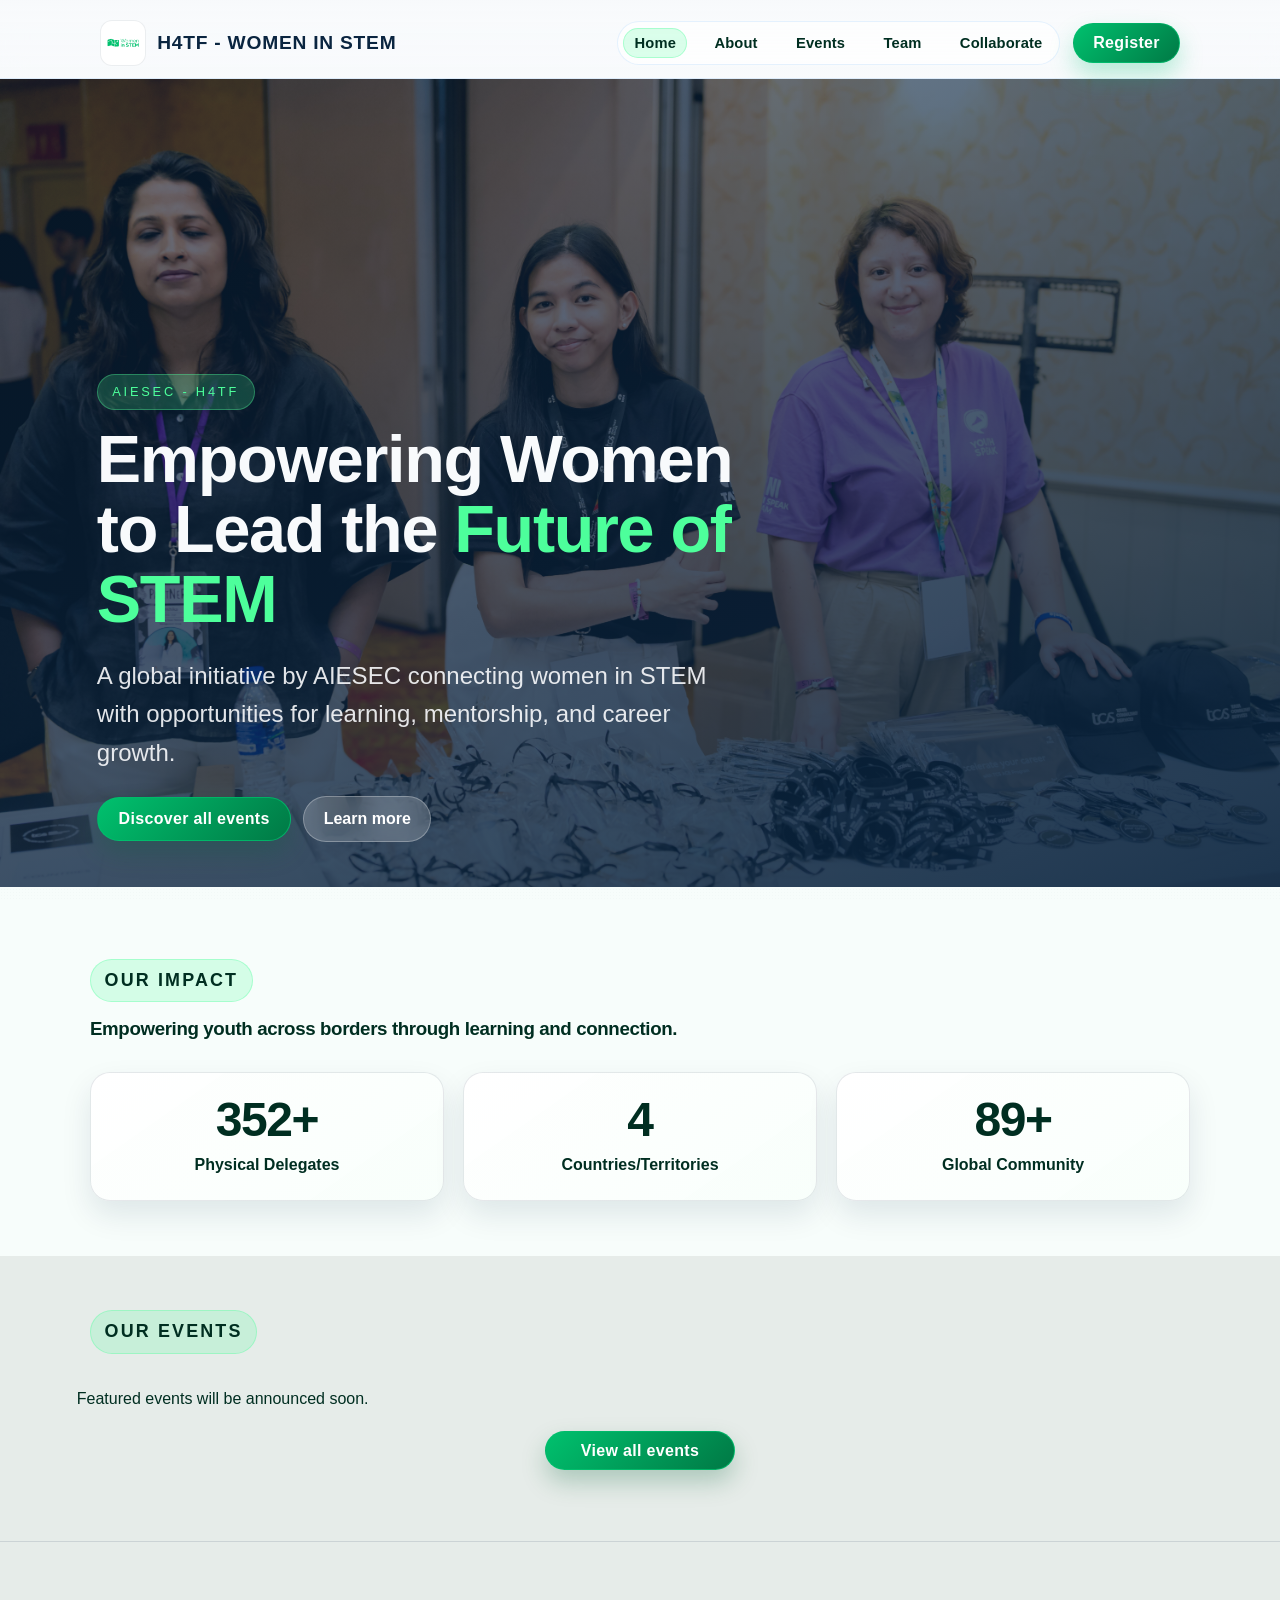
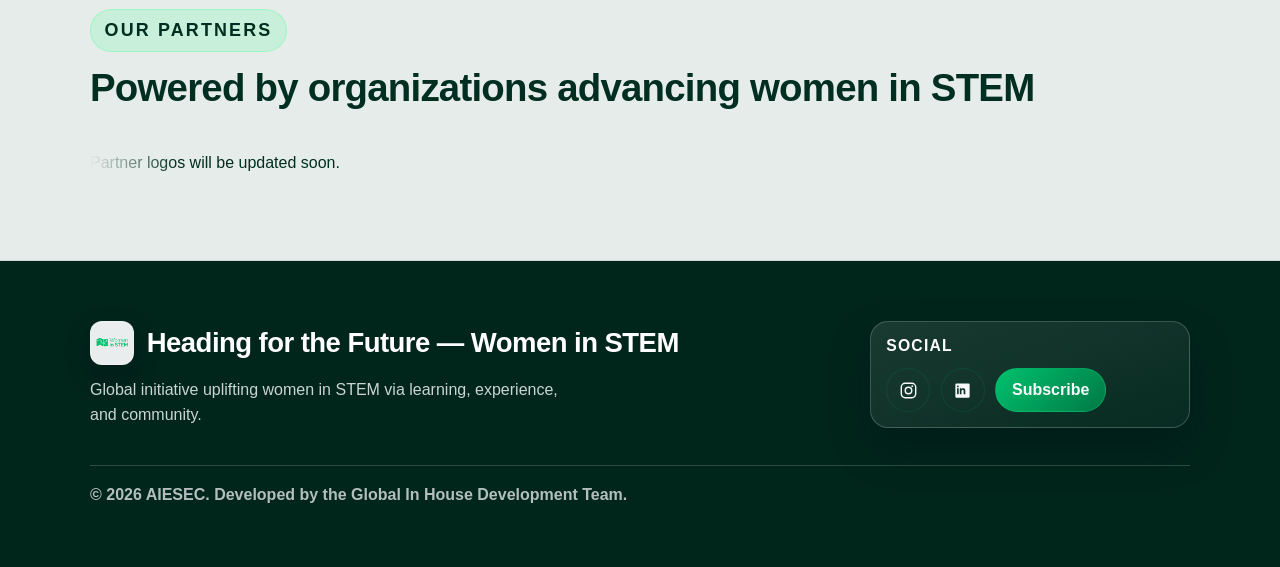
==== commit 04b2c3a7: "Update hero assets, newsletter behavior, events cards, and register links" ====
--- a/index.html
+++ b/index.html
@@ -35,7 +35,7 @@
             <a href="team.html">Team</a>
             <a href="collaborate.html">Collaborate</a>
           </div>
-          <a class="cta-button nav-register" data-register-link href="https://docs.google.com/forms/d/e/1FAIpQLSectYAdjAU05va9eshykh6h8LgGKeG7d-Hm190bpSbz3l7EJQ/viewform" target="_blank" rel="noopener">Register</a>
+          <a class="cta-button nav-register" data-register-link href="https://form.typeform.com/to/kkuhy7ob" target="_blank" rel="noopener">Register</a>
         </div>
       </div>
     </nav>
@@ -48,7 +48,7 @@
         <div class="hero-overlay">
           <div class="hero-content">
             <p class="hero-eyebrow">AIESEC - H4TF</p>
-            <h1>Empowering Women to Lead the Future of STEM</h1>
+            <h1>Empowering Women to Lead the <span class="hero-highlight">Future of STEM</span></h1>
             <p class="hero-subhead">
               A global initiative by AIESEC connecting women in STEM with opportunities for
               learning, mentorship, and career growth.
@@ -208,7 +208,7 @@
           <div class="venue-title-row">
             <h3 id="venue-title">Country</h3>
             <div class="venue-actions">
-              <a class="cta-button" data-register-link href="https://docs.google.com/forms/d/e/1FAIpQLSectYAdjAU05va9eshykh6h8LgGKeG7d-Hm190bpSbz3l7EJQ/viewform" target="_blank" rel="noopener">Register</a>
+              <a class="cta-button" data-register-link href="https://form.typeform.com/to/kkuhy7ob" target="_blank" rel="noopener">Register</a>
               <button class="venue-close" type="button" data-close-modal aria-label="Close">
                 Close
               </button>
--- a/styles.css
+++ b/styles.css
@@ -1,23 +1,31 @@
 :root {
   color-scheme: light;
-  --color-primary-dark: #0A2540;
-  --color-primary-blue: #037EF3;
-  --color-product-green: #00C06F;
-  --color-bg-light: #F8FAFC;
-  --color-bg-alt: #F1F5F9;
-  --color-text-dark: #3A3A3A;
-  --color-white: #FFFFFF;
   --bg-deep: #0A2540;
   --bg-soft: #F8FAFC;
   --ink: #3A3A3A;
   --accent: #00C06F;
-  --accent-2: #037EF3;
   --card: #FFFFFF;
   --shadow: rgba(10, 37, 64, 0.14);
   --radius: 22px;
   --transition: 0.25s ease;
   --nav-height-desktop: 92px;
   --nav-height-mobile: 168px;
+
+
+  --primary-400: #4DFF9B;
+  --primary-500: #00C16E;
+  --primary-700: #007945;
+
+  --mint-50:  #F7FDFB;
+  --mint-100: #E6F9F1;
+  --mint-200: #D1F1E3;
+  --mint-300: #BDE9D5;
+  --mint-400: #A4E1C6;
+  --mint-500: #89D4B0;
+
+  --forest-100: #E6ECE9;
+  --forest-700: #002E21;
+  --forest-800: #00251B;
 }
 
 * {
@@ -117,7 +125,7 @@
 }
 
 .nav-links a {
-  color: rgba(10, 37, 64, 0.88);
+  color: var(--forest-700);
   text-decoration: none;
   font-weight: 600;
   font-size: 0.92rem;
@@ -128,14 +136,14 @@
 }
 
 .nav-links a:hover {
-  color: #0A2540;
-  background: rgba(3, 126, 243, 0.12);
+  color: var(--forest-700);
+  background: rgba(77, 255, 155, 0.12);
 }
 
 .nav-links a[aria-current="page"] {
-  color: #0A2540;
-  background: rgba(3, 126, 243, 0.2);
-  box-shadow: inset 0 0 0 1px rgba(3, 126, 243, 0.35);
+  color: var(--forest-700);
+  background: rgba(77, 255, 155, 0.2);
+  box-shadow: inset 0 0 0 1px rgba(77, 255, 155, 0.35);
 }
 
 .nav-menu {
@@ -181,6 +189,14 @@
 
 .nav-register {
   white-space: nowrap;
+  background: linear-gradient(135deg, var(--primary-500), var(--primary-700));
+  border-color: rgba(0, 193, 110, 0.75);
+  box-shadow: 0 12px 24px rgba(0, 97, 52, 0.25);
+}
+
+.nav-register:hover {
+  background: linear-gradient(135deg, var(--primary-500), var(--primary-700));
+  box-shadow: 0 16px 30px rgba(0, 97, 52, 0.32);
 }
 
 .cta-button {
@@ -189,7 +205,7 @@
   justify-content: center;
   padding: 0.6rem 1.2rem;
   border-radius: 999px;
-  background: #00C06F;
+  background: linear-gradient(135deg, var(--primary-500), var(--primary-700));
   color: #FFFFFF;
   text-decoration: none;
   font-weight: 700;
@@ -305,6 +321,7 @@
 .hero-content {
   position: absolute;
   left: clamp(1.75rem, 6vw, 5rem);
+  margin-left: clamp(0.5rem, 1.6vw, 1.25rem);
   bottom: clamp(1.4rem, 5vh, 4rem);
   display: flex;
   flex-direction: column;
@@ -317,6 +334,10 @@
   font-size: clamp(2.2rem, 5.2vw, 4.4rem);
   line-height: 1.05;
   max-width: 26ch;
+}
+
+.hero-highlight {
+  color: var(--primary-400);
 }
 
 .hero-eyebrow {
@@ -342,6 +363,14 @@
 
 .hero-actions .cta-button {
   padding: 0.78rem 1.3rem;
+  background: linear-gradient(135deg, var(--primary-500), var(--primary-700));
+  border-color: rgba(0, 193, 110, 0.75);
+  box-shadow: 0 12px 24px rgba(0, 97, 52, 0.25);
+}
+
+.hero-actions .cta-button:hover {
+  background: linear-gradient(135deg, var(--primary-500), var(--primary-700));
+  box-shadow: 0 16px 30px rgba(0, 97, 52, 0.32);
 }
 
 .hero-secondary {
@@ -354,16 +383,18 @@
   color: #FFFFFF;
   text-decoration: none;
   font-weight: 700;
-  border: 1px solid rgba(3, 126, 243, 0.6);
-  background: rgba(3, 126, 243, 0.24);
-  backdrop-filter: blur(2px);
-  transition: transform var(--transition), background var(--transition), border-color var(--transition);
+  border: 1px solid rgba(255, 255, 255, 0.28);
+  background: rgba(255, 255, 255, 0.2);
+  backdrop-filter: blur(10px);
+  -webkit-backdrop-filter: blur(10px);
+  transition: transform var(--transition), background var(--transition), border-color var(--transition), box-shadow var(--transition);
 }
 
 .hero-secondary:hover {
   transform: translateY(-1px);
-  background: rgba(3, 126, 243, 0.35);
-  border-color: rgba(3, 126, 243, 0.75);
+  background: rgba(255, 255, 255, 0.28);
+  border-color: rgba(255, 255, 255, 0.38);
+  box-shadow: 0 10px 22px rgba(10, 37, 64, 0.14);
 }
 
 .hero-eyebrow {
@@ -373,17 +404,24 @@
   width: fit-content;
   padding: 0.45rem 0.9rem;
   border-radius: 999px;
-  border: 1px solid rgba(3, 126, 243, 0.65);
-  background: rgba(3, 126, 243, 0.18);
+  border: 1px solid rgba(77, 255, 155, 0.35);
+  background: rgba(77, 255, 155, 0.2);
+  color: var(--primary-400);
 }
 
 .impact-section {
   padding: clamp(2.8rem, 7vw, 4.5rem) 6vw clamp(2.4rem, 6vw, 3.4rem);
-  background: #F8FAFC;
+  background: var(--mint-50);
 }
 
 .impact-header {
   margin-bottom: 1.3rem;
+}
+
+.impact-header .partners-eyebrow {
+  color: var(--forest-700);
+  background: rgba(77, 255, 155, 0.2);
+  border-color: rgba(77, 255, 155, 0.35);
 }
 
 .impact-header h3,
@@ -411,8 +449,8 @@
 
 .impact-card:hover {
   transform: translateY(-4px);
-  border-color: rgba(3, 126, 243, 0.45);
-  box-shadow: 0 20px 36px rgba(10, 37, 64, 0.15), 0 0 0 2px rgba(3, 126, 243, 0.16);
+  border-color: rgba(77, 255, 155, 0.2);
+  box-shadow: 0 20px 36px rgba(10, 37, 64, 0.15), 0 0 0 2px rgba(77, 255, 155, 0.2);
 }
 
 .impact-value {
@@ -438,11 +476,38 @@
 
 .featured-events-section {
   padding: clamp(2.2rem, 6vw, 3.4rem) 6vw clamp(2.8rem, 7vw, 4.4rem);
-  background: #F1F5F9;
+  background: var(--forest-100);
+}
+
+.impact-section,
+.featured-events-section,
+.testimonials-section,
+.partners-section {
+  color: var(--forest-700);
+}
+
+.impact-section :is(h1, h2, h3, p, li, span, small, a:not(.cta-button)),
+.featured-events-section :is(h1, h2, h3, p, li, span, small, a:not(.cta-button)),
+.testimonials-section :is(h1, h2, h3, p, li, span, small, a:not(.cta-button)),
+.partners-section :is(h1, h2, h3, p, li, span, small, a:not(.cta-button)) {
+  color: var(--forest-700);
 }
 
 .featured-events-header {
   margin-bottom: 1.5rem;
+}
+
+.featured-events-header .partners-eyebrow {
+  color: var(--forest-700);
+  background: rgba(77, 255, 155, 0.2);
+  border-color: rgba(77, 255, 155, 0.35);
+}
+
+.testimonials-section .partners-eyebrow,
+.partners-header .partners-eyebrow {
+  color: var(--forest-700);
+  background: rgba(77, 255, 155, 0.2);
+  border-color: rgba(77, 255, 155, 0.35);
 }
 
 .featured-events-grid {
@@ -465,8 +530,8 @@
 
 .featured-event-card:hover {
   transform: translateY(-4px);
-  border-color: rgba(3, 126, 243, 0.45);
-  box-shadow: 0 22px 40px rgba(10, 37, 64, 0.18), 0 0 0 2px rgba(3, 126, 243, 0.16);
+  border-color: rgba(77, 255, 155, 0.2);
+  box-shadow: 0 22px 40px rgba(10, 37, 64, 0.18), 0 0 0 2px rgba(77, 255, 155, 0.2);
 }
 
 .featured-event-image {
@@ -481,7 +546,7 @@
   padding: 1.4rem 1.3rem 1.45rem;
   display: grid;
   gap: 0.55rem;
-  background: linear-gradient(160deg, rgba(204, 250, 240, 0.92), rgba(184, 245, 230, 0.95));
+  background: var(--mint-300);
 }
 
 .featured-event-title {
@@ -505,6 +570,14 @@
 
 .featured-events-actions .cta-button {
   min-width: 190px;
+  background: linear-gradient(135deg, var(--primary-500), var(--primary-700));
+  border-color: rgba(0, 193, 110, 0.75);
+  box-shadow: 0 12px 24px rgba(0, 97, 52, 0.25);
+}
+
+.featured-events-actions .cta-button:hover {
+  background: linear-gradient(135deg, var(--primary-500), var(--primary-700));
+  box-shadow: 0 16px 30px rgba(0, 97, 52, 0.32);
 }
 
 .section-anchor {
@@ -515,12 +588,12 @@
 
 .registration-section {
   padding: clamp(3rem, 8vw, 5.5rem) 6vw clamp(4rem, 10vw, 6.5rem);
-  background: #F8FAFC;
+  background: var(--mint-50);
 }
 
 .partners-section {
   padding: clamp(2.8rem, 7vw, 4.2rem) 6vw clamp(3rem, 8vw, 4.8rem);
-  background: #F1F5F9;
+  background: var(--forest-100);
   border-top: 1px solid rgba(10, 37, 64, 0.12);
   border-bottom: 1px solid rgba(10, 37, 64, 0.12);
 }
@@ -589,8 +662,8 @@
 
 .partner-marquee-item:hover {
   transform: translateY(-2px);
-  border-color: rgba(3, 126, 243, 0.4);
-  box-shadow: 0 14px 28px rgba(10, 37, 64, 0.12), 0 0 0 2px rgba(3, 126, 243, 0.16);
+  border-color: rgba(77, 255, 155, 0.2);
+  box-shadow: 0 14px 28px rgba(10, 37, 64, 0.12), 0 0 0 2px rgba(77, 255, 155, 0.2);
 }
 
 .partner-marquee-logo {
@@ -706,7 +779,7 @@
   border: 1px solid rgba(10, 37, 64, 0.12);
   box-shadow: 0 14px 28px rgba(10, 37, 64, 0.08);
   cursor: pointer;
-  outline: 0 solid rgba(3, 126, 243, 0);
+  outline: 0 solid rgba(77, 255, 155, 0);
   outline-offset: 4px;
   transition: transform var(--transition), box-shadow var(--transition), border-color var(--transition), outline-color var(--transition);
 }
@@ -728,9 +801,9 @@
 
 .registration-card:hover {
   transform: translateY(-4px);
-  border-color: rgba(3, 126, 243, 0.45);
-  outline-color: rgba(3, 126, 243, 0.35);
-  box-shadow: 0 20px 40px rgba(10, 37, 64, 0.18), 0 0 0 2px rgba(3, 126, 243, 0.25);
+  border-color: rgba(77, 255, 155, 0.2);
+  outline-color: rgba(77, 255, 155, 0.2);
+  box-shadow: 0 20px 40px rgba(10, 37, 64, 0.18), 0 0 0 2px rgba(77, 255, 155, 0.2);
 }
 
 .registration-card h3 {
@@ -745,7 +818,7 @@
 
 .country-pics-section {
   padding: 0 6vw clamp(4rem, 10vw, 6.5rem);
-  background: #F8FAFC;
+  background: var(--mint-50);
 }
 
 .country-pics-grid {
@@ -767,8 +840,8 @@
 
 .country-pic-card:hover {
   transform: translateY(-4px);
-  border-color: rgba(3, 126, 243, 0.45);
-  box-shadow: 0 18px 36px rgba(10, 37, 64, 0.12), 0 0 0 2px rgba(3, 126, 243, 0.2);
+  border-color: rgba(77, 255, 155, 0.2);
+  box-shadow: 0 18px 36px rgba(10, 37, 64, 0.12), 0 0 0 2px rgba(77, 255, 155, 0.2);
 }
 
 .country-pic-card img {
@@ -781,7 +854,7 @@
 
 .testimonials-section {
   padding: 0 6vw clamp(4rem, 10vw, 6.5rem);
-  background: #F8FAFC;
+  background: var(--mint-50);
 }
 
 .testimonials-section .registration-header {
@@ -790,28 +863,10 @@
 
 .site-footer {
   padding: clamp(2.4rem, 6vw, 3.7rem) 6vw;
-  background: #0A2540;
+  background: var(--forest-800);
   color: #F8FAFC;
   position: relative;
   overflow: hidden;
-}
-
-.site-footer::before {
-  content: "";
-  position: absolute;
-  inset: 0;
-  background: radial-gradient(circle at 12% 10%, rgba(3, 126, 243, 0.15) 0%, rgba(3, 126, 243, 0) 38%);
-  pointer-events: none;
-}
-
-.site-footer::after {
-  content: "";
-  position: absolute;
-  left: 0;
-  right: 0;
-  top: 0;
-  height: 1px;
-  background: linear-gradient(90deg, rgba(0, 192, 111, 0) 0%, rgba(0, 192, 111, 0.5) 50%, rgba(0, 192, 111, 0) 100%);
 }
 
 .footer-inner {
@@ -975,7 +1030,7 @@
   padding: 0.62rem 1rem;
   border-radius: 999px;
   border: 1px solid rgba(0, 192, 111, 0.48);
-  background: linear-gradient(140deg, rgba(0, 192, 111, 0.28), rgba(0, 192, 111, 0.14));
+  background: linear-gradient(135deg, var(--primary-500), var(--primary-700));
 }
 
 .footer-links a:hover,
@@ -1634,10 +1689,6 @@
     padding: 1.5rem;
   }
 
-  .country-pics-grid {
-    grid-template-columns: 1fr;
-  }
-
   .carousel-arrow {
     position: static;
     transform: none;
@@ -1754,6 +1805,7 @@
 
   .hero-content {
     bottom: clamp(1.1rem, 3.5vh, 2.5rem);
+    margin-left: 0.5rem;
   }
 }
 
@@ -1834,19 +1886,18 @@
   width: 100%;
   max-width: none;
   margin: 0;
-  padding: clamp(2rem, 5vw, 3.2rem) 0 clamp(3rem, 7vw, 4.5rem);
 }
 
 .about-page .about-hero {
-  background-color: #F8FAFC;
+  background-color: var(--mint-50);
 }
 
 .about-page .phases-section {
-  background-color: #F1F5F9;
+  background-color: var(--forest-100);
 }
 
 .about-page .experience-section {
-  background-color: #F8FAFC;
+  background-color: var(--mint-50);
 }
 
 .about-page .about-hero,
@@ -1889,13 +1940,20 @@
   letter-spacing: 0.12em;
   padding: 0.35rem 0.8rem;
   width: fit-content;
+  background: rgba(77, 255, 155, 0.2);
+  color: var(--forest-700);
+  border-color: rgba(77, 255, 155, 0.35);
 }
 
 .about-hero {
   min-height: 0;
   display: block;
   padding: clamp(1.4rem, 3.5vw, 2.5rem);
-  background: #F8FAFC;
+  background: var(--mint-50);
+}
+
+.about-page .about-hero h2 {
+  color: var(--forest-700);
 }
 
 .about-hero h1 {
@@ -1915,14 +1973,14 @@
 .about-hero-lead {
   margin: 0;
   max-width: 58ch;
-  color: rgba(10, 37, 64, 0.8);
+  color: var(--forest-700);
   font-size: clamp(0.98rem, 1.45vw, 1.08rem);
   line-height: 1.65;
 }
 
 .about-hero-copy p {
   margin: 0;
-  color: rgba(10, 37, 64, 0.74);
+  color: var(--forest-700);
   line-height: 1.62;
   font-size: 0.98rem;
 }
@@ -1958,7 +2016,7 @@
 .phases-header h2 {
   margin-top: 0.9rem;
   margin-bottom: 0;
-  color: var(--bg-deep);
+  color: var(--forest-700);
   font-size: clamp(1.8rem, 3.6vw, 2.8rem);
   line-height: 1.14;
 }
@@ -1974,7 +2032,7 @@
   isolation: isolate;
   border-radius: 18px;
   border: 1px solid rgba(10, 37, 64, 0.14);
-  background: #F8FAFC;
+  background: var(--mint-50);
   box-shadow: 0 16px 34px rgba(10, 37, 64, 0.11);
   padding: 1.05rem;
   display: grid;
@@ -1984,7 +2042,7 @@
 }
 
 .phase-card:nth-child(even) {
-  background: #F1F5F9;
+  background: var(--mint-50);
 }
 
 .phase-card::before {
@@ -2012,8 +2070,8 @@
 
 .phase-card:hover {
   transform: translateY(-4px);
-  border-color: rgba(3, 126, 243, 0.45);
-  box-shadow: 0 24px 42px rgba(10, 37, 64, 0.17), 0 0 0 2px rgba(3, 126, 243, 0.14);
+  border-color: rgba(77, 255, 155, 0.2);
+  box-shadow: 0 24px 42px rgba(10, 37, 64, 0.17), 0 0 0 2px rgba(77, 255, 155, 0.2);
 }
 
 .phase-icon {
@@ -2024,14 +2082,19 @@
 
 .phase-card h3 {
   margin: 0;
+  color: var(--forest-700);
   font-size: clamp(1.1rem, 2vw, 1.35rem);
   line-height: 1.28;
 }
 
 .phase-card p {
   margin: 0;
-  color: rgba(10, 37, 64, 0.86);
+  color: var(--forest-700);
   line-height: 1.62;
+}
+
+.about-page .phases-section :is(h1, h2, h3, h4, p, li, span, small, strong, em, a:not(.cta-button)) {
+  color: var(--forest-700);
 }
 
 .experience-section {
@@ -2045,7 +2108,7 @@
 .experience-header h2 {
   margin-top: 0.9rem;
   margin-bottom: 0;
-  color: var(--bg-deep);
+  color: var(--forest-700);
   font-size: clamp(1.75rem, 3.4vw, 2.6rem);
   line-height: 1.14;
 }
@@ -2059,7 +2122,7 @@
 .experience-card {
   border-radius: 18px;
   border: 1px solid rgba(10, 37, 64, 0.13);
-  background: #F8FAFC;
+  background: var(--forest-100);
   box-shadow: 0 14px 30px rgba(10, 37, 64, 0.1);
   padding: 1rem;
   display: grid;
@@ -2068,24 +2131,25 @@
 }
 
 .experience-card:nth-child(even) {
-  background: #F1F5F9;
+  background: var(--forest-100);
 }
 
 .experience-card:hover {
   transform: translateY(-3px);
-  border-color: rgba(3, 126, 243, 0.38);
-  box-shadow: 0 20px 36px rgba(10, 37, 64, 0.14), 0 0 0 2px rgba(3, 126, 243, 0.12);
+  border-color: rgba(77, 255, 155, 0.2);
+  box-shadow: 0 20px 36px rgba(10, 37, 64, 0.14), 0 0 0 2px rgba(77, 255, 155, 0.2);
 }
 
 .experience-card h3 {
   margin: 0;
+  color: var(--forest-700);
   font-size: clamp(1.08rem, 1.9vw, 1.28rem);
   line-height: 1.3;
 }
 
 .experience-card p {
   margin: 0;
-  color: rgba(10, 37, 64, 0.86);
+  color: var(--forest-700);
   line-height: 1.58;
 }
 
@@ -2178,7 +2242,6 @@
   width: 100%;
   max-width: none;
   margin: 0;
-  padding: clamp(2rem, 5vw, 3.2rem) 0 clamp(3rem, 7vw, 4.5rem);
 }
 
 .events-hero {
@@ -2203,16 +2266,10 @@
 }
 
 .events-section {
-  margin-top: 1.8rem;
-  margin-bottom: 1.8rem;
   padding-top: 1.35rem;
   padding-bottom: 1.35rem;
   width: 100%;
   box-sizing: border-box;
-}
-
-.events-section + .events-section {
-  margin-top: 4.5rem;
 }
 
 .events-section-header,
@@ -2223,16 +2280,24 @@
 }
 
 .events-page .events-section:nth-of-type(odd) {
-  background-color: #FFFFFF;
+  background-color: var(--mint-50);
 }
 
 .events-page .events-section:nth-of-type(even) {
-  background-color: #F1F5F9;
+  background-color: var(--forest-100);
 }
 
 /* Ensure Upcoming Events section explicitly uses dark gray */
 .events-page > .events-section:nth-of-type(2) {
-  background-color: #F1F5F9 !important;
+  background-color: var(--forest-100) !important;
+}
+
+.events-page .events-section,
+.events-page .events-section :is(h1, h2, h3, h4, p, li, span, small, strong, em, a:not(.cta-button)) {
+  color: var(--forest-700);
+}
+.events-page .events-main {
+  flex: 0;
 }
 
 .events-section-header h2 {
@@ -2263,10 +2328,18 @@
   transition: transform var(--transition), box-shadow var(--transition), border-color var(--transition);
 }
 
+.previous-events-grid .event-card {
+  background: var(--forest-100);
+}
+
+.upcoming-events-grid .event-card {
+  background: var(--mint-50);
+}
+
 .event-card:hover {
   transform: translateY(-4px);
-  border-color: rgba(3, 126, 243, 0.42);
-  box-shadow: 0 22px 38px rgba(10, 37, 64, 0.16), 0 0 0 2px rgba(3, 126, 243, 0.12);
+  border-color: rgba(77, 255, 155, 0.2);
+  box-shadow: 0 22px 38px rgba(10, 37, 64, 0.16), 0 0 0 2px rgba(77, 255, 155, 0.2);
 }
 
 .event-card-image {
@@ -2294,6 +2367,34 @@
   color: rgba(10, 37, 64, 0.82);
 }
 
+.event-card-actions {
+  display: flex;
+  flex-wrap: wrap;
+  justify-content: flex-end;
+  margin-top: 0.2rem;
+}
+
+.event-card-folder-link {
+  min-width: auto;
+  padding: 0;
+  border-radius: 0;
+  font-size: 0.86rem;
+  font-weight: 600;
+  letter-spacing: 0;
+  color: rgba(10, 37, 64, 0.72);
+  background: transparent;
+  border: 0;
+  box-shadow: none;
+}
+
+.event-card-folder-link:hover {
+  background: transparent;
+  color: #0A2540;
+  box-shadow: none;
+  transform: none;
+  text-decoration: underline;
+}
+
 .event-card-meta-row {
   display: inline-flex;
   align-items: center;
@@ -2331,16 +2432,19 @@
 
 @media (max-width: 720px) {
   .events-main {
+    display: flex;
+    flex-direction: column;
     width: 100%;
     max-width: none;
     padding-top: 1.35rem;
-    padding-left: 1rem;
-    padding-right: 1rem;
+    padding-left: 0;
+    padding-right: 0;
   }
 
   .events-section-header,
   .events-grid {
     width: 100%;
+    max-width: none;
   }
 
   .events-hero {
@@ -2353,6 +2457,10 @@
     margin-top: 1.25rem;
   }
 
+  .events-section[aria-labelledby="upcoming-events-title"] {
+    flex: 1;
+  }
+
   .events-section-header h2 {
     margin-bottom: 0.75rem;
     font-size: clamp(1.4rem, 7.5vw, 1.9rem);
@@ -2363,6 +2471,16 @@
     grid-template-columns: 1fr;
     gap: 0.75rem;
   }
+
+  .events-page .event-card {
+    margin-left: 1rem;
+    margin-right: 1rem;
+  }
+
+  .events-page .events-section-header {
+    padding-left: 1rem;
+    padding-right: 1rem;
+  }
 }
 
 .team-main {
@@ -2372,7 +2490,12 @@
 }
 
 .team-page .team-main {
-  background-color: #F8FAFC;
+  background-color: var(--mint-50);
+}
+
+.team-main,
+.team-main :is(h1, h2, h3, h4, h5, h6, p, li, span, small, strong, em, a:not(.cta-button), label) {
+  color: var(--forest-700);
 }
 
 .team-hero {
@@ -2415,15 +2538,15 @@
 
 .team-card:hover {
   transform: translateY(-4px);
-  border-color: rgba(3, 126, 243, 0.42);
-  box-shadow: 0 24px 40px rgba(10, 37, 64, 0.16), 0 0 0 2px rgba(3, 126, 243, 0.12);
+  border-color: rgba(77, 255, 155, 0.2);
+  box-shadow: 0 24px 40px rgba(10, 37, 64, 0.16), 0 0 0 2px rgba(77, 255, 155, 0.2);
 }
 
 .team-header {
   padding: 1.25rem 1.25rem 0.85rem;
   display: flex;
   justify-content: center;
-  background: linear-gradient(135deg, rgba(248, 250, 252, 0.94), rgba(240, 248, 245, 0.92));
+  background: var(--mint-100);
 }
 
 .team-photo {
@@ -2433,7 +2556,7 @@
   object-fit: cover;
   display: block;
   background: rgba(10, 37, 64, 0.08);
-  border: 3px solid rgba(3, 126, 243, 0.2);
+  border: 3px solid rgba(77, 255, 155, 0.4);
   box-shadow: 0 8px 20px rgba(10, 37, 64, 0.12);
 }
 
@@ -2442,6 +2565,7 @@
   display: grid;
   gap: 0.5rem;
   text-align: center;
+  background: var(--mint-50);
 }
 
 .team-body h2 {
@@ -2452,7 +2576,7 @@
 
 .team-role {
   margin: 0;
-  color: rgba(10, 37, 64, 0.84);
+  color: var(--forest-700);
   line-height: 1.55;
 }
 
@@ -2465,7 +2589,7 @@
   display: inline-flex;
   align-items: center;
   gap: 0.45rem;
-  color: rgba(10, 37, 64, 0.86);
+  color: var(--forest-700);
   text-decoration: none;
   font-weight: 600;
   width: fit-content;
@@ -2478,7 +2602,7 @@
 }
 
 .team-action:hover {
-  color: #00C06F;
+  color: var(--forest-700);
 }
 
 @media (max-width: 900px) {
@@ -2520,6 +2644,8 @@
   letter-spacing: 0.12em;
   padding: 0.35rem 0.8rem;
   width: fit-content;
+  background: rgba(77, 255, 155, 0.2);
+  border-color: rgba(77, 255, 155, 0.35);
 }
 
 .collaborate-hero {
@@ -2531,7 +2657,7 @@
   padding: clamp(1.25rem, 3.6vw, 2.35rem);
   border-radius: 26px;
   border: 1px solid rgba(10, 37, 64, 0.14);
-  background: #F8FAFC;
+  background: var(--forest-100);
   box-shadow: 0 24px 52px rgba(10, 37, 64, 0.14);
   display: grid;
   gap: 1rem;
@@ -2583,7 +2709,7 @@
   padding: 1.4rem;
   border-radius: 18px;
   border: 1px solid rgba(10, 37, 64, 0.12);
-  background: linear-gradient(145deg, rgba(255, 255, 255, 0.96), rgba(240, 250, 247, 0.88));
+  background: var(--mint-50);
   box-shadow: 0 12px 28px rgba(10, 37, 64, 0.08);
   transition: all var(--transition);
   display: grid;
@@ -2626,20 +2752,39 @@
   margin-top: 4.5rem;
 }
 
+.collaborate-page .collaborate-section:nth-of-type(2),
+.collaborate-page .collaborate-form-section {
+  margin-top: 0;
+}
+
+.collaborate-page .collaborate-section:nth-of-type(2),
+.collaborate-page .collaborate-form-section {
+  color: var(--forest-700);
+}
+
+.collaborate-page .collaborate-section:nth-of-type(2) :is(h1, h2, h3, h4, p, li, span, small, strong, em, label, a:not(.cta-button)),
+.collaborate-page .collaborate-form-section :is(h1, h2, h3, h4, p, li, span, small, strong, em, label, a:not(.cta-button)) {
+  color: var(--forest-700);
+}
+
+.collaborate-page .collaborate-form-section .cta-button {
+  color: #FFFFFF;
+}
+
 .collaborate-page .collaborate-hero {
-  background-color: #F1F5F9;
+  background-color: var(--mint-50);
 }
 
 .collaborate-page .collaborate-section:nth-of-type(1) {
-  background-color: #FFFFFF;
+  background-color: var(--forest-100);
 }
 
 .collaborate-page .collaborate-section:nth-of-type(2) {
-  background-color: #F1F5F9;
+  background-color: var(--forest-100);
 }
 
 .collaborate-page .collaborate-form-section {
-  background-color: #FFFFFF;
+  background-color: var(--mint-50);
 }
 
 .collaborate-section-header h2 {
@@ -2753,12 +2898,33 @@
 }
 
 @media (max-width: 720px) {
+  .collaborate-page .collaborate-section[aria-labelledby="work-together-title"] {
+    width: calc(100% + 2rem);
+    max-width: none;
+    margin-left: -1rem;
+    margin-right: -1rem;
+    padding-left: 1rem;
+    padding-right: 1rem;
+  }
+
+  .collaborate-page .collaborate-section[aria-labelledby="work-together-title"] .collab-cards-grid {
+    width: 100%;
+    max-width: none;
+  }
+
+  .collaborate-page .collaborate-form-section[aria-labelledby="contact-form-title"] {
+    width: calc(100% + 2rem);
+    max-width: none;
+    margin-left: -1rem;
+    margin-right: -1rem;
+    padding-left: 1rem;
+    padding-right: 1rem;
+  }
+
   .collaborate-main {
     width: 100%;
     max-width: none;
-    padding-top: 1.35rem;
-    padding-left: 1rem;
-    padding-right: 1rem;
+    padding: 1.35rem 1rem 1.5rem;
   }
 
   .collaborate-hero {
@@ -2786,7 +2952,13 @@
   .collaborate-section,
   .collaborate-form-section {
     margin-top: 1.25rem;
-    padding: 0 0.5rem;
+    padding: 0.95rem 0;
+  }
+
+  .collaborate-section-header,
+  .collaborate-form {
+    width: 100%;
+    max-width: none;
   }
 
   .collaborate-section-header h2 {
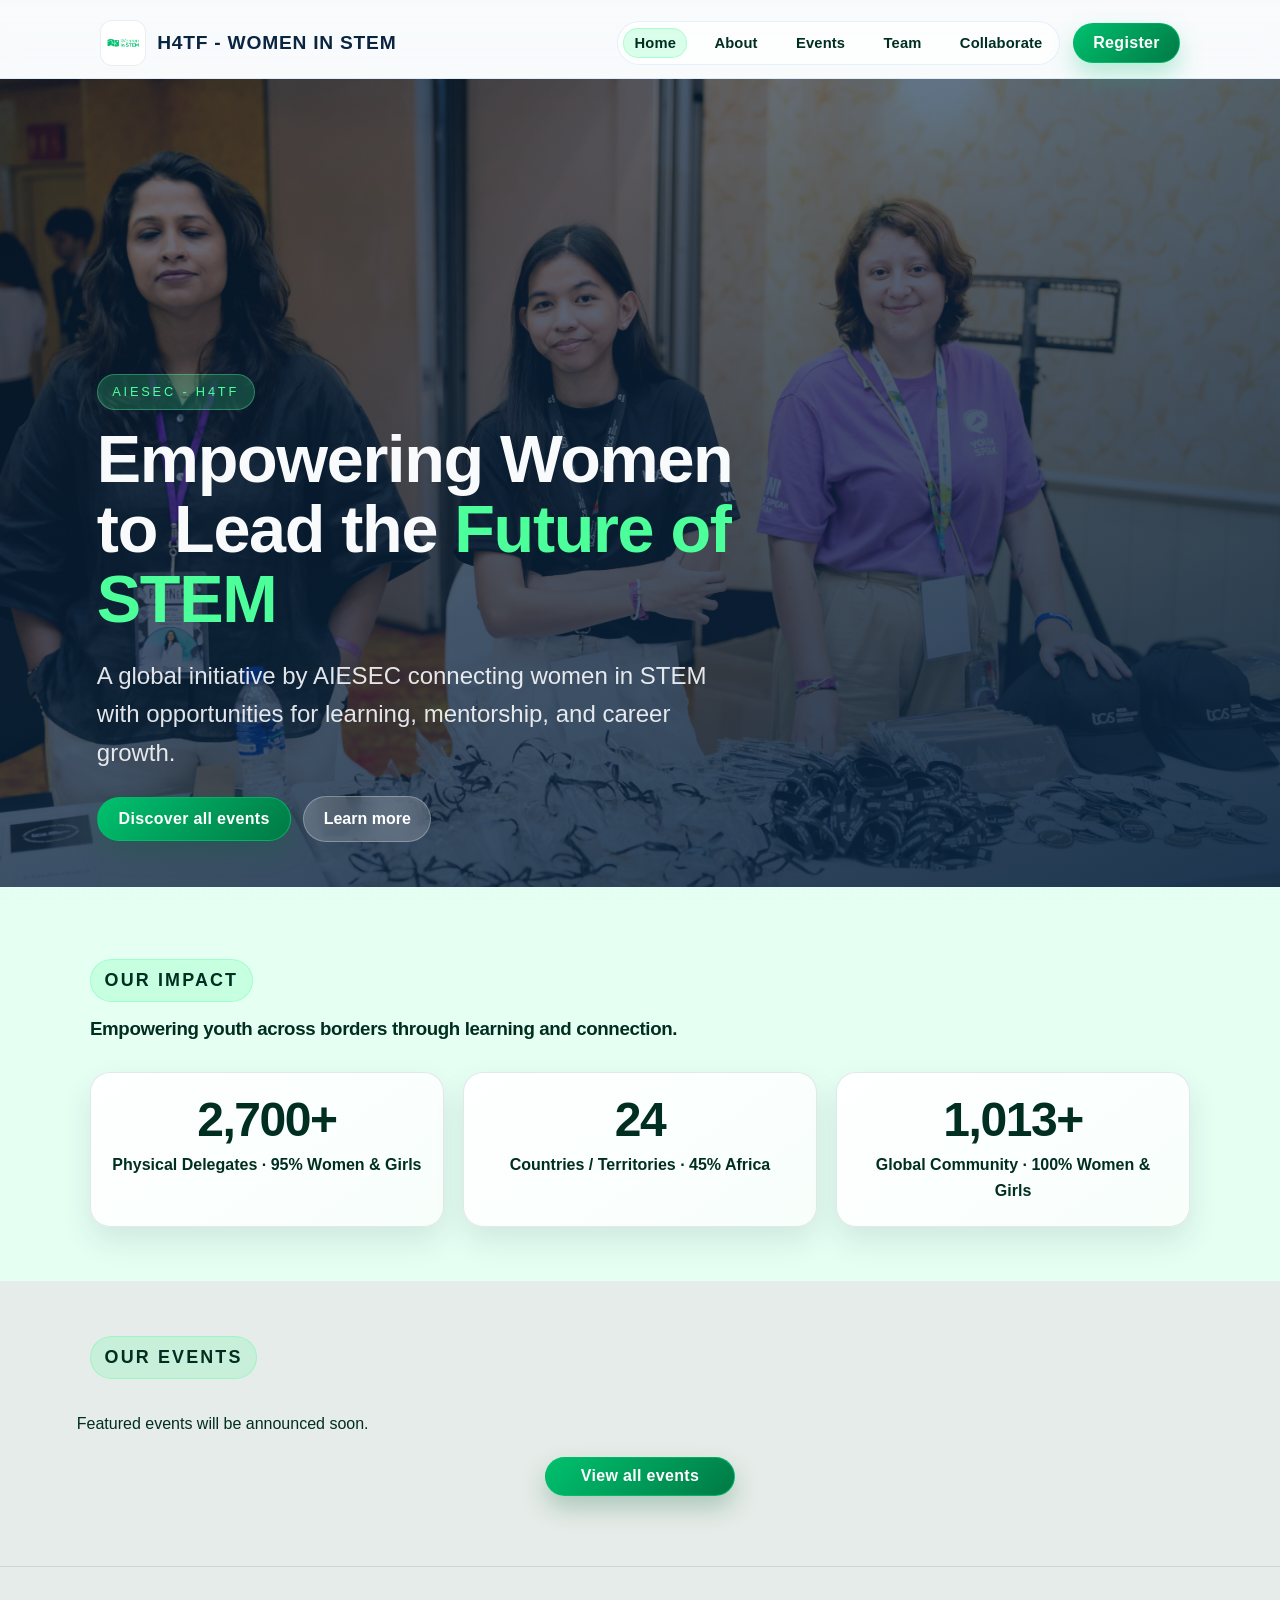
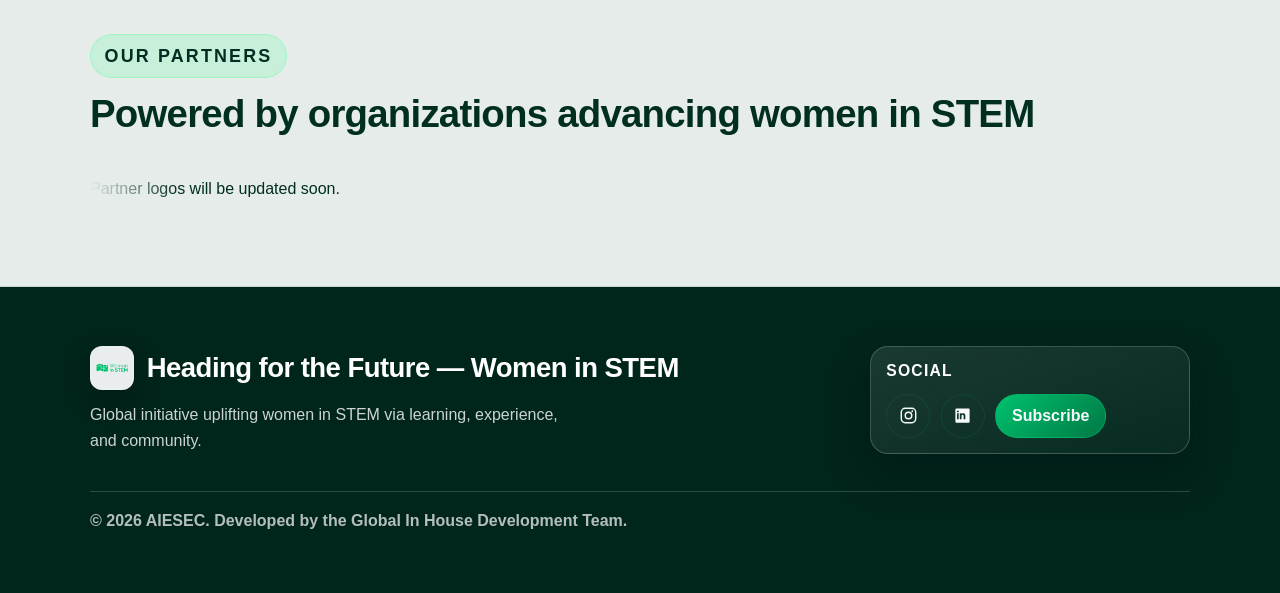
==== commit 4572489f: "Update impact metrics and mobile spacing fix" ====
--- a/index.html
+++ b/index.html
@@ -69,17 +69,21 @@
       </div>
       <div class="impact-grid">
         <article class="impact-card">
-          <p class="impact-value">514+</p>
-          <p class="impact-label">Physical Delegates</p>
+          <p class="impact-value">4,000+</p>
+          <p class="impact-label">Physical Delegates · 95% Women &amp; Girls</p>
         </article>
         <article class="impact-card">
-          <p class="impact-value">6</p>
-          <p class="impact-label">Countries/Territories</p>
+          <p class="impact-value">36</p>
+          <p class="impact-label">Countries / Territories · 45% Africa</p>
         </article>
         <article class="impact-card">
-          <p class="impact-value">130+</p>
-          <p class="impact-label">Global Community</p>
+          <p class="impact-value">1,500+</p>
+          <p class="impact-label">Global Community · 100% Women &amp; Girls</p>
         </article>
+        <!-- <article class="impact-card">
+          <p class="impact-value">3</p>
+          <p class="impact-label">Activation Phases</p>
+        </article> -->
       </div>
     </section>
 
--- a/styles.css
+++ b/styles.css
@@ -16,7 +16,10 @@
   --primary-500: #00C16E;
   --primary-700: #007945;
 
-  --mint-50:  #F7FDFB;
+  /* --wis-300: #5ECD8C; */
+
+  /* --mint-50:  #F7FDFB; */
+  --mint-50: #E6FFF3;
   --mint-100: #E6F9F1;
   --mint-200: #D1F1E3;
   --mint-300: #BDE9D5;
@@ -525,6 +528,8 @@
   border: 1px solid rgba(10, 37, 64, 0.12);
   box-shadow: 0 16px 32px rgba(10, 37, 64, 0.12);
   min-height: 460px;
+  display: flex;
+  flex-direction: column;
   transition: transform var(--transition), box-shadow var(--transition), border-color var(--transition);
 }
 
@@ -546,6 +551,7 @@
   padding: 1.4rem 1.3rem 1.45rem;
   display: grid;
   gap: 0.55rem;
+  flex: 1;
   background: var(--mint-300);
 }
 
@@ -1529,6 +1535,8 @@
   }
 
   .impact-grid {
+    width: 100%;
+    max-width: none;
     grid-template-columns: 1fr;
   }
 
@@ -1905,8 +1913,8 @@
 .about-page .experience-section {
   padding-top: clamp(1.25rem, 2vw, 1.75rem);
   padding-bottom: clamp(1.25rem, 2vw, 1.75rem);
-  margin-top: 1rem;
-  margin-bottom: 1rem;
+  margin-top: 0;
+  margin-bottom: 0;
   padding-left: 0;
   padding-right: 0;
   width: 100%;
@@ -2006,7 +2014,7 @@
 }
 
 .phases-section {
-  margin-top: 2rem;
+  margin-top: 0;
 }
 
 .phases-header {
@@ -2098,7 +2106,7 @@
 }
 
 .experience-section {
-  margin-top: 2rem;
+  margin-top: 0;
 }
 
 .experience-header {
@@ -2165,8 +2173,8 @@
   .about-page .about-hero,
   .about-page .phases-section,
   .about-page .experience-section {
-    margin-top: 0.7rem;
-    margin-bottom: 0.7rem;
+    margin-top: 0;
+    margin-bottom: 0;
     padding-top: 0.7rem;
     padding-bottom: 0.7rem;
     padding-left: 0.7rem;
@@ -2211,7 +2219,7 @@
 
   .phases-section,
   .experience-section {
-    margin-top: 1.25rem;
+    margin-top: 0;
   }
 
   .phases-header h2,
@@ -2325,6 +2333,8 @@
   overflow: hidden;
   background: #ffffff;
   box-shadow: 0 14px 30px rgba(10, 37, 64, 0.1);
+  display: flex;
+  flex-direction: column;
   transition: transform var(--transition), box-shadow var(--transition), border-color var(--transition);
 }
 
@@ -2352,8 +2362,10 @@
 
 .event-card-body {
   padding: 0.95rem;
-  display: grid;
+  display: flex;
+  flex-direction: column;
   gap: 0.45rem;
+  flex: 1;
 }
 
 .event-card-title {
@@ -2371,28 +2383,31 @@
   display: flex;
   flex-wrap: wrap;
   justify-content: flex-end;
-  margin-top: 0.2rem;
+  margin-top: auto;
+  padding-top: 0.4rem;
 }
 
 .event-card-folder-link {
+  min-height: 34px;
   min-width: auto;
-  padding: 0;
-  border-radius: 0;
-  font-size: 0.86rem;
-  font-weight: 600;
-  letter-spacing: 0;
-  color: rgba(10, 37, 64, 0.72);
-  background: transparent;
-  border: 0;
-  box-shadow: none;
+  padding: 0.35rem 0.78rem;
+  border-radius: 999px;
+  font-size: 0.82rem;
+  font-weight: 700;
+  letter-spacing: 0.01em;
+  color: var(--forest-700);
+  background: rgba(77, 255, 155, 0.26);
+  border: 1px solid rgba(77, 255, 155, 0.45);
+  box-shadow: inset 0 0 0 1px rgba(255, 255, 255, 0.35);
 }
 
 .event-card-folder-link:hover {
-  background: transparent;
+  background: rgba(77, 255, 155, 0.34);
   color: #0A2540;
-  box-shadow: none;
-  transform: none;
-  text-decoration: underline;
+  border-color: rgba(77, 255, 155, 0.62);
+  box-shadow: 0 6px 14px rgba(10, 37, 64, 0.12);
+  transform: translateY(-1px);
+  text-decoration: none;
 }
 
 .event-card-meta-row {
@@ -2490,7 +2505,7 @@
 }
 
 .team-page .team-main {
-  background-color: var(--mint-50);
+  background-color: transparent;
 }
 
 .team-main,
@@ -2636,7 +2651,7 @@
   width: 100%;
   max-width: none;
   margin: 0;
-  padding: clamp(2rem, 5vw, 3.2rem) 0 clamp(3rem, 7vw, 4.5rem);
+  padding: 0;
 }
 
 .collaborate-main .partners-eyebrow {
@@ -2757,6 +2772,10 @@
   margin-top: 0;
 }
 
+.collaborate-form-section[aria-labelledby="contact-form-title"] {
+  margin-bottom: 0;
+}
+
 .collaborate-page .collaborate-section:nth-of-type(2),
 .collaborate-page .collaborate-form-section {
   color: var(--forest-700);
@@ -2924,7 +2943,7 @@
   .collaborate-main {
     width: 100%;
     max-width: none;
-    padding: 1.35rem 1rem 1.5rem;
+    padding: 0;
   }
 
   .collaborate-hero {
